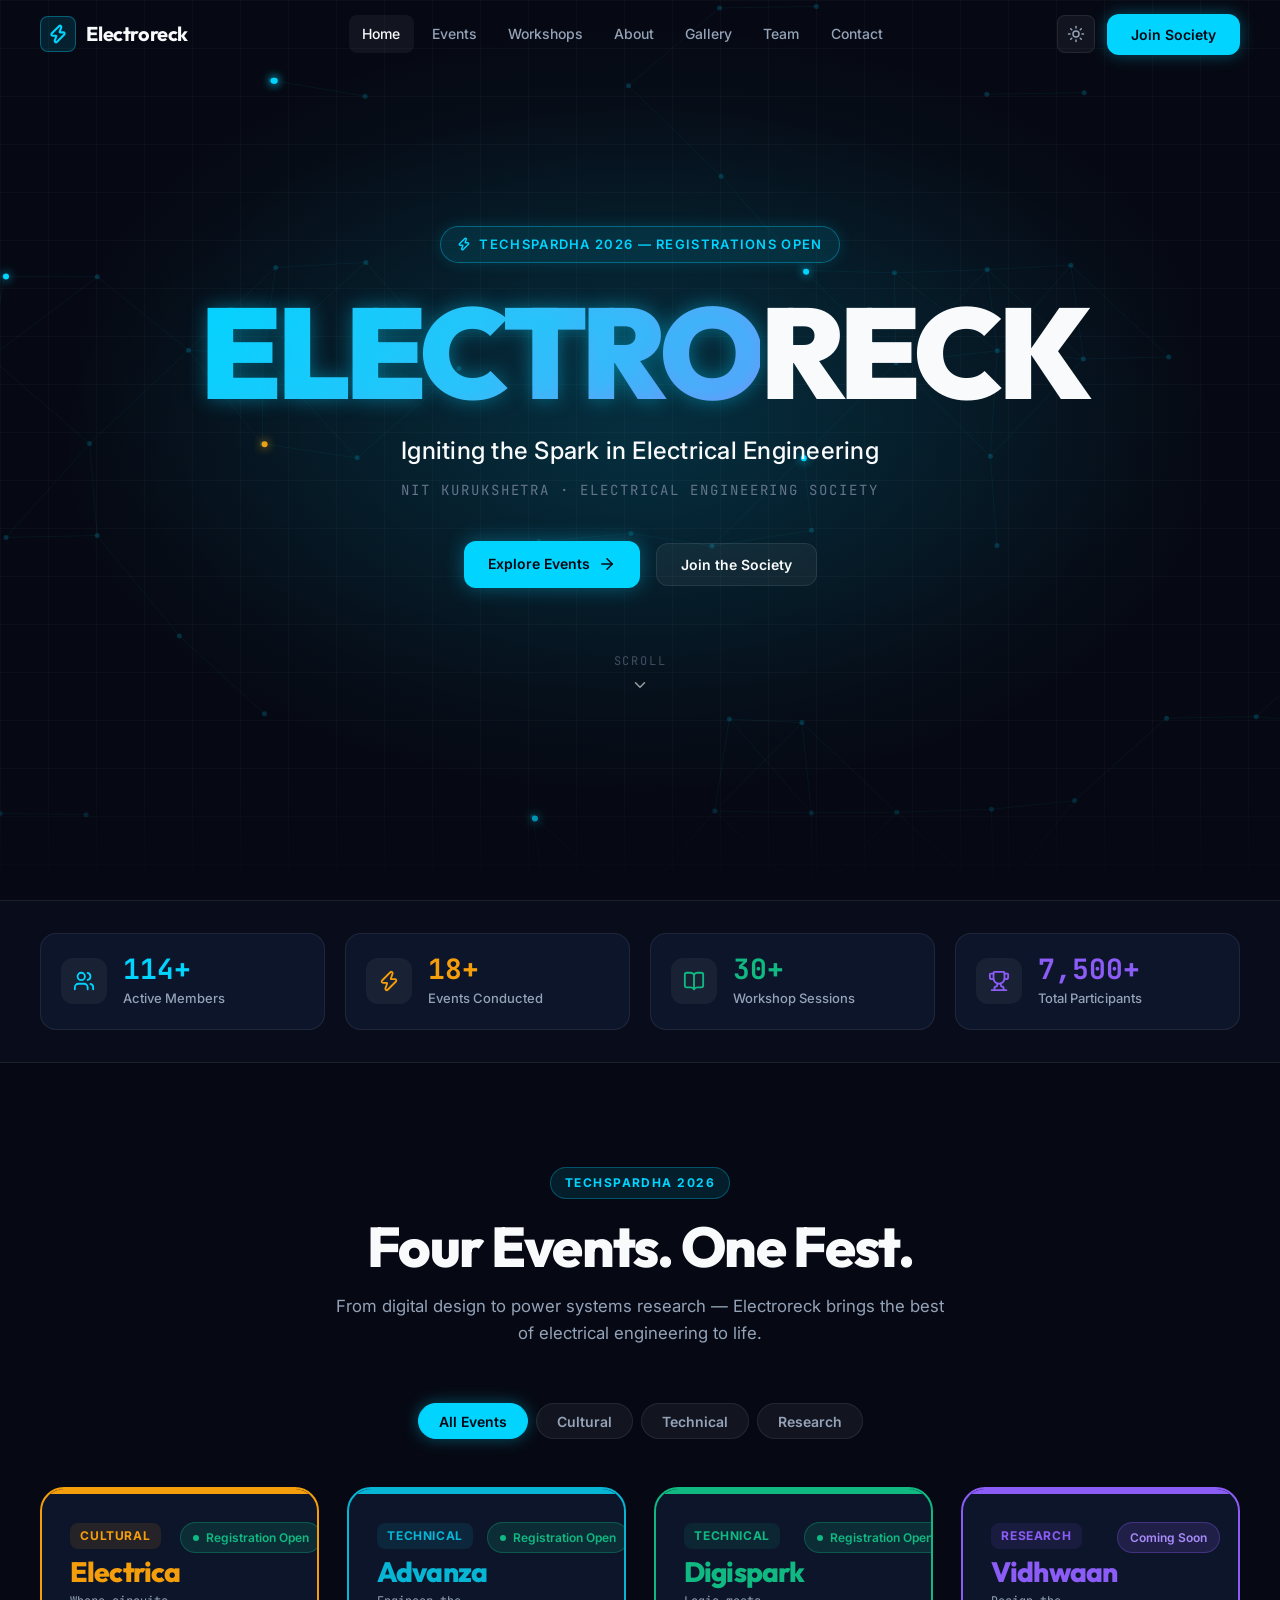
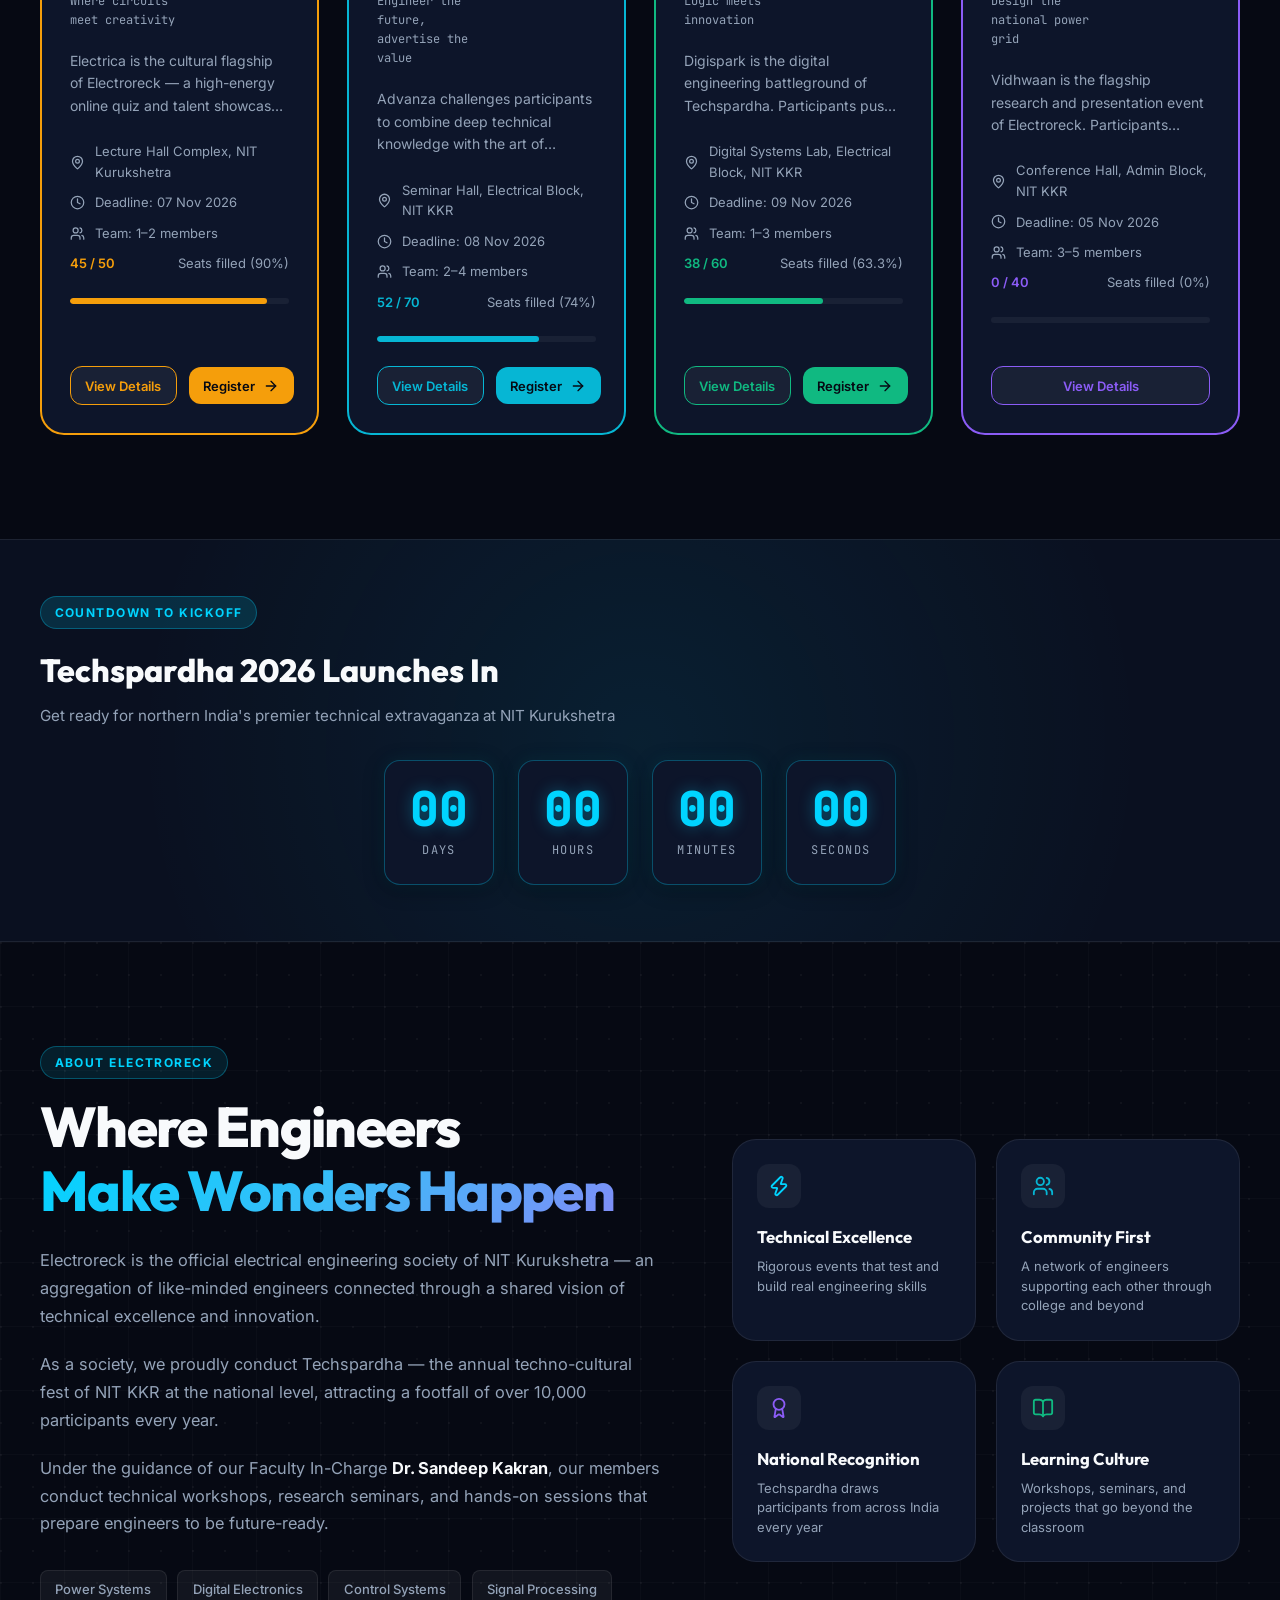
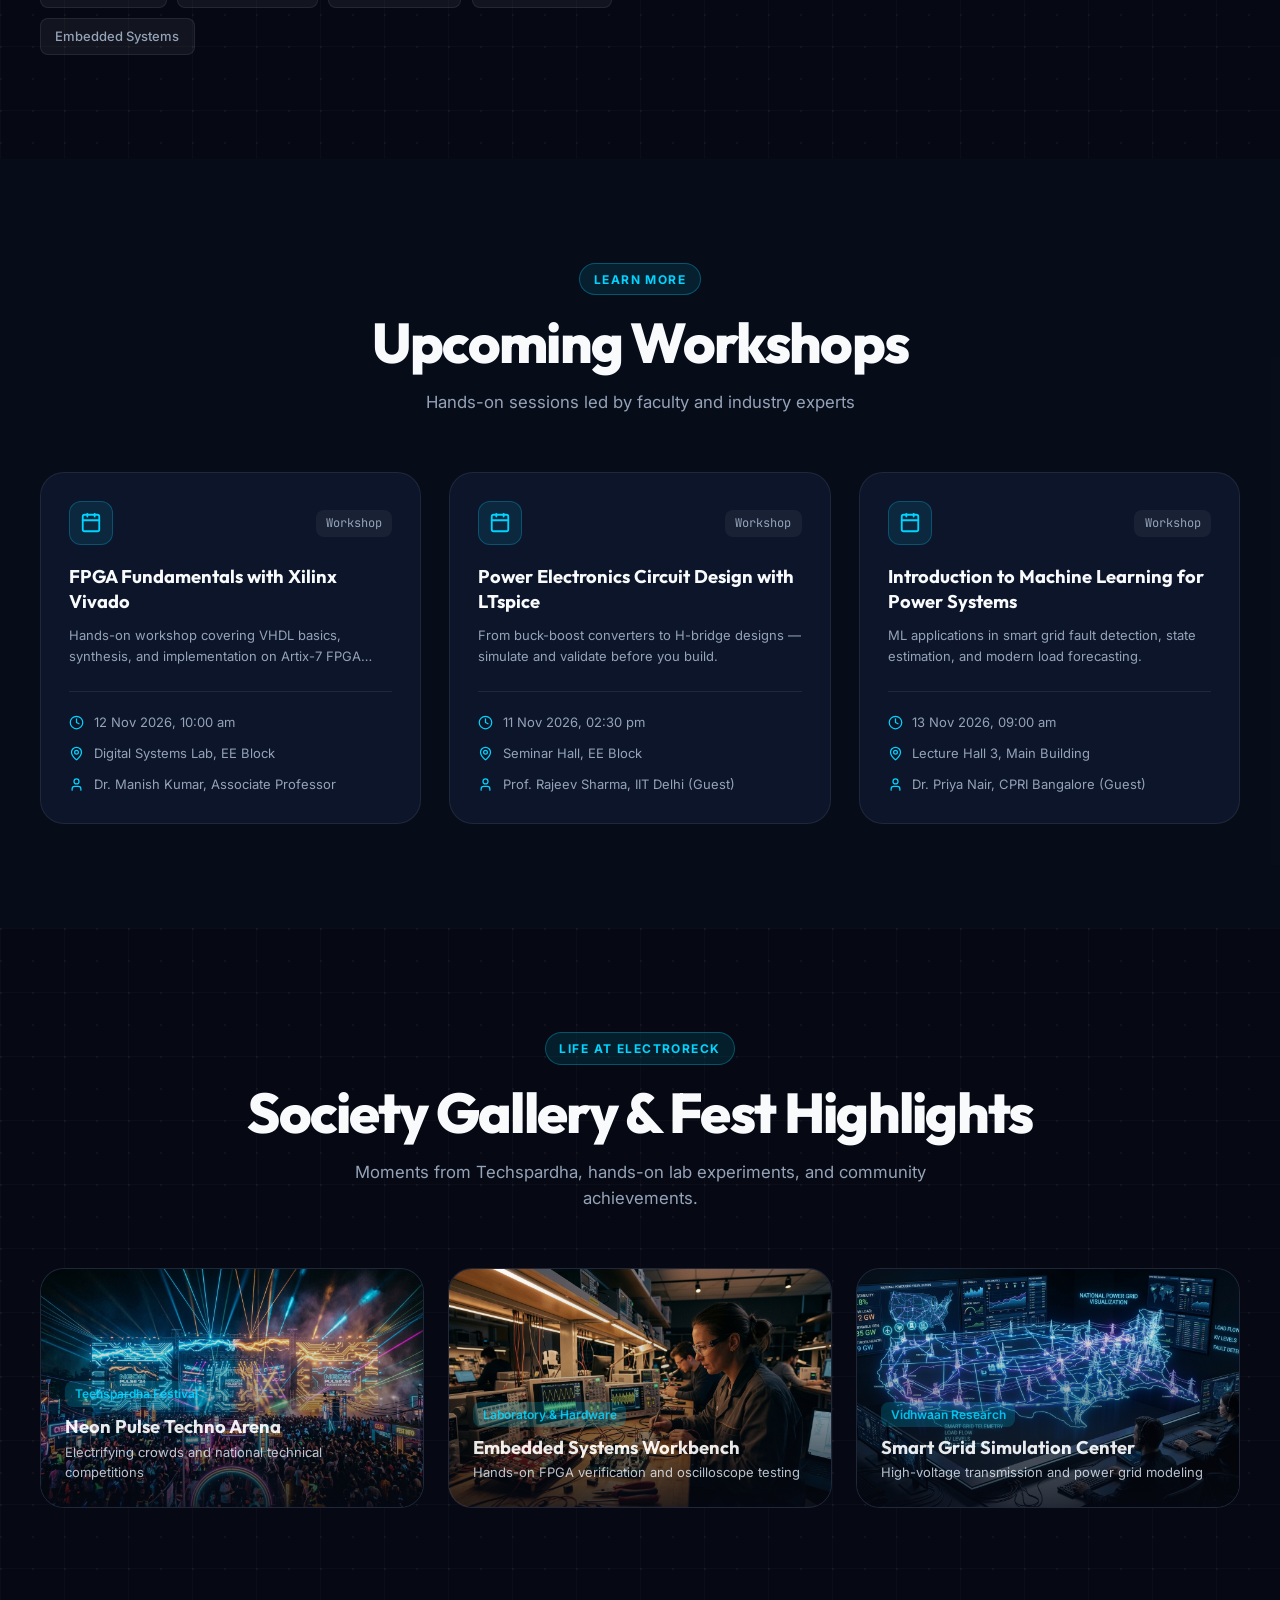
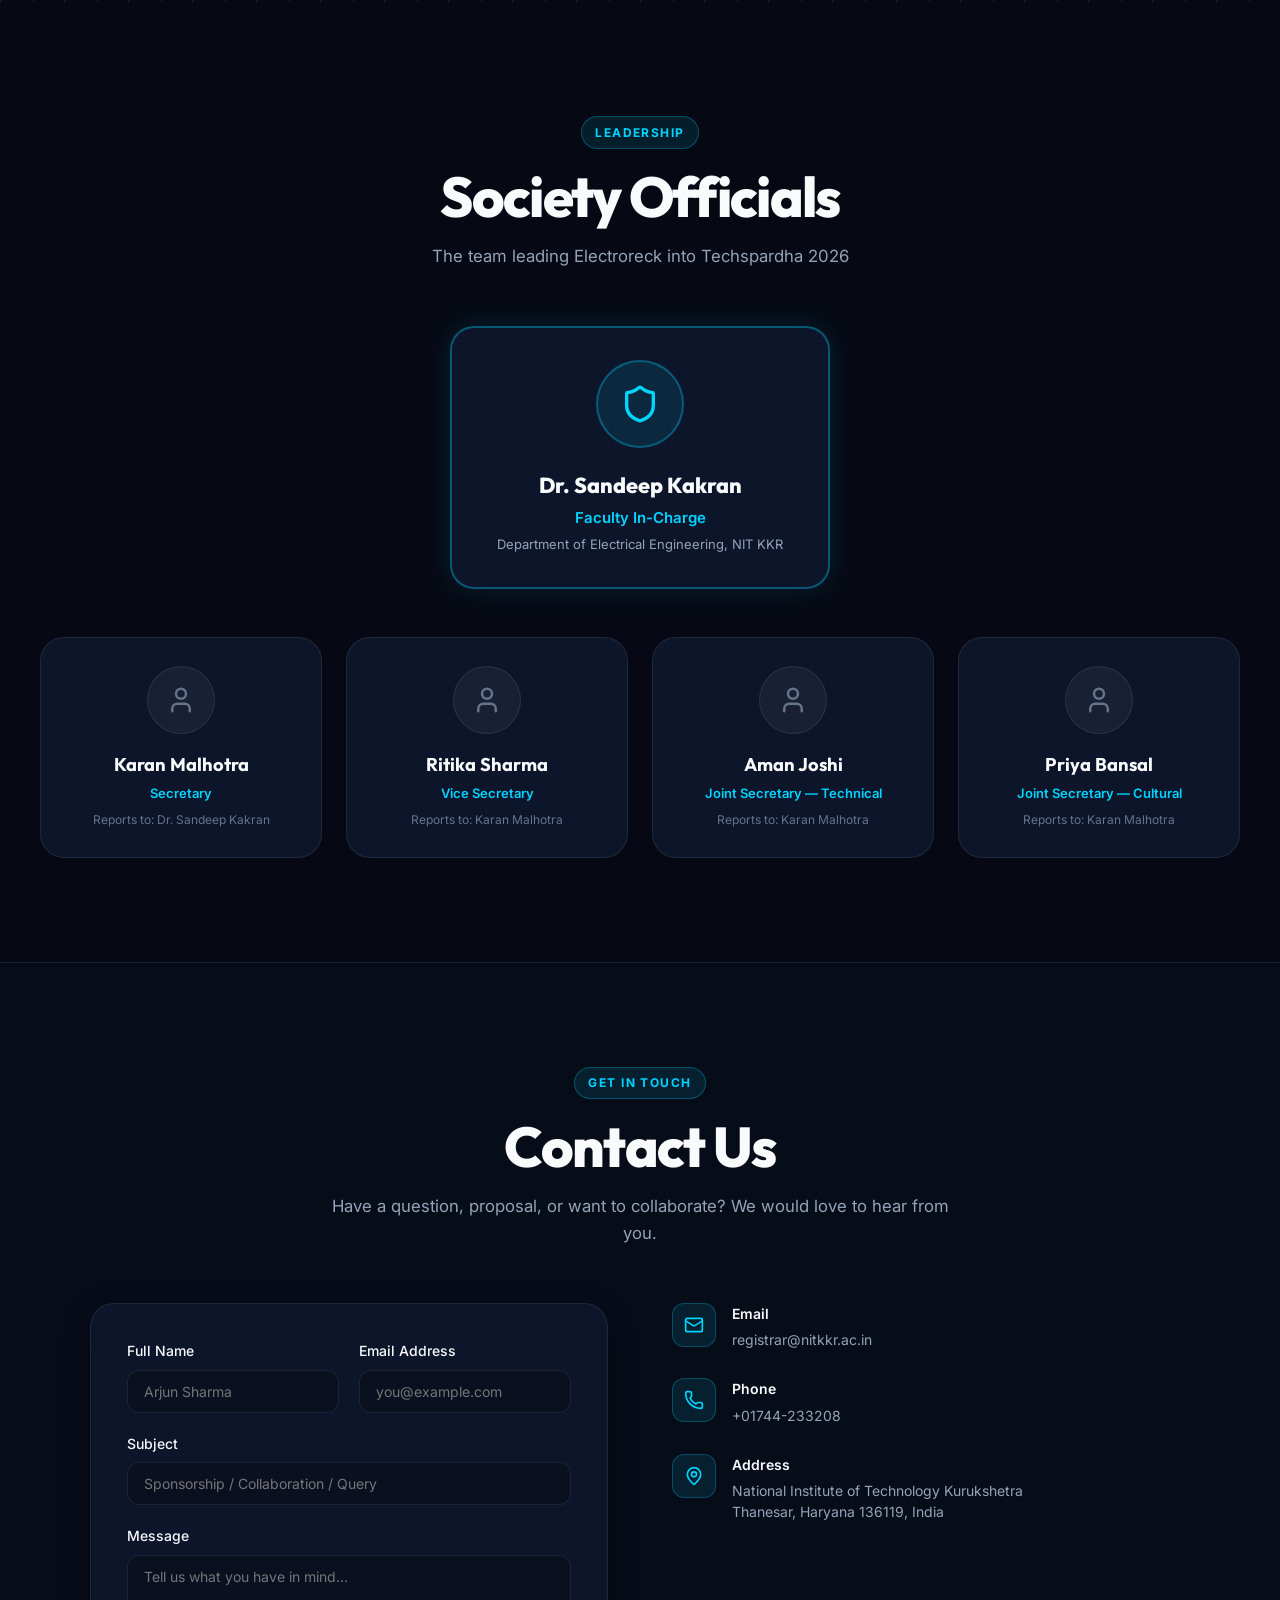
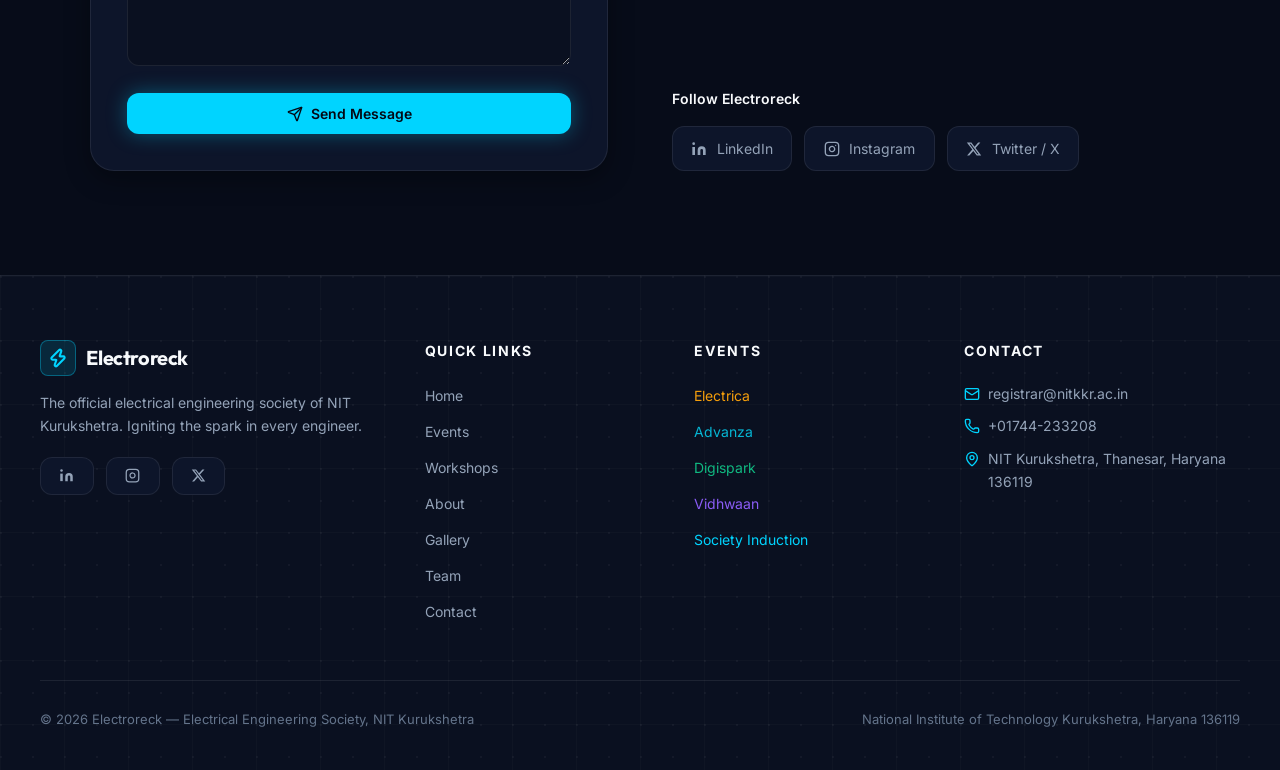
==== index.html @ 77a71278 "feat: complete responsive frontend for Electroreck website matching original design" ====
<!DOCTYPE html>
<html lang="en" data-theme="dark">
<head>
  <meta charset="UTF-8">
  <meta name="viewport" content="width=device-width, initial-scale=1.0">
  <title>Electroreck — Electrical Engineering Society, NIT KKR</title>
  <meta name="description" content="Electroreck is the official electrical engineering society of NIT Kurukshetra. Register for Techspardha events, workshops, and society induction.">
  <meta name="keywords" content="Electroreck, NIT Kurukshetra, Techspardha 2026, Electrical Engineering Society, Electrica, Advanza, Digispark, Vidhwaan">
  <meta property="og:title" content="Electroreck — Electrical Engineering Society, NIT KKR">
  <meta property="og:description" content="Official electrical engineering society of NIT Kurukshetra. Innovating, designing, and igniting the spark.">
  <meta property="og:type" content="website">
  <link rel="icon" href="data:image/svg+xml,<svg xmlns='http://www.w3.org/2000/svg' viewBox='0 0 24 24' fill='%2300d4ff'><path d='M15.914 4a1.5 1.5 0 00-2.474-1.561l-9 9A1.5 1.5 0 005.5 14h4.002a.5.5 0 01.471.666L8.086 20a1.5 1.5 0 002.475 1.56l9-9A1.5 1.5 0 0018.5 10h-3.997a.5.5 0 01-.472-.667z'/></svg>">
  <link rel="stylesheet" href="styles.css">
</head>
<body>

  <!-- ==================== NAVIGATION BAR ==================== -->
  <nav class="navbar" id="navbar">
    <div class="container nav-container">
      <a href="#" class="brand-link">
        <div class="brand-icon">
          <svg xmlns="http://www.w3.org/2000/svg" width="20" height="20" viewBox="0 0 24 24" fill="none" stroke="currentColor" stroke-width="2.5" stroke-linecap="round" stroke-linejoin="round">
            <path d="M15.914 4a1.5 1.5 0 00-2.474-1.561l-9 9A1.5 1.5 0 005.5 14h4.002a.5.5 0 01.471.666L8.086 20a1.5 1.5 0 002.475 1.56l9-9A1.5 1.5 0 0018.5 10h-3.997a.5.5 0 01-.472-.667z"></path>
          </svg>
        </div>
        <span class="text-foreground">Electroreck</span>
      </a>

      <!-- Desktop Links -->
      <div class="nav-links">
        <a href="#hero" class="nav-link active">Home</a>
        <a href="#events" class="nav-link">Events</a>
        <a href="#workshops" class="nav-link">Workshops</a>
        <a href="#about" class="nav-link">About</a>
        <a href="#gallery" class="nav-link">Gallery</a>
        <a href="#team" class="nav-link">Team</a>
        <a href="#contact" class="nav-link">Contact</a>
      </div>

      <!-- Actions: Theme Toggle & Join Society -->
      <div class="nav-actions">
        <button class="theme-toggle-btn" id="themeToggleBtn" aria-label="Toggle dark/light theme" title="Toggle Theme">
          <svg id="themeIconSun" xmlns="http://www.w3.org/2000/svg" width="18" height="18" viewBox="0 0 24 24" fill="none" stroke="currentColor" stroke-width="2" stroke-linecap="round" stroke-linejoin="round">
            <circle cx="12" cy="12" r="4"></circle>
            <path d="M12 2v2"></path>
            <path d="M12 20v2"></path>
            <path d="m4.93 4.93 1.41 1.41"></path>
            <path d="m17.66 17.66 1.41 1.41"></path>
            <path d="M2 12h2"></path>
            <path d="M20 12h2"></path>
            <path d="m6.34 17.66-1.41 1.41"></path>
            <path d="m19.07 4.93-1.41 1.41"></path>
          </svg>
          <svg id="themeIconMoon" style="display:none;" xmlns="http://www.w3.org/2000/svg" width="18" height="18" viewBox="0 0 24 24" fill="none" stroke="currentColor" stroke-width="2" stroke-linecap="round" stroke-linejoin="round">
            <path d="M12 3a6 6 0 0 0 9 9 9 9 0 1 1-9-9Z"></path>
          </svg>
        </button>

        <button class="btn btn-primary glow-primary-sm" id="navJoinBtn" onclick="openInductionModal()">
          Join Society
        </button>

        <!-- Mobile Menu Hamburger Button -->
        <button class="mobile-menu-btn" id="mobileMenuBtn" aria-label="Open mobile navigation">
          <svg xmlns="http://www.w3.org/2000/svg" width="20" height="20" viewBox="0 0 24 24" fill="none" stroke="currentColor" stroke-width="2" stroke-linecap="round" stroke-linejoin="round">
            <line x1="4" x2="20" y1="6" y2="6"></line>
            <line x1="4" x2="20" y1="12" y2="12"></line>
            <line x1="4" x2="20" y1="18" y2="18"></line>
          </svg>
        </button>
      </div>
    </div>
  </nav>

  <!-- Mobile Navigation Drawer -->
  <div class="mobile-nav-drawer" id="mobileNavDrawer">
    <a href="#hero" class="nav-link" onclick="closeMobileMenu()">Home</a>
    <a href="#events" class="nav-link" onclick="closeMobileMenu()">Events</a>
    <a href="#workshops" class="nav-link" onclick="closeMobileMenu()">Workshops</a>
    <a href="#about" class="nav-link" onclick="closeMobileMenu()">About</a>
    <a href="#gallery" class="nav-link" onclick="closeMobileMenu()">Gallery</a>
    <a href="#team" class="nav-link" onclick="closeMobileMenu()">Team</a>
    <a href="#contact" class="nav-link" onclick="closeMobileMenu()">Contact</a>
    <div style="padding-top: 0.75rem; border-top: 1px solid var(--border-color); margin-top: 0.5rem;">
      <button class="btn btn-primary" style="width: 100%;" onclick="openInductionModal(); closeMobileMenu();">
        Join Society
      </button>
    </div>
  </div>

  <!-- ==================== HERO SECTION ==================== -->
  <header class="hero-section circuit-bg-dense" id="hero">
    <canvas id="circuit-canvas"></canvas>
    <div class="hero-glow-aura"></div>

    <div class="container hero-content">
      <div class="hero-badge">
        <svg xmlns="http://www.w3.org/2000/svg" width="14" height="14" viewBox="0 0 24 24" fill="none" stroke="currentColor" stroke-width="2.5" stroke-linecap="round" stroke-linejoin="round">
          <path d="M15.914 4a1.5 1.5 0 00-2.474-1.561l-9 9A1.5 1.5 0 005.5 14h4.002a.5.5 0 01.471.666L8.086 20a1.5 1.5 0 002.475 1.56l9-9A1.5 1.5 0 0018.5 10h-3.997a.5.5 0 01-.472-.667z"></path>
        </svg>
        Techspardha 2026 — Registrations Open
      </div>

      <h1 class="hero-title">
        <span class="gradient-text text-glow">ELECTRO</span><span>RECK</span>
      </h1>

      <p class="hero-tagline">Igniting the Spark in Electrical Engineering</p>
      <p class="hero-subtag">NIT Kurukshetra · Electrical Engineering Society</p>

      <div class="hero-cta-group">
        <a href="#events" class="btn btn-primary">
          Explore Events
          <svg xmlns="http://www.w3.org/2000/svg" width="18" height="18" viewBox="0 0 24 24" fill="none" stroke="currentColor" stroke-width="2" stroke-linecap="round" stroke-linejoin="round">
            <path d="M5 12h14"></path>
            <path d="m12 5 7 7-7 7"></path>
          </svg>
        </a>
        <button class="btn btn-outline" onclick="openInductionModal()">
          Join the Society
        </button>
      </div>

      <a href="#events" class="hero-scroll-indicator" aria-label="Scroll down">
        <span>Scroll</span>
        <svg class="animate-bounce" xmlns="http://www.w3.org/2000/svg" width="18" height="18" viewBox="0 0 24 24" fill="none" stroke="currentColor" stroke-width="2" stroke-linecap="round" stroke-linejoin="round">
          <path d="m6 9 6 6 6-6"></path>
        </svg>
      </a>
    </div>

    <div class="hero-bottom-fade"></div>
  </header>

  <!-- ==================== STATS BAR ==================== -->
  <section class="stats-section" id="stats">
    <div class="container">
      <div class="stats-grid">
        <!-- Stat 1: Active Members -->
        <div class="stat-card">
          <div class="stat-icon-wrap" style="color: var(--primary);">
            <svg xmlns="http://www.w3.org/2000/svg" width="22" height="22" viewBox="0 0 24 24" fill="none" stroke="currentColor" stroke-width="2" stroke-linecap="round" stroke-linejoin="round">
              <path d="M16 21v-2a4 4 0 0 0-4-4H6a4 4 0 0 0-4 4v2"></path>
              <circle cx="9" cy="7" r="4"></circle>
              <path d="M22 21v-2a4 4 0 0 0-3-3.87"></path>
              <path d="M16 3.13a4 4 0 0 1 0 7.75"></path>
            </svg>
          </div>
          <div>
            <p class="stat-number tabular-nums" style="color: var(--primary);">
              <span class="counter-num" data-target="150">0</span>+
            </p>
            <p class="stat-label">Active Members</p>
          </div>
        </div>

        <!-- Stat 2: Events Conducted -->
        <div class="stat-card">
          <div class="stat-icon-wrap" style="color: var(--electrica);">
            <svg xmlns="http://www.w3.org/2000/svg" width="22" height="22" viewBox="0 0 24 24" fill="none" stroke="currentColor" stroke-width="2" stroke-linecap="round" stroke-linejoin="round">
              <path d="M15.914 4a1.5 1.5 0 00-2.474-1.561l-9 9A1.5 1.5 0 005.5 14h4.002a.5.5 0 01.471.666L8.086 20a1.5 1.5 0 002.475 1.56l9-9A1.5 1.5 0 0018.5 10h-3.997a.5.5 0 01-.472-.667z"></path>
            </svg>
          </div>
          <div>
            <p class="stat-number tabular-nums" style="color: var(--electrica);">
              <span class="counter-num" data-target="25">0</span>+
            </p>
            <p class="stat-label">Events Conducted</p>
          </div>
        </div>

        <!-- Stat 3: Workshop Sessions -->
        <div class="stat-card">
          <div class="stat-icon-wrap" style="color: var(--digispark);">
            <svg xmlns="http://www.w3.org/2000/svg" width="22" height="22" viewBox="0 0 24 24" fill="none" stroke="currentColor" stroke-width="2" stroke-linecap="round" stroke-linejoin="round">
              <path d="M12 5v16"></path>
              <path d="M20.001 19A2 2 0 0022 17V5a2 2 0 00-1.999-2L16 3.002A5 5 0 0012 5a5 5 0 00-4-2H4a2 2 0 00-2 2v12a2 2 0 001.999 2H8a5 5 0 014 2 5 5 0 014-2z"></path>
            </svg>
          </div>
          <div>
            <p class="stat-number tabular-nums" style="color: var(--digispark);">
              <span class="counter-num" data-target="40">0</span>+
            </p>
            <p class="stat-label">Workshop Sessions</p>
          </div>
        </div>

        <!-- Stat 4: Total Participants -->
        <div class="stat-card">
          <div class="stat-icon-wrap" style="color: var(--vidhwaan);">
            <svg xmlns="http://www.w3.org/2000/svg" width="22" height="22" viewBox="0 0 24 24" fill="none" stroke="currentColor" stroke-width="2" stroke-linecap="round" stroke-linejoin="round">
              <path d="M10 14.66V17a1 1 0 0 1-1 1 2 2 0 0 0-2 2v2"></path>
              <path d="M14 14.66V17a1 1 0 0 0 1 1 2 2 0 0 1 2 2v2"></path>
              <path d="M17.916 10H19.5A2.5 2.5 0 0 0 22 7.5V5a1 1 0 0 0-1-1h-3"></path>
              <path d="M4 22h16"></path>
              <path d="M6 9a6 6 0 0 0 12 0V3a1 1 0 0 0-1-1H7a1 1 0 0 0-1 1z"></path>
              <path d="M6.084 10H4.5A2.5 2.5 0 0 1 2 7.5V5a1 1 0 0 1 1-1h3"></path>
            </svg>
          </div>
          <div>
            <p class="stat-number tabular-nums" style="color: var(--vidhwaan);">
              <span class="counter-num" data-target="10000">0</span>+
            </p>
            <p class="stat-label">Total Participants</p>
          </div>
        </div>
      </div>
    </div>
  </section>

  <!-- ==================== EVENTS SECTION (#events) ==================== -->
  <section class="events-section" id="events">
    <div class="container">
      <div class="section-header">
        <span class="section-badge">Techspardha 2026</span>
        <h2 class="section-title">Four Events. One Fest.</h2>
        <p class="section-subtitle">
          From digital design to power systems research — Electroreck brings the best of electrical engineering to life.
        </p>
      </div>

      <!-- Category Filter Tabs -->
      <div class="events-filter-bar">
        <button class="filter-btn active" data-category="all" onclick="filterEvents('all')">All Events</button>
        <button class="filter-btn" data-category="cultural" onclick="filterEvents('cultural')">Cultural</button>
        <button class="filter-btn" data-category="technical" onclick="filterEvents('technical')">Technical</button>
        <button class="filter-btn" data-category="research" onclick="filterEvents('research')">Research</button>
      </div>

      <!-- Events Grid -->
      <div class="events-grid">

        <!-- EVENT 1: ELECTRICA -->
        <article class="event-card event-electrica" data-category="cultural" id="card-electrica">
          <div class="event-card-stripe bg-electrica"></div>
          <div class="event-card-body">
            <div class="event-header">
              <div>
                <span class="event-cat-badge bg-electrica-10">Cultural</span>
                <h3 class="event-title text-electrica">Electrica</h3>
                <p class="event-tagline">Where circuits meet creativity</p>
              </div>
              <span class="badge-status badge-open">
                <span class="pulse-dot" style="background-color: var(--digispark);"></span>
                Registration Open
              </span>
            </div>

            <p class="event-desc">
              Electrica is the cultural flagship of Electroreck — a high-energy online quiz and talent showcase that tests your electrical engineering knowledge while celebrating creativity. From rapid-fire circuit theory rounds to technical art challenges, Electrica is where left-brain precision meets right-brain expression.
            </p>

            <div class="event-meta-list">
              <div class="event-meta-item">
                <svg xmlns="http://www.w3.org/2000/svg" viewBox="0 0 24 24" fill="none" stroke="currentColor" stroke-width="2" stroke-linecap="round" stroke-linejoin="round"><path d="M20 10c0 4.993-5.539 10.193-7.399 11.799a1 1 0 0 1-1.202 0C9.539 20.193 4 14.993 4 10a8 8 0 0 1 16 0"></path><circle cx="12" cy="10" r="3"></circle></svg>
                <span>Lecture Hall Complex, NIT Kurukshetra</span>
              </div>
              <div class="event-meta-item">
                <svg xmlns="http://www.w3.org/2000/svg" viewBox="0 0 24 24" fill="none" stroke="currentColor" stroke-width="2" stroke-linecap="round" stroke-linejoin="round"><circle cx="12" cy="12" r="10"></circle><path d="M12 6v6l4 2"></path></svg>
                <span>Deadline: 07 Nov 2026</span>
              </div>
              <div class="event-meta-item">
                <svg xmlns="http://www.w3.org/2000/svg" viewBox="0 0 24 24" fill="none" stroke="currentColor" stroke-width="2" stroke-linecap="round" stroke-linejoin="round"><path d="M16 21v-2a4 4 0 0 0-4-4H6a4 4 0 0 0-4 4v2"></path><circle cx="9" cy="7" r="4"></circle><path d="M22 21v-2a4 4 0 0 0-3-3.87"></path><path d="M16 3.13a4 4 0 0 1 0 7.75"></path></svg>
                <span>Team: 1–2 members</span>
              </div>
              <div class="event-meta-item" style="justify-content: space-between;">
                <span style="color: var(--electrica); font-weight: 600;">45 / 50</span>
                <span>Seats filled (90%)</span>
              </div>
            </div>

            <div class="event-progress-wrap">
              <div class="event-progress-bar">
                <div class="event-progress-fill" style="width: 90%; background-color: var(--electrica);"></div>
              </div>
            </div>

            <div class="event-actions">
              <button class="btn btn-outline" style="border-color: var(--electrica); color: var(--electrica);" onclick="openEventDetails('electrica')">
                View Details
              </button>
              <button class="btn" style="background-color: var(--electrica); color: #060913;" onclick="openEventRegister('electrica')">
                Register
                <svg xmlns="http://www.w3.org/2000/svg" width="16" height="16" viewBox="0 0 24 24" fill="none" stroke="currentColor" stroke-width="2" stroke-linecap="round" stroke-linejoin="round"><path d="M5 12h14"></path><path d="m12 5 7 7-7 7"></path></svg>
              </button>
            </div>
          </div>
        </article>

        <!-- EVENT 2: ADVANZA -->
        <article class="event-card event-advanza" data-category="technical" id="card-advanza">
          <div class="event-card-stripe bg-advanza"></div>
          <div class="event-card-body">
            <div class="event-header">
              <div>
                <span class="event-cat-badge bg-advanza-10">Technical</span>
                <h3 class="event-title text-advanza">Advanza</h3>
                <p class="event-tagline">Engineer the future, advertise the value</p>
              </div>
              <span class="badge-status badge-open">
                <span class="pulse-dot" style="background-color: var(--digispark);"></span>
                Registration Open
              </span>
            </div>

            <p class="event-desc">
              Advanza challenges participants to combine deep technical knowledge with the art of communication. Teams tackle real-world circuit design and power systems problems, then present their solutions with clarity and impact. It's the intersection of engineering excellence and professional persuasion.
            </p>

            <div class="event-meta-list">
              <div class="event-meta-item">
                <svg xmlns="http://www.w3.org/2000/svg" viewBox="0 0 24 24" fill="none" stroke="currentColor" stroke-width="2" stroke-linecap="round" stroke-linejoin="round"><path d="M20 10c0 4.993-5.539 10.193-7.399 11.799a1 1 0 0 1-1.202 0C9.539 20.193 4 14.993 4 10a8 8 0 0 1 16 0"></path><circle cx="12" cy="10" r="3"></circle></svg>
                <span>Seminar Hall, Electrical Block, NIT KKR</span>
              </div>
              <div class="event-meta-item">
                <svg xmlns="http://www.w3.org/2000/svg" viewBox="0 0 24 24" fill="none" stroke="currentColor" stroke-width="2" stroke-linecap="round" stroke-linejoin="round"><circle cx="12" cy="12" r="10"></circle><path d="M12 6v6l4 2"></path></svg>
                <span>Deadline: 08 Nov 2026</span>
              </div>
              <div class="event-meta-item">
                <svg xmlns="http://www.w3.org/2000/svg" viewBox="0 0 24 24" fill="none" stroke="currentColor" stroke-width="2" stroke-linecap="round" stroke-linejoin="round"><path d="M16 21v-2a4 4 0 0 0-4-4H6a4 4 0 0 0-4 4v2"></path><circle cx="9" cy="7" r="4"></circle><path d="M22 21v-2a4 4 0 0 0-3-3.87"></path><path d="M16 3.13a4 4 0 0 1 0 7.75"></path></svg>
                <span>Team: 2–4 members</span>
              </div>
              <div class="event-meta-item" style="justify-content: space-between;">
                <span style="color: var(--advanza); font-weight: 600;">52 / 70</span>
                <span>Seats filled (74%)</span>
              </div>
            </div>

            <div class="event-progress-wrap">
              <div class="event-progress-bar">
                <div class="event-progress-fill" style="width: 74%; background-color: var(--advanza);"></div>
              </div>
            </div>

            <div class="event-actions">
              <button class="btn btn-outline" style="border-color: var(--advanza); color: var(--advanza);" onclick="openEventDetails('advanza')">
                View Details
              </button>
              <button class="btn" style="background-color: var(--advanza); color: #060913;" onclick="openEventRegister('advanza')">
                Register
                <svg xmlns="http://www.w3.org/2000/svg" width="16" height="16" viewBox="0 0 24 24" fill="none" stroke="currentColor" stroke-width="2" stroke-linecap="round" stroke-linejoin="round"><path d="M5 12h14"></path><path d="m12 5 7 7-7 7"></path></svg>
              </button>
            </div>
          </div>
        </article>

        <!-- EVENT 3: DIGISPARK -->
        <article class="event-card event-digispark" data-category="technical" id="card-digispark">
          <div class="event-card-stripe bg-digispark"></div>
          <div class="event-card-body">
            <div class="event-header">
              <div>
                <span class="event-cat-badge bg-digispark-10">Technical</span>
                <h3 class="event-title text-digispark">Digispark</h3>
                <p class="event-tagline">Logic meets innovation</p>
              </div>
              <span class="badge-status badge-open">
                <span class="pulse-dot" style="background-color: var(--digispark);"></span>
                Registration Open
              </span>
            </div>

            <p class="event-desc">
              Digispark is the digital engineering battleground of Techspardha. Participants push the boundaries of logic design, FPGA programming, microcontroller interfacing, and digital signal processing. From designing combinational circuits to implementing real-time DSP algorithms, Digispark is where digital innovation ignites.
            </p>

            <div class="event-meta-list">
              <div class="event-meta-item">
                <svg xmlns="http://www.w3.org/2000/svg" viewBox="0 0 24 24" fill="none" stroke="currentColor" stroke-width="2" stroke-linecap="round" stroke-linejoin="round"><path d="M20 10c0 4.993-5.539 10.193-7.399 11.799a1 1 0 0 1-1.202 0C9.539 20.193 4 14.993 4 10a8 8 0 0 1 16 0"></path><circle cx="12" cy="10" r="3"></circle></svg>
                <span>Digital Systems Lab, Electrical Block, NIT KKR</span>
              </div>
              <div class="event-meta-item">
                <svg xmlns="http://www.w3.org/2000/svg" viewBox="0 0 24 24" fill="none" stroke="currentColor" stroke-width="2" stroke-linecap="round" stroke-linejoin="round"><circle cx="12" cy="12" r="10"></circle><path d="M12 6v6l4 2"></path></svg>
                <span>Deadline: 09 Nov 2026</span>
              </div>
              <div class="event-meta-item">
                <svg xmlns="http://www.w3.org/2000/svg" viewBox="0 0 24 24" fill="none" stroke="currentColor" stroke-width="2" stroke-linecap="round" stroke-linejoin="round"><path d="M16 21v-2a4 4 0 0 0-4-4H6a4 4 0 0 0-4 4v2"></path><circle cx="9" cy="7" r="4"></circle><path d="M22 21v-2a4 4 0 0 0-3-3.87"></path><path d="M16 3.13a4 4 0 0 1 0 7.75"></path></svg>
                <span>Team: 1–3 members</span>
              </div>
              <div class="event-meta-item" style="justify-content: space-between;">
                <span style="color: var(--digispark); font-weight: 600;">38 / 60</span>
                <span>Seats filled (63.3%)</span>
              </div>
            </div>

            <div class="event-progress-wrap">
              <div class="event-progress-bar">
                <div class="event-progress-fill" style="width: 63.3%; background-color: var(--digispark);"></div>
              </div>
            </div>

            <div class="event-actions">
              <button class="btn btn-outline" style="border-color: var(--digispark); color: var(--digispark);" onclick="openEventDetails('digispark')">
                View Details
              </button>
              <button class="btn" style="background-color: var(--digispark); color: #060913;" onclick="openEventRegister('digispark')">
                Register
                <svg xmlns="http://www.w3.org/2000/svg" width="16" height="16" viewBox="0 0 24 24" fill="none" stroke="currentColor" stroke-width="2" stroke-linecap="round" stroke-linejoin="round"><path d="M5 12h14"></path><path d="m12 5 7 7-7 7"></path></svg>
              </button>
            </div>
          </div>
        </article>

        <!-- EVENT 4: VIDHWAAN -->
        <article class="event-card event-vidhwaan" data-category="research" id="card-vidhwaan">
          <div class="event-card-stripe bg-vidhwaan"></div>
          <div class="event-card-body">
            <div class="event-header">
              <div>
                <span class="event-cat-badge bg-vidhwaan-10">Research</span>
                <h3 class="event-title text-vidhwaan">Vidhwaan</h3>
                <p class="event-tagline">Design the national power grid</p>
              </div>
              <span class="badge-status badge-coming-soon">
                Coming Soon
              </span>
            </div>

            <p class="event-desc">
              Vidhwaan is the flagship research and presentation event of Electroreck. Participants design a complete National Power System — covering generation, transmission, and distribution. This is not a classroom exercise; it is a rigorous engineering challenge judged by industry professionals and faculty.
            </p>

            <div class="event-meta-list">
              <div class="event-meta-item">
                <svg xmlns="http://www.w3.org/2000/svg" viewBox="0 0 24 24" fill="none" stroke="currentColor" stroke-width="2" stroke-linecap="round" stroke-linejoin="round"><path d="M20 10c0 4.993-5.539 10.193-7.399 11.799a1 1 0 0 1-1.202 0C9.539 20.193 4 14.993 4 10a8 8 0 0 1 16 0"></path><circle cx="12" cy="10" r="3"></circle></svg>
                <span>Conference Hall, Admin Block, NIT KKR</span>
              </div>
              <div class="event-meta-item">
                <svg xmlns="http://www.w3.org/2000/svg" viewBox="0 0 24 24" fill="none" stroke="currentColor" stroke-width="2" stroke-linecap="round" stroke-linejoin="round"><circle cx="12" cy="12" r="10"></circle><path d="M12 6v6l4 2"></path></svg>
                <span>Deadline: 05 Nov 2026</span>
              </div>
              <div class="event-meta-item">
                <svg xmlns="http://www.w3.org/2000/svg" viewBox="0 0 24 24" fill="none" stroke="currentColor" stroke-width="2" stroke-linecap="round" stroke-linejoin="round"><path d="M16 21v-2a4 4 0 0 0-4-4H6a4 4 0 0 0-4 4v2"></path><circle cx="9" cy="7" r="4"></circle><path d="M22 21v-2a4 4 0 0 0-3-3.87"></path><path d="M16 3.13a4 4 0 0 1 0 7.75"></path></svg>
                <span>Team: 3–5 members</span>
              </div>
              <div class="event-meta-item" style="justify-content: space-between;">
                <span style="color: var(--vidhwaan); font-weight: 600;">0 / 40</span>
                <span>Seats filled (0%)</span>
              </div>
            </div>

            <div class="event-progress-wrap">
              <div class="event-progress-bar">
                <div class="event-progress-fill" style="width: 0%; background-color: var(--vidhwaan);"></div>
              </div>
            </div>

            <div class="event-actions">
              <button class="btn btn-outline" style="border-color: var(--vidhwaan); color: var(--vidhwaan); width: 100%;" onclick="openEventDetails('vidhwaan')">
                View Details
              </button>
            </div>
          </div>
        </article>

      </div>
    </div>
  </section>

  <!-- ==================== COUNTDOWN TIMER SECTION ==================== -->
  <section class="countdown-section" id="countdown">
    <div class="container text-center">
      <div style="margin-bottom: 2rem;">
        <span class="section-badge" style="background: rgba(var(--primary-rgb), 0.15);">Countdown to Kickoff</span>
        <h3 class="font-display" style="font-size: 2rem; font-weight: 800; color: var(--text-main); margin-bottom: 0.5rem;">
          Techspardha 2026 Launches In
        </h3>
        <p style="color: var(--text-muted); font-size: 0.95rem;">
          Get ready for northern India's premier technical extravaganza at NIT Kurukshetra
        </p>
      </div>

      <div class="countdown-box-wrap" id="countdownBox">
        <div class="countdown-unit-card">
          <span class="countdown-digit" id="cdDays">00</span>
          <span class="countdown-label">Days</span>
        </div>
        <div class="countdown-unit-card">
          <span class="countdown-digit" id="cdHours">00</span>
          <span class="countdown-label">Hours</span>
        </div>
        <div class="countdown-unit-card">
          <span class="countdown-digit" id="cdMinutes">00</span>
          <span class="countdown-label">Minutes</span>
        </div>
        <div class="countdown-unit-card">
          <span class="countdown-digit" id="cdSeconds">00</span>
          <span class="countdown-label">Seconds</span>
        </div>
      </div>
    </div>
  </section>

  <!-- ==================== ABOUT SECTION (#about) ==================== -->
  <section class="about-section circuit-bg" id="about">
    <div class="container">
      <div class="about-grid">
        <div class="about-text">
          <span class="section-badge">About Electroreck</span>
          <h2 class="section-title" style="text-align: left; margin-bottom: 1.5rem;">
            Where Engineers<br>
            <span class="gradient-text">Make Wonders Happen</span>
          </h2>

          <p>
            Electroreck is the official electrical engineering society of NIT Kurukshetra — an aggregation of like-minded engineers connected through a shared vision of technical excellence and innovation.
          </p>
          <p>
            As a society, we proudly conduct Techspardha — the annual techno-cultural fest of NIT KKR at the national level, attracting a footfall of over 10,000 participants every year.
          </p>
          <p>
            Under the guidance of our Faculty In-Charge <strong style="color: var(--text-main);">Dr. Sandeep Kakran</strong>, our members conduct technical workshops, research seminars, and hands-on sessions that prepare engineers to be future-ready.
          </p>

          <div class="about-tags">
            <span class="about-tag">Power Systems</span>
            <span class="about-tag">Digital Electronics</span>
            <span class="about-tag">Control Systems</span>
            <span class="about-tag">Signal Processing</span>
            <span class="about-tag">Embedded Systems</span>
          </div>
        </div>

        <div class="about-features-grid">
          <!-- Feature 1 -->
          <div class="about-feature-card">
            <div class="about-feature-icon" style="color: var(--primary);">
              <svg xmlns="http://www.w3.org/2000/svg" width="22" height="22" viewBox="0 0 24 24" fill="none" stroke="currentColor" stroke-width="2" stroke-linecap="round" stroke-linejoin="round">
                <path d="M15.914 4a1.5 1.5 0 00-2.474-1.561l-9 9A1.5 1.5 0 005.5 14h4.002a.5.5 0 01.471.666L8.086 20a1.5 1.5 0 002.475 1.56l9-9A1.5 1.5 0 0018.5 10h-3.997a.5.5 0 01-.472-.667z"></path>
              </svg>
            </div>
            <h3 class="about-feature-title">Technical Excellence</h3>
            <p class="about-feature-desc">Rigorous events that test and build real engineering skills</p>
          </div>

          <!-- Feature 2 -->
          <div class="about-feature-card">
            <div class="about-feature-icon" style="color: var(--advanza);">
              <svg xmlns="http://www.w3.org/2000/svg" width="22" height="22" viewBox="0 0 24 24" fill="none" stroke="currentColor" stroke-width="2" stroke-linecap="round" stroke-linejoin="round">
                <path d="M16 21v-2a4 4 0 0 0-4-4H6a4 4 0 0 0-4 4v2"></path>
                <circle cx="9" cy="7" r="4"></circle>
                <path d="M22 21v-2a4 4 0 0 0-3-3.87"></path>
                <path d="M16 3.13a4 4 0 0 1 0 7.75"></path>
              </svg>
            </div>
            <h3 class="about-feature-title">Community First</h3>
            <p class="about-feature-desc">A network of engineers supporting each other through college and beyond</p>
          </div>

          <!-- Feature 3 -->
          <div class="about-feature-card">
            <div class="about-feature-icon" style="color: var(--vidhwaan);">
              <svg xmlns="http://www.w3.org/2000/svg" width="22" height="22" viewBox="0 0 24 24" fill="none" stroke="currentColor" stroke-width="2" stroke-linecap="round" stroke-linejoin="round">
                <circle cx="12" cy="8" r="6"></circle>
                <path d="m15.477 12.89 1.515 8.526a.5.5 0 0 1-.81.47l-3.58-2.687a1 1 0 0 0-1.197 0l-3.586 2.686a.5.5 0 0 1-.81-.469l1.514-8.526"></path>
              </svg>
            </div>
            <h3 class="about-feature-title">National Recognition</h3>
            <p class="about-feature-desc">Techspardha draws participants from across India every year</p>
          </div>

          <!-- Feature 4 -->
          <div class="about-feature-card">
            <div class="about-feature-icon" style="color: var(--digispark);">
              <svg xmlns="http://www.w3.org/2000/svg" width="22" height="22" viewBox="0 0 24 24" fill="none" stroke="currentColor" stroke-width="2" stroke-linecap="round" stroke-linejoin="round">
                <path d="M12 5v16"></path>
                <path d="M20.001 19A2 2 0 0022 17V5a2 2 0 00-1.999-2L16 3.002A5 5 0 0012 5a5 5 0 00-4-2H4a2 2 0 00-2 2v12a2 2 0 001.999 2H8a5 5 0 014 2 5 5 0 014-2z"></path>
              </svg>
            </div>
            <h3 class="about-feature-title">Learning Culture</h3>
            <p class="about-feature-desc">Workshops, seminars, and projects that go beyond the classroom</p>
          </div>
        </div>
      </div>
    </div>
  </section>

  <!-- ==================== WORKSHOPS SECTION (#workshops) ==================== -->
  <section class="workshops-section" id="workshops">
    <div class="container">
      <div class="section-header">
        <span class="section-badge">Learn More</span>
        <h2 class="section-title">Upcoming Workshops</h2>
        <p class="section-subtitle">
          Hands-on sessions led by faculty and industry experts
        </p>
      </div>

      <div class="workshops-grid">
        <!-- Workshop 1 -->
        <div class="workshop-card">
          <div class="workshop-top">
            <div class="workshop-icon-wrap">
              <svg xmlns="http://www.w3.org/2000/svg" width="22" height="22" viewBox="0 0 24 24" fill="none" stroke="currentColor" stroke-width="2" stroke-linecap="round" stroke-linejoin="round">
                <path d="M8 2v3"></path>
                <path d="M16 2v3"></path>
                <rect x="3" y="3" width="18" height="18" rx="2"></rect>
                <path d="M3 9h18"></path>
              </svg>
            </div>
            <span class="workshop-badge">Workshop</span>
          </div>

          <h3 class="workshop-title">FPGA Fundamentals with Xilinx Vivado</h3>
          <p class="workshop-desc">
            Hands-on workshop covering VHDL basics, synthesis, and implementation on Artix-7 FPGA boards.
          </p>

          <div class="workshop-info-list">
            <div class="workshop-info-item">
              <svg xmlns="http://www.w3.org/2000/svg" viewBox="0 0 24 24" fill="none" stroke="currentColor" stroke-width="2" stroke-linecap="round" stroke-linejoin="round"><circle cx="12" cy="12" r="10"></circle><path d="M12 6v6l4 2"></path></svg>
              <span>12 Nov 2026, 10:00 am</span>
            </div>
            <div class="workshop-info-item">
              <svg xmlns="http://www.w3.org/2000/svg" viewBox="0 0 24 24" fill="none" stroke="currentColor" stroke-width="2" stroke-linecap="round" stroke-linejoin="round"><path d="M20 10c0 4.993-5.539 10.193-7.399 11.799a1 1 0 0 1-1.202 0C9.539 20.193 4 14.993 4 10a8 8 0 0 1 16 0"></path><circle cx="12" cy="10" r="3"></circle></svg>
              <span>Digital Systems Lab, EE Block</span>
            </div>
            <div class="workshop-info-item">
              <svg xmlns="http://www.w3.org/2000/svg" viewBox="0 0 24 24" fill="none" stroke="currentColor" stroke-width="2" stroke-linecap="round" stroke-linejoin="round"><path d="M19 21v-2a4 4 0 0 0-4-4H9a4 4 0 0 0-4 4v2"></path><circle cx="12" cy="7" r="4"></circle></svg>
              <span>Dr. Manish Kumar, Associate Professor</span>
            </div>
          </div>
        </div>

        <!-- Workshop 2 -->
        <div class="workshop-card">
          <div class="workshop-top">
            <div class="workshop-icon-wrap">
              <svg xmlns="http://www.w3.org/2000/svg" width="22" height="22" viewBox="0 0 24 24" fill="none" stroke="currentColor" stroke-width="2" stroke-linecap="round" stroke-linejoin="round">
                <path d="M8 2v3"></path>
                <path d="M16 2v3"></path>
                <rect x="3" y="3" width="18" height="18" rx="2"></rect>
                <path d="M3 9h18"></path>
              </svg>
            </div>
            <span class="workshop-badge">Workshop</span>
          </div>

          <h3 class="workshop-title">Power Electronics Circuit Design with LTspice</h3>
          <p class="workshop-desc">
            From buck-boost converters to H-bridge designs — simulate and validate before you build.
          </p>

          <div class="workshop-info-list">
            <div class="workshop-info-item">
              <svg xmlns="http://www.w3.org/2000/svg" viewBox="0 0 24 24" fill="none" stroke="currentColor" stroke-width="2" stroke-linecap="round" stroke-linejoin="round"><circle cx="12" cy="12" r="10"></circle><path d="M12 6v6l4 2"></path></svg>
              <span>11 Nov 2026, 02:30 pm</span>
            </div>
            <div class="workshop-info-item">
              <svg xmlns="http://www.w3.org/2000/svg" viewBox="0 0 24 24" fill="none" stroke="currentColor" stroke-width="2" stroke-linecap="round" stroke-linejoin="round"><path d="M20 10c0 4.993-5.539 10.193-7.399 11.799a1 1 0 0 1-1.202 0C9.539 20.193 4 14.993 4 10a8 8 0 0 1 16 0"></path><circle cx="12" cy="10" r="3"></circle></svg>
              <span>Seminar Hall, EE Block</span>
            </div>
            <div class="workshop-info-item">
              <svg xmlns="http://www.w3.org/2000/svg" viewBox="0 0 24 24" fill="none" stroke="currentColor" stroke-width="2" stroke-linecap="round" stroke-linejoin="round"><path d="M19 21v-2a4 4 0 0 0-4-4H9a4 4 0 0 0-4 4v2"></path><circle cx="12" cy="7" r="4"></circle></svg>
              <span>Prof. Rajeev Sharma, IIT Delhi (Guest)</span>
            </div>
          </div>
        </div>

        <!-- Workshop 3 -->
        <div class="workshop-card">
          <div class="workshop-top">
            <div class="workshop-icon-wrap">
              <svg xmlns="http://www.w3.org/2000/svg" width="22" height="22" viewBox="0 0 24 24" fill="none" stroke="currentColor" stroke-width="2" stroke-linecap="round" stroke-linejoin="round">
                <path d="M8 2v3"></path>
                <path d="M16 2v3"></path>
                <rect x="3" y="3" width="18" height="18" rx="2"></rect>
                <path d="M3 9h18"></path>
              </svg>
            </div>
            <span class="workshop-badge">Workshop</span>
          </div>

          <h3 class="workshop-title">Introduction to Machine Learning for Power Systems</h3>
          <p class="workshop-desc">
            ML applications in smart grid fault detection, state estimation, and modern load forecasting.
          </p>

          <div class="workshop-info-list">
            <div class="workshop-info-item">
              <svg xmlns="http://www.w3.org/2000/svg" viewBox="0 0 24 24" fill="none" stroke="currentColor" stroke-width="2" stroke-linecap="round" stroke-linejoin="round"><circle cx="12" cy="12" r="10"></circle><path d="M12 6v6l4 2"></path></svg>
              <span>13 Nov 2026, 09:00 am</span>
            </div>
            <div class="workshop-info-item">
              <svg xmlns="http://www.w3.org/2000/svg" viewBox="0 0 24 24" fill="none" stroke="currentColor" stroke-width="2" stroke-linecap="round" stroke-linejoin="round"><path d="M20 10c0 4.993-5.539 10.193-7.399 11.799a1 1 0 0 1-1.202 0C9.539 20.193 4 14.993 4 10a8 8 0 0 1 16 0"></path><circle cx="12" cy="10" r="3"></circle></svg>
              <span>Lecture Hall 3, Main Building</span>
            </div>
            <div class="workshop-info-item">
              <svg xmlns="http://www.w3.org/2000/svg" viewBox="0 0 24 24" fill="none" stroke="currentColor" stroke-width="2" stroke-linecap="round" stroke-linejoin="round"><path d="M19 21v-2a4 4 0 0 0-4-4H9a4 4 0 0 0-4 4v2"></path><circle cx="12" cy="7" r="4"></circle></svg>
              <span>Dr. Priya Nair, CPRI Bangalore (Guest)</span>
            </div>
          </div>
        </div>
      </div>
    </div>
  </section>

  <!-- ==================== GALLERY SECTION (#gallery) ==================== -->
  <section class="gallery-section circuit-bg" id="gallery">
    <div class="container">
      <div class="section-header">
        <span class="section-badge">Life At Electroreck</span>
        <h2 class="section-title">Society Gallery & Fest Highlights</h2>
        <p class="section-subtitle">
          Moments from Techspardha, hands-on lab experiments, and community achievements.
        </p>
      </div>

      <div class="gallery-grid">
        <div class="gallery-card" onclick="openLightbox('assets/fest-hero.jpg', 'Techspardha Arena — Annual Techno-Cultural Festival')">
          <img src="assets/fest-hero.jpg" alt="Techspardha Fest Arena" class="gallery-img" loading="lazy">
          <div class="gallery-overlay">
            <span class="gallery-badge">Techspardha Festival</span>
            <h4 class="gallery-title">Neon Pulse Techno Arena</h4>
            <p class="gallery-subtitle">Electrifying crowds and national technical competitions</p>
          </div>
        </div>

        <div class="gallery-card" onclick="openLightbox('assets/circuit-lab.jpg', 'Digital Systems & Embedded Hardware Testing Workbench')">
          <img src="assets/circuit-lab.jpg" alt="Circuit Lab Testing Workbench" class="gallery-img" loading="lazy">
          <div class="gallery-overlay">
            <span class="gallery-badge">Laboratory & Hardware</span>
            <h4 class="gallery-title">Embedded Systems Workbench</h4>
            <p class="gallery-subtitle">Hands-on FPGA verification and oscilloscope testing</p>
          </div>
        </div>

        <div class="gallery-card" onclick="openLightbox('assets/smart-grid.jpg', 'Vidhwaan Grid Telemetry & Smart Energy Simulation Center')">
          <img src="assets/smart-grid.jpg" alt="National Power Grid Telemetry" class="gallery-img" loading="lazy">
          <div class="gallery-overlay">
            <span class="gallery-badge">Vidhwaan Research</span>
            <h4 class="gallery-title">Smart Grid Simulation Center</h4>
            <p class="gallery-subtitle">High-voltage transmission and power grid modeling</p>
          </div>
        </div>
      </div>
    </div>
  </section>

  <!-- ==================== OFFICIALS / LEADERSHIP SECTION (#team) ==================== -->
  <section class="team-section" id="team">
    <div class="container">
      <div class="section-header">
        <span class="section-badge">Leadership</span>
        <h2 class="section-title">Society Officials</h2>
        <p class="section-subtitle">The team leading Electroreck into Techspardha 2026</p>
      </div>

      <!-- Top: Faculty In-Charge -->
      <div class="team-faculty-wrap">
        <div class="faculty-card">
          <div class="faculty-avatar">
            <svg xmlns="http://www.w3.org/2000/svg" width="40" height="40" viewBox="0 0 24 24" fill="none" stroke="currentColor" stroke-width="2" stroke-linecap="round" stroke-linejoin="round">
              <path d="M20 13c0 5-3.5 7.5-7.66 8.95a1 1 0 0 1-.67-.01C7.5 20.5 4 18 4 13V6a1 1 0 0 1 1-1c2 0 4.5-1.2 6.24-2.72a1.17 1.17 0 0 1 1.52 0C14.51 3.81 17 5 19 5a1 1 0 0 1 1 1z"></path>
            </svg>
          </div>
          <h3 class="faculty-name">Dr. Sandeep Kakran</h3>
          <p class="faculty-role">Faculty In-Charge</p>
          <p class="faculty-dept">Department of Electrical Engineering, NIT KKR</p>
        </div>
      </div>

      <!-- Grid of Student Coordinators -->
      <div class="officials-grid">
        <!-- 1. Karan Malhotra -->
        <div class="official-card">
          <div class="official-avatar">
            <svg xmlns="http://www.w3.org/2000/svg" width="30" height="30" viewBox="0 0 24 24" fill="none" stroke="currentColor" stroke-width="2" stroke-linecap="round" stroke-linejoin="round"><path d="M19 21v-2a4 4 0 0 0-4-4H9a4 4 0 0 0-4 4v2"></path><circle cx="12" cy="7" r="4"></circle></svg>
          </div>
          <h4 class="official-name">Karan Malhotra</h4>
          <p class="official-role">Secretary</p>
          <p class="official-reports">Reports to: Dr. Sandeep Kakran</p>
        </div>

        <!-- 2. Ritika Sharma -->
        <div class="official-card">
          <div class="official-avatar">
            <svg xmlns="http://www.w3.org/2000/svg" width="30" height="30" viewBox="0 0 24 24" fill="none" stroke="currentColor" stroke-width="2" stroke-linecap="round" stroke-linejoin="round"><path d="M19 21v-2a4 4 0 0 0-4-4H9a4 4 0 0 0-4 4v2"></path><circle cx="12" cy="7" r="4"></circle></svg>
          </div>
          <h4 class="official-name">Ritika Sharma</h4>
          <p class="official-role">Vice Secretary</p>
          <p class="official-reports">Reports to: Karan Malhotra</p>
        </div>

        <!-- 3. Aman Joshi -->
        <div class="official-card">
          <div class="official-avatar">
            <svg xmlns="http://www.w3.org/2000/svg" width="30" height="30" viewBox="0 0 24 24" fill="none" stroke="currentColor" stroke-width="2" stroke-linecap="round" stroke-linejoin="round"><path d="M19 21v-2a4 4 0 0 0-4-4H9a4 4 0 0 0-4 4v2"></path><circle cx="12" cy="7" r="4"></circle></svg>
          </div>
          <h4 class="official-name">Aman Joshi</h4>
          <p class="official-role">Joint Secretary — Technical</p>
          <p class="official-reports">Reports to: Karan Malhotra</p>
        </div>

        <!-- 4. Priya Bansal -->
        <div class="official-card">
          <div class="official-avatar">
            <svg xmlns="http://www.w3.org/2000/svg" width="30" height="30" viewBox="0 0 24 24" fill="none" stroke="currentColor" stroke-width="2" stroke-linecap="round" stroke-linejoin="round"><path d="M19 21v-2a4 4 0 0 0-4-4H9a4 4 0 0 0-4 4v2"></path><circle cx="12" cy="7" r="4"></circle></svg>
          </div>
          <h4 class="official-name">Priya Bansal</h4>
          <p class="official-role">Joint Secretary — Cultural</p>
          <p class="official-reports">Reports to: Karan Malhotra</p>
        </div>
      </div>
    </div>
  </section>

  <!-- ==================== CONTACT SECTION (#contact) ==================== -->
  <section class="contact-section" id="contact">
    <div class="container">
      <div class="section-header">
        <span class="section-badge">Get In Touch</span>
        <h2 class="section-title">Contact Us</h2>
        <p class="section-subtitle">
          Have a question, proposal, or want to collaborate? We would love to hear from you.
        </p>
      </div>

      <div class="contact-grid">
        <!-- Contact Form -->
        <div class="contact-card-form">
          <form id="contactForm" onsubmit="handleContactSubmit(event)">
            <div class="form-row form-group">
              <div>
                <label class="form-label" for="contactName">Full Name</label>
                <input class="form-input" type="text" id="contactName" name="name" placeholder="Arjun Sharma" required>
              </div>
              <div>
                <label class="form-label" for="contactEmail">Email Address</label>
                <input class="form-input" type="email" id="contactEmail" name="email" placeholder="you@example.com" required>
              </div>
            </div>

            <div class="form-group">
              <label class="form-label" for="contactSubject">Subject</label>
              <input class="form-input" type="text" id="contactSubject" name="subject" placeholder="Sponsorship / Collaboration / Query" required>
            </div>

            <div class="form-group">
              <label class="form-label" for="contactMessage">Message</label>
              <textarea class="form-input" id="contactMessage" name="message" rows="5" placeholder="Tell us what you have in mind..." required></textarea>
            </div>

            <button type="submit" class="btn btn-primary" style="width: 100%;">
              <svg xmlns="http://www.w3.org/2000/svg" width="16" height="16" viewBox="0 0 24 24" fill="none" stroke="currentColor" stroke-width="2" stroke-linecap="round" stroke-linejoin="round">
                <path d="M14.536 21.686a.5.5 0 0 0 .937-.024l6.5-19a.496.496 0 0 0-.635-.635l-19 6.5a.5.5 0 0 0-.024.937l7.93 3.18a2 2 0 0 1 1.112 1.11z"></path>
                <path d="m21.854 2.147-10.94 10.939"></path>
              </svg>
              Send Message
            </button>
          </form>
        </div>

        <!-- Contact Information -->
        <div class="contact-info-wrap">
          <div class="contact-item-list">
            <div class="contact-item">
              <div class="contact-icon-wrap">
                <svg xmlns="http://www.w3.org/2000/svg" width="20" height="20" viewBox="0 0 24 24" fill="none" stroke="currentColor" stroke-width="2" stroke-linecap="round" stroke-linejoin="round">
                  <path d="m22 7-8.991 5.727a2 2 0 0 1-2.009 0L2 7"></path>
                  <rect x="2" y="4" width="20" height="16" rx="2"></rect>
                </svg>
              </div>
              <div>
                <p class="contact-item-title">Email</p>
                <p class="contact-item-val">
                  <a href="mailto:registrar@nitkkr.ac.in">registrar@nitkkr.ac.in</a>
                </p>
              </div>
            </div>

            <div class="contact-item">
              <div class="contact-icon-wrap">
                <svg xmlns="http://www.w3.org/2000/svg" width="20" height="20" viewBox="0 0 24 24" fill="none" stroke="currentColor" stroke-width="2" stroke-linecap="round" stroke-linejoin="round">
                  <path d="M13.832 16.568a1 1 0 0 0 1.213-.303l.355-.465A2 2 0 0 1 17 15h3a2 2 0 0 1 2 2v3a2 2 0 0 1-2 2A18 18 0 0 1 2 4a2 2 0 0 1 2-2h3a2 2 0 0 1 2 2v3a2 2 0 0 1-.8 1.6l-.468.351a1 1 0 0 0-.292 1.233 14 14 0 0 0 6.392 6.384"></path>
                </svg>
              </div>
              <div>
                <p class="contact-item-title">Phone</p>
                <p class="contact-item-val">
                  <a href="tel:+01744233208">+01744-233208</a>
                </p>
              </div>
            </div>

            <div class="contact-item">
              <div class="contact-icon-wrap">
                <svg xmlns="http://www.w3.org/2000/svg" width="20" height="20" viewBox="0 0 24 24" fill="none" stroke="currentColor" stroke-width="2" stroke-linecap="round" stroke-linejoin="round">
                  <path d="M20 10c0 4.993-5.539 10.193-7.399 11.799a1 1 0 0 1-1.202 0C9.539 20.193 4 14.993 4 10a8 8 0 0 1 16 0"></path>
                  <circle cx="12" cy="10" r="3"></circle>
                </svg>
              </div>
              <div>
                <p class="contact-item-title">Address</p>
                <p class="contact-item-val">
                  National Institute of Technology Kurukshetra<br>
                  Thanesar, Haryana 136119, India
                </p>
              </div>
            </div>
          </div>

          <div class="contact-social-wrap">
            <p class="social-title">Follow Electroreck</p>
            <div class="social-links">
              <a href="https://linkedin.com/company/erecknitkkr" target="_blank" rel="noopener noreferrer" class="social-btn">
                <svg width="16" height="16" viewBox="0 0 24 24" fill="currentColor">
                  <path d="M16 8a6 6 0 0 1 6 6v7h-4v-7a2 2 0 0 0-2-2 2 2 0 0 0-2 2v7h-4v-7a6 6 0 0 1 6-6z"></path>
                  <rect x="2" y="9" width="4" height="12"></rect>
                  <circle cx="4" cy="4" r="2"></circle>
                </svg>
                LinkedIn
              </a>
              <a href="https://instagram.com/electroreck_nitkkr" target="_blank" rel="noopener noreferrer" class="social-btn">
                <svg width="16" height="16" viewBox="0 0 24 24" fill="none" stroke="currentColor" stroke-width="2" stroke-linecap="round" stroke-linejoin="round">
                  <rect x="2" y="2" width="20" height="20" rx="5" ry="5"></rect>
                  <path d="M16 11.37A4 4 0 1 1 12.63 8 4 4 0 0 1 16 11.37z"></path>
                  <line x1="17.5" y1="6.5" x2="17.51" y2="6.5"></line>
                </svg>
                Instagram
              </a>
              <a href="https://twitter.com/electroreck" target="_blank" rel="noopener noreferrer" class="social-btn">
                <svg width="16" height="16" viewBox="0 0 24 24" fill="currentColor">
                  <path d="M18.244 2.25h3.308l-7.227 8.26 8.502 11.24H16.17l-5.214-6.817L4.99 21.75H1.68l7.73-8.835L1.254 2.25H8.08l4.713 6.231zm-1.161 17.52h1.833L7.084 4.126H5.117z"></path>
                </svg>
                Twitter / X
              </a>
            </div>
          </div>
        </div>
      </div>
    </div>
  </section>

  <!-- ==================== FOOTER ==================== -->
  <footer class="footer circuit-bg" id="footer">
    <div class="container">
      <div class="footer-grid">
        <!-- Brand Summary -->
        <div>
          <a href="#" class="brand-link" style="margin-bottom: 1rem;">
            <div class="brand-icon">
              <svg xmlns="http://www.w3.org/2000/svg" width="20" height="20" viewBox="0 0 24 24" fill="none" stroke="currentColor" stroke-width="2.5" stroke-linecap="round" stroke-linejoin="round">
                <path d="M15.914 4a1.5 1.5 0 00-2.474-1.561l-9 9A1.5 1.5 0 005.5 14h4.002a.5.5 0 01.471.666L8.086 20a1.5 1.5 0 002.475 1.56l9-9A1.5 1.5 0 0018.5 10h-3.997a.5.5 0 01-.472-.667z"></path>
              </svg>
            </div>
            <span>Electroreck</span>
          </a>
          <p style="font-size: 0.875rem; color: var(--text-muted); line-height: 1.6; margin-bottom: 1.25rem;">
            The official electrical engineering society of NIT Kurukshetra. Igniting the spark in every engineer.
          </p>
          <div class="social-links">
            <a href="https://linkedin.com/company/erecknitkkr" target="_blank" rel="noopener noreferrer" class="social-btn" aria-label="LinkedIn">
              <svg width="15" height="15" viewBox="0 0 24 24" fill="currentColor"><path d="M16 8a6 6 0 0 1 6 6v7h-4v-7a2 2 0 0 0-2-2 2 2 0 0 0-2 2v7h-4v-7a6 6 0 0 1 6-6z"></path><rect x="2" y="9" width="4" height="12"></rect><circle cx="4" cy="4" r="2"></circle></svg>
            </a>
            <a href="https://instagram.com/electroreck_nitkkr" target="_blank" rel="noopener noreferrer" class="social-btn" aria-label="Instagram">
              <svg width="15" height="15" viewBox="0 0 24 24" fill="none" stroke="currentColor" stroke-width="2"><rect x="2" y="2" width="20" height="20" rx="5"></rect><path d="M16 11.37A4 4 0 1 1 12.63 8 4 4 0 0 1 16 11.37z"></path><line x1="17.5" y1="6.5" x2="17.51" y2="6.5"></line></svg>
            </a>
            <a href="https://twitter.com/electroreck" target="_blank" rel="noopener noreferrer" class="social-btn" aria-label="Twitter">
              <svg width="15" height="15" viewBox="0 0 24 24" fill="currentColor"><path d="M18.244 2.25h3.308l-7.227 8.26 8.502 11.24H16.17l-5.214-6.817L4.99 21.75H1.68l7.73-8.835L1.254 2.25H8.08l4.713 6.231zm-1.161 17.52h1.833L7.084 4.126H5.117z"></path></svg>
            </a>
          </div>
        </div>

        <!-- Quick Links -->
        <div>
          <h4 class="footer-col-title">Quick Links</h4>
          <ul class="footer-link-list">
            <li><a href="#hero" class="footer-link">Home</a></li>
            <li><a href="#events" class="footer-link">Events</a></li>
            <li><a href="#workshops" class="footer-link">Workshops</a></li>
            <li><a href="#about" class="footer-link">About</a></li>
            <li><a href="#gallery" class="footer-link">Gallery</a></li>
            <li><a href="#team" class="footer-link">Team</a></li>
            <li><a href="#contact" class="footer-link">Contact</a></li>
          </ul>
        </div>

        <!-- Events -->
        <div>
          <h4 class="footer-col-title">Events</h4>
          <ul class="footer-link-list">
            <li><a href="javascript:void(0)" onclick="openEventDetails('electrica')" class="footer-link" style="color: var(--electrica);">Electrica</a></li>
            <li><a href="javascript:void(0)" onclick="openEventDetails('advanza')" class="footer-link" style="color: var(--advanza);">Advanza</a></li>
            <li><a href="javascript:void(0)" onclick="openEventDetails('digispark')" class="footer-link" style="color: var(--digispark);">Digispark</a></li>
            <li><a href="javascript:void(0)" onclick="openEventDetails('vidhwaan')" class="footer-link" style="color: var(--vidhwaan);">Vidhwaan</a></li>
            <li><a href="javascript:void(0)" onclick="openInductionModal()" class="footer-link" style="color: var(--primary);">Society Induction</a></li>
          </ul>
        </div>

        <!-- Contact Info -->
        <div>
          <h4 class="footer-col-title">Contact</h4>
          <ul class="footer-link-list">
            <li style="display: flex; gap: 0.5rem; align-items: flex-start;">
              <svg style="color: var(--primary); margin-top: 3px; flex-shrink: 0;" width="16" height="16" viewBox="0 0 24 24" fill="none" stroke="currentColor" stroke-width="2"><path d="m22 7-8.991 5.727a2 2 0 0 1-2.009 0L2 7"></path><rect x="2" y="4" width="20" height="16" rx="2"></rect></svg>
              <a href="mailto:registrar@nitkkr.ac.in" class="footer-link">registrar@nitkkr.ac.in</a>
            </li>
            <li style="display: flex; gap: 0.5rem; align-items: flex-start;">
              <svg style="color: var(--primary); margin-top: 3px; flex-shrink: 0;" width="16" height="16" viewBox="0 0 24 24" fill="none" stroke="currentColor" stroke-width="2"><path d="M13.832 16.568a1 1 0 0 0 1.213-.303l.355-.465A2 2 0 0 1 17 15h3a2 2 0 0 1 2 2v3a2 2 0 0 1-2 2A18 18 0 0 1 2 4a2 2 0 0 1 2-2h3a2 2 0 0 1 2 2v3a2 2 0 0 1-.8 1.6l-.468.351a1 1 0 0 0-.292 1.233 14 14 0 0 0 6.392 6.384"></path></svg>
              <a href="tel:+01744233208" class="footer-link">+01744-233208</a>
            </li>
            <li style="display: flex; gap: 0.5rem; align-items: flex-start;">
              <svg style="color: var(--primary); margin-top: 3px; flex-shrink: 0;" width="16" height="16" viewBox="0 0 24 24" fill="none" stroke="currentColor" stroke-width="2"><path d="M20 10c0 4.993-5.539 10.193-7.399 11.799a1 1 0 0 1-1.202 0C9.539 20.193 4 14.993 4 10a8 8 0 0 1 16 0"></path><circle cx="12" cy="10" r="3"></circle></svg>
              <span style="font-size: 0.875rem; color: var(--text-muted);">NIT Kurukshetra, Thanesar, Haryana 136119</span>
            </li>
          </ul>
        </div>
      </div>

      <div class="footer-bottom">
        <p>© 2026 Electroreck — Electrical Engineering Society, NIT Kurukshetra</p>
        <p>National Institute of Technology Kurukshetra, Haryana 136119</p>
      </div>
    </div>
  </footer>

  <!-- ==================== EVENT DETAILS & REGISTRATION MODAL ==================== -->
  <div class="modal-backdrop" id="eventModal" onclick="if(event.target === this) closeEventModal();">
    <div class="modal-dialog">
      <div class="modal-header">
        <div style="display: flex; align-items: center; gap: 0.75rem;">
          <span id="modalEventBadge" class="event-cat-badge">Category</span>
          <h3 class="modal-title" id="modalEventTitle">Event Details</h3>
        </div>
        <button class="modal-close-btn" onclick="closeEventModal()" aria-label="Close dialog">
          <svg width="20" height="20" viewBox="0 0 24 24" fill="none" stroke="currentColor" stroke-width="2"><path d="M18 6 6 18"></path><path d="m6 6 12 12"></path></svg>
        </button>
      </div>

      <div class="modal-body">
        <!-- Modal Tabs -->
        <div style="display: flex; gap: 0.5rem; margin-bottom: 1.5rem; border-bottom: 1px solid var(--border-color); padding-bottom: 0.75rem;">
          <button class="btn btn-outline" id="modalTabOverviewBtn" style="flex: 1;" onclick="switchModalTab('overview')">Overview & Rules</button>
          <button class="btn btn-primary" id="modalTabRegisterBtn" style="flex: 1;" onclick="switchModalTab('register')">Register Now</button>
        </div>

        <!-- Tab 1: Overview -->
        <div id="modalTabOverview">
          <p id="modalEventDesc" style="color: var(--text-muted); line-height: 1.7; margin-bottom: 1.5rem;"></p>
          
          <div style="background: var(--bg-card); padding: 1.25rem; border-radius: var(--radius-lg); border: 1px solid var(--border-color); margin-bottom: 1.5rem;">
            <h4 style="font-size: 0.95rem; font-weight: 700; margin-bottom: 0.75rem; color: var(--text-main);">Competition Specifications</h4>
            <div style="display: grid; grid-template-columns: 1fr 1fr; gap: 0.75rem; font-size: 0.8125rem;">
              <div><strong style="color: var(--text-main);">Venue:</strong> <span id="modalEventVenue" style="color: var(--text-muted);"></span></div>
              <div><strong style="color: var(--text-main);">Deadline:</strong> <span id="modalEventDeadline" style="color: var(--text-muted);"></span></div>
              <div><strong style="color: var(--text-main);">Team Size:</strong> <span id="modalEventTeam" style="color: var(--text-muted);"></span></div>
              <div><strong style="color: var(--text-main);">Eligibility:</strong> <span style="color: var(--text-muted);">B.Tech / M.Tech All Branches</span></div>
            </div>
          </div>

          <div style="margin-bottom: 1.5rem;">
            <h4 style="font-size: 0.95rem; font-weight: 700; margin-bottom: 0.5rem; color: var(--text-main);">Prizes & Recognition</h4>
            <ul style="padding-left: 1.25rem; color: var(--text-muted); font-size: 0.875rem; line-height: 1.6;">
              <li>Cash prizes worth up to ₹25,000 for top performing teams</li>
              <li>Official certificates of excellence signed by NIT Kurukshetra faculty</li>
              <li>Direct evaluation and mentorship by industry jury</li>
            </ul>
          </div>
        </div>

        <!-- Tab 2: Register Form -->
        <div id="modalTabRegister" style="display: none;">
          <form id="eventRegisterForm" onsubmit="handleEventRegisterSubmit(event)">
            <input type="hidden" id="regEventId" name="eventId" value="">
            
            <div class="form-group">
              <label class="form-label" for="regTeamName">Team Name</label>
              <input class="form-input" type="text" id="regTeamName" name="teamName" placeholder="e.g. Circuit Breakers" required>
            </div>

            <div class="form-row form-group">
              <div>
                <label class="form-label" for="regLeaderName">Team Leader Name</label>
                <input class="form-input" type="text" id="regLeaderName" name="leaderName" placeholder="Full Name" required>
              </div>
              <div>
                <label class="form-label" for="regLeaderEmail">Leader Email</label>
                <input class="form-input" type="email" id="regLeaderEmail" name="leaderEmail" placeholder="student@nitkkr.ac.in" required>
              </div>
            </div>

            <div class="form-row form-group">
              <div>
                <label class="form-label" for="regCollege">College / Institute</label>
                <input class="form-input" type="text" id="regCollege" name="college" placeholder="NIT Kurukshetra" required>
              </div>
              <div>
                <label class="form-label" for="regLeaderPhone">Contact Phone</label>
                <input class="form-input" type="tel" id="regLeaderPhone" name="leaderPhone" placeholder="+91 98765 43210" required>
              </div>
            </div>

            <div class="form-group">
              <label class="form-label" for="regMembers">Team Member Names & Roll Nos</label>
              <textarea class="form-input" id="regMembers" name="members" rows="3" placeholder="Member 1: Name (Roll No)&#10;Member 2: Name (Roll No)"></textarea>
            </div>

            <button type="submit" class="btn btn-primary" style="width: 100%;">
              Confirm & Submit Registration
            </button>
          </form>
        </div>
      </div>
    </div>
  </div>

  <!-- ==================== SOCIETY INDUCTION MODAL ==================== -->
  <div class="modal-backdrop" id="inductionModal" onclick="if(event.target === this) closeInductionModal();">
    <div class="modal-dialog">
      <div class="modal-header">
        <div>
          <span class="event-cat-badge bg-primary-10" style="color: var(--primary); background: rgba(var(--primary-rgb), 0.1);">Recruitment 2026</span>
          <h3 class="modal-title">Join Electroreck Society</h3>
        </div>
        <button class="modal-close-btn" onclick="closeInductionModal()" aria-label="Close dialog">
          <svg width="20" height="20" viewBox="0 0 24 24" fill="none" stroke="currentColor" stroke-width="2"><path d="M18 6 6 18"></path><path d="m6 6 12 12"></path></svg>
        </button>
      </div>

      <div class="modal-body">
        <p style="color: var(--text-muted); font-size: 0.875rem; margin-bottom: 1.5rem; line-height: 1.6;">
          Become a core member of the Department of Electrical Engineering society at NIT Kurukshetra. Collaborate on hardware design, organize Techspardha, manage sponsorships, and engineer next-generation solutions.
        </p>

        <form id="inductionForm" onsubmit="handleInductionSubmit(event)">
          <div class="form-row form-group">
            <div>
              <label class="form-label" for="indName">Full Name</label>
              <input class="form-input" type="text" id="indName" name="name" placeholder="Rohan Verma" required>
            </div>
            <div>
              <label class="form-label" for="indRoll">Roll Number</label>
              <input class="form-input" type="text" id="indRoll" name="roll" placeholder="1231XXXX" required>
            </div>
          </div>

          <div class="form-row form-group">
            <div>
              <label class="form-label" for="indEmail">College Email</label>
              <input class="form-input" type="email" id="indEmail" name="email" placeholder="rohan_1231XXXX@nitkkr.ac.in" required>
            </div>
            <div>
              <label class="form-label" for="indPhone">WhatsApp Number</label>
              <input class="form-input" type="tel" id="indPhone" name="phone" placeholder="+91 9XXXXXXXXX" required>
            </div>
          </div>

          <div class="form-row form-group">
            <div>
              <label class="form-label" for="indYear">Year of Study</label>
              <select class="form-input" id="indYear" name="year" required>
                <option value="1st Year (B.Tech)">1st Year (B.Tech)</option>
                <option value="2nd Year (B.Tech)">2nd Year (B.Tech)</option>
                <option value="3rd Year (B.Tech)">3rd Year (B.Tech)</option>
                <option value="Postgraduate (M.Tech/PhD)">Postgraduate (M.Tech/PhD)</option>
              </select>
            </div>
            <div>
              <label class="form-label" for="indBranch">Branch / Department</label>
              <input class="form-input" type="text" id="indBranch" name="branch" placeholder="Electrical Engineering" required>
            </div>
          </div>

          <div class="form-group">
            <label class="form-label" for="indDomain">Preferred Domain</label>
            <select class="form-input" id="indDomain" name="domain" required>
              <option value="Technical (Core Electrical & Circuit Design)">Technical (Core Electrical & Circuit Design)</option>
              <option value="Digital Systems & Embedded / ML">Digital Systems & Embedded / ML</option>
              <option value="Web & Software Operations">Web & Software Operations</option>
              <option value="Events & Cultural Coordination">Events & Cultural Coordination</option>
              <option value="Public Relations & Corporate Sponsorship">Public Relations & Corporate Sponsorship</option>
            </select>
          </div>

          <div class="form-group">
            <label class="form-label" for="indStatement">Why do you want to join Electroreck?</label>
            <textarea class="form-input" id="indStatement" name="statement" rows="3" placeholder="Briefly describe your interests, technical projects, or what you hope to achieve with the society..." required></textarea>
          </div>

          <button type="submit" class="btn btn-primary" style="width: 100%;">
            Submit Induction Application
          </button>
        </form>
      </div>
    </div>
  </div>

  <!-- ==================== LIGHTBOX VIEWER ==================== -->
  <div class="lightbox-backdrop" id="lightboxModal" onclick="if(event.target === this) closeLightbox();">
    <div class="lightbox-img-wrap">
      <button class="modal-close-btn" style="position: absolute; top: -45px; right: 0;" onclick="closeLightbox()" aria-label="Close Lightbox">
        <svg width="24" height="24" viewBox="0 0 24 24" fill="none" stroke="currentColor" stroke-width="2"><path d="M18 6 6 18"></path><path d="m6 6 12 12"></path></svg>
      </button>
      <img src="" alt="Enlarged gallery view" class="lightbox-img" id="lightboxImage">
      <p class="lightbox-caption" id="lightboxCaption"></p>
    </div>
  </div>

  <!-- ==================== TOAST NOTIFICATIONS ==================== -->
  <div class="toast-container" id="toastContainer"></div>

  <!-- JavaScript Application Logic -->
  <script src="app.js"></script>
</body>
</html>
---- styles.css ----
/* ==========================================================================
   ELECTRORECK — OFFICIAL ELECTRICAL ENGINEERING SOCIETY, NIT KURUKSHETRA
   Modern, Ultra-responsive Vanilla CSS Design System
   ========================================================================== */

@import url('https://fonts.googleapis.com/css2?family=Outfit:wght@300;400;500;600;700;800;900&family=Inter:wght@300;400;500;600;700&family=JetBrains+Mono:wght@400;500;600;700&display=swap');

/* --- CSS Variables / Design Tokens --- */
:root {
  /* Color Palette - Dark Mode Default */
  --bg-base: #060913;
  --bg-surface: #0a1020;
  --bg-card: #0d152a;
  --bg-card-hover: #121c38;
  --bg-muted: rgba(255, 255, 255, 0.05);
  --bg-muted-hover: rgba(255, 255, 255, 0.08);

  --text-main: #f8fafc;
  --text-muted: #94a3b8;
  --text-subtle: #64748b;
  --border-color: rgba(255, 255, 255, 0.08);
  --border-focus: rgba(0, 212, 255, 0.5);

  /* Primary Accent: Electric Cyan */
  --primary: #00d4ff;
  --primary-rgb: 0, 212, 255;
  --primary-glow: rgba(0, 212, 255, 0.35);
  --primary-hover: #38bdf8;
  --primary-foreground: #040814;

  /* Event Identity Accents */
  --electrica: #f59e0b;
  --electrica-glow: rgba(245, 158, 11, 0.3);
  --electrica-bg: rgba(245, 158, 11, 0.1);

  --advanza: #06b6d4;
  --advanza-glow: rgba(6, 182, 212, 0.3);
  --advanza-bg: rgba(6, 182, 212, 0.1);

  --digispark: #10b981;
  --digispark-glow: rgba(16, 185, 129, 0.3);
  --digispark-bg: rgba(16, 185, 129, 0.1);

  --vidhwaan: #8b5cf6;
  --vidhwaan-glow: rgba(139, 92, 246, 0.3);
  --vidhwaan-bg: rgba(139, 92, 246, 0.1);

  /* Typography */
  --font-display: 'Outfit', sans-serif;
  --font-body: 'Inter', -apple-system, BlinkMacSystemFont, sans-serif;
  --font-mono: 'JetBrains Mono', monospace;

  /* Radii & Shadows */
  --radius-sm: 8px;
  --radius-md: 12px;
  --radius-lg: 16px;
  --radius-xl: 24px;
  --radius-full: 9999px;

  --shadow-sm: 0 2px 8px rgba(0, 0, 0, 0.25);
  --shadow-md: 0 8px 24px rgba(0, 0, 0, 0.35);
  --shadow-lg: 0 16px 40px rgba(0, 0, 0, 0.5);
  --shadow-glow: 0 0 25px rgba(0, 212, 255, 0.25);

  --nav-height: 68px;
  --transition-fast: 0.15s ease;
  --transition-normal: 0.25s cubic-bezier(0.16, 1, 0.3, 1);
}

/* Light Theme Variables */
[data-theme="light"] {
  --bg-base: #f8fafc;
  --bg-surface: #ffffff;
  --bg-card: #ffffff;
  --bg-card-hover: #f1f5f9;
  --bg-muted: rgba(0, 0, 0, 0.04);
  --bg-muted-hover: rgba(0, 0, 0, 0.08);

  --text-main: #0f172a;
  --text-muted: #475569;
  --text-subtle: #94a3b8;
  --border-color: rgba(0, 0, 0, 0.09);
  --border-focus: rgba(0, 160, 220, 0.6);

  --primary: #0284c7;
  --primary-rgb: 2, 132, 199;
  --primary-glow: rgba(2, 132, 199, 0.25);
  --primary-hover: #0369a1;
  --primary-foreground: #ffffff;

  --electrica: #d97706;
  --electrica-glow: rgba(217, 119, 6, 0.2);
  --electrica-bg: rgba(217, 119, 6, 0.1);

  --advanza: #0891b2;
  --advanza-glow: rgba(8, 145, 178, 0.2);
  --advanza-bg: rgba(8, 145, 178, 0.1);

  --digispark: #059669;
  --digispark-glow: rgba(5, 150, 105, 0.2);
  --digispark-bg: rgba(5, 150, 105, 0.1);

  --vidhwaan: #7c3aed;
  --vidhwaan-glow: rgba(124, 58, 237, 0.2);
  --vidhwaan-bg: rgba(124, 58, 237, 0.1);

  --shadow-sm: 0 2px 8px rgba(0, 0, 0, 0.05);
  --shadow-md: 0 8px 24px rgba(0, 0, 0, 0.08);
  --shadow-lg: 0 16px 40px rgba(0, 0, 0, 0.12);
  --shadow-glow: 0 0 20px rgba(2, 132, 199, 0.15);
}

/* --- Base & Reset --- */
*, *::before, *::after {
  box-sizing: border-box;
  margin: 0;
  padding: 0;
}

html {
  scroll-behavior: smooth;
  font-size: 16px;
  -webkit-font-smoothing: antialiased;
  -moz-osx-font-smoothing: grayscale;
}

body {
  font-family: var(--font-body);
  background-color: var(--bg-base);
  color: var(--text-main);
  line-height: 1.6;
  overflow-x: hidden;
  transition: background-color var(--transition-normal), color var(--transition-normal);
}

a {
  color: inherit;
  text-decoration: none;
}

button, input, textarea, select {
  font-family: inherit;
  font-size: inherit;
  color: inherit;
}

button {
  cursor: pointer;
  border: none;
  background: none;
}

img {
  max-width: 100%;
  height: auto;
  display: block;
}

/* --- Typography Utilities --- */
.font-display {
  font-family: var(--font-display);
}

.font-mono {
  font-family: var(--font-mono);
}

.tabular-nums {
  font-variant-numeric: tabular-nums;
}

.gradient-text {
  background: linear-gradient(135deg, #00d4ff 0%, #38bdf8 50%, #818cf8 100%);
  -webkit-background-clip: text;
  -webkit-text-fill-color: transparent;
}

.text-glow {
  text-shadow: 0 0 20px rgba(0, 212, 255, 0.4);
}

/* --- Layout Containers --- */
.container {
  width: 100%;
  max-width: 1400px;
  margin-left: auto;
  margin-right: auto;
  padding-left: 1.5rem;
  padding-right: 1.5rem;
}

@media (min-width: 768px) {
  .container {
    padding-left: 2rem;
    padding-right: 2rem;
  }
}

@media (min-width: 1280px) {
  .container {
    padding-left: 2.5rem;
    padding-right: 2.5rem;
  }
}

/* --- Circuit Backgrounds --- */
.circuit-bg {
  position: relative;
  background-image: 
    radial-gradient(circle at 1px 1px, rgba(255, 255, 255, 0.04) 1px, transparent 0),
    linear-gradient(to right, rgba(255, 255, 255, 0.02) 1px, transparent 1px),
    linear-gradient(to bottom, rgba(255, 255, 255, 0.02) 1px, transparent 1px);
  background-size: 32px 32px, 64px 64px, 64px 64px;
}

[data-theme="light"] .circuit-bg {
  background-image: 
    radial-gradient(circle at 1px 1px, rgba(0, 0, 0, 0.03) 1px, transparent 0),
    linear-gradient(to right, rgba(0, 0, 0, 0.02) 1px, transparent 1px),
    linear-gradient(to bottom, rgba(0, 0, 0, 0.02) 1px, transparent 1px);
}

.circuit-bg-dense {
  position: relative;
  background-image: 
    radial-gradient(ellipse 60% 50% at 50% 40%, rgba(0, 212, 255, 0.09) 0%, transparent 75%),
    linear-gradient(to right, rgba(255, 255, 255, 0.025) 1px, transparent 1px),
    linear-gradient(to bottom, rgba(255, 255, 255, 0.025) 1px, transparent 1px);
  background-size: 100% 100%, 48px 48px, 48px 48px;
}

/* --- Section Spacing --- */
section {
  position: relative;
  padding-top: 5.5rem;
  padding-bottom: 5.5rem;
}

@media (min-width: 1024px) {
  section {
    padding-top: 6.5rem;
    padding-bottom: 6.5rem;
  }
}

.section-header {
  text-align: center;
  margin-bottom: 3.5rem;
}

.section-badge {
  display: inline-flex;
  align-items: center;
  gap: 0.5rem;
  padding: 0.35rem 0.85rem;
  border-radius: var(--radius-full);
  border: 1px solid rgba(var(--primary-rgb), 0.3);
  background-color: rgba(var(--primary-rgb), 0.1);
  color: var(--primary);
  font-size: 0.75rem;
  font-weight: 700;
  text-transform: uppercase;
  letter-spacing: 0.12em;
  margin-bottom: 1rem;
}

.section-title {
  font-family: var(--font-display);
  font-size: 2.25rem;
  font-weight: 800;
  letter-spacing: -0.03em;
  color: var(--text-main);
  line-height: 1.15;
  margin-bottom: 0.85rem;
}

@media (min-width: 768px) {
  .section-title {
    font-size: 3rem;
  }
}

@media (min-width: 1024px) {
  .section-title {
    font-size: 3.5rem;
  }
}

.section-subtitle {
  color: var(--text-muted);
  max-width: 620px;
  margin-left: auto;
  margin-right: auto;
  font-size: 1.05rem;
  line-height: 1.6;
}

/* --- Buttons --- */
.btn {
  display: inline-flex;
  align-items: center;
  justify-content: center;
  gap: 0.5rem;
  padding: 0.75rem 1.5rem;
  border-radius: var(--radius-md);
  font-weight: 600;
  font-size: 0.875rem;
  transition: all var(--transition-fast);
  white-space: nowrap;
}

.btn:active {
  transform: scale(0.97);
}

.btn-primary {
  background-color: var(--primary);
  color: var(--primary-foreground);
  box-shadow: 0 0 20px var(--primary-glow);
}

.btn-primary:hover {
  background-color: var(--primary-hover);
  box-shadow: 0 0 28px rgba(var(--primary-rgb), 0.5);
  transform: translateY(-1px);
}

.btn-outline {
  border: 1px solid var(--border-color);
  background-color: var(--bg-muted);
  color: var(--text-main);
}

.btn-outline:hover {
  border-color: rgba(var(--primary-rgb), 0.4);
  background-color: rgba(var(--primary-rgb), 0.1);
  color: var(--primary);
}

.glow-primary-sm {
  box-shadow: 0 0 16px var(--primary-glow);
}

/* --- Top Navigation --- */
.navbar {
  position: fixed;
  top: 0;
  left: 0;
  right: 0;
  height: var(--nav-height);
  z-index: 100;
  transition: background-color var(--transition-normal), border-color var(--transition-normal), backdrop-filter var(--transition-normal);
}

.navbar.scrolled {
  background-color: rgba(6, 9, 19, 0.82);
  backdrop-filter: blur(16px);
  -webkit-backdrop-filter: blur(16px);
  border-bottom: 1px solid var(--border-color);
}

[data-theme="light"] .navbar.scrolled {
  background-color: rgba(255, 255, 255, 0.88);
}

.nav-container {
  display: flex;
  align-items: center;
  justify-content: space-between;
  height: 100%;
}

.brand-link {
  display: flex;
  align-items: center;
  gap: 0.65rem;
  font-family: var(--font-display);
  font-weight: 700;
  font-size: 1.25rem;
  letter-spacing: -0.02em;
}

.brand-icon {
  width: 36px;
  height: 36px;
  border-radius: var(--radius-sm);
  background: rgba(var(--primary-rgb), 0.12);
  border: 1px solid rgba(var(--primary-rgb), 0.35);
  display: flex;
  align-items: center;
  justify-content: center;
  color: var(--primary);
  transition: transform var(--transition-fast), background var(--transition-fast);
}

.brand-link:hover .brand-icon {
  transform: rotate(-8deg) scale(1.05);
  background: rgba(var(--primary-rgb), 0.22);
}

.nav-links {
  display: none;
  align-items: center;
  gap: 0.25rem;
}

@media (min-width: 900px) {
  .nav-links {
    display: flex;
  }
}

.nav-link {
  padding: 0.5rem 0.85rem;
  font-size: 0.875rem;
  font-weight: 500;
  color: var(--text-muted);
  border-radius: var(--radius-sm);
  transition: all var(--transition-fast);
}

.nav-link:hover, .nav-link.active {
  color: var(--text-main);
  background-color: var(--bg-muted);
}

.nav-actions {
  display: flex;
  align-items: center;
  gap: 0.75rem;
}

.theme-toggle-btn {
  width: 38px;
  height: 38px;
  border-radius: var(--radius-sm);
  border: 1px solid var(--border-color);
  background: var(--bg-muted);
  color: var(--text-muted);
  display: flex;
  align-items: center;
  justify-content: center;
  transition: all var(--transition-fast);
}

.theme-toggle-btn:hover {
  color: var(--text-main);
  border-color: rgba(var(--primary-rgb), 0.4);
  background: rgba(var(--primary-rgb), 0.1);
}

.mobile-menu-btn {
  display: flex;
  width: 38px;
  height: 38px;
  border-radius: var(--radius-sm);
  border: 1px solid var(--border-color);
  background: var(--bg-muted);
  align-items: center;
  justify-content: center;
  color: var(--text-main);
}

@media (min-width: 900px) {
  .mobile-menu-btn {
    display: none;
  }
}

/* Mobile Drawer */
.mobile-nav-drawer {
  display: none;
  position: fixed;
  top: var(--nav-height);
  left: 0;
  right: 0;
  background-color: rgba(10, 16, 32, 0.96);
  backdrop-filter: blur(20px);
  -webkit-backdrop-filter: blur(20px);
  border-bottom: 1px solid var(--border-color);
  padding: 1.25rem 1.5rem 1.75rem;
  z-index: 99;
  flex-direction: column;
  gap: 0.5rem;
  box-shadow: var(--shadow-lg);
  transform: translateY(-10px);
  opacity: 0;
  transition: transform var(--transition-normal), opacity var(--transition-normal);
}

[data-theme="light"] .mobile-nav-drawer {
  background-color: rgba(255, 255, 255, 0.98);
}

.mobile-nav-drawer.open {
  display: flex;
  transform: translateY(0);
  opacity: 1;
}

.mobile-nav-drawer .nav-link {
  padding: 0.75rem 1rem;
  font-size: 1rem;
}

/* --- Hero Section --- */
.hero-section {
  position: relative;
  min-height: 100vh;
  display: flex;
  align-items: center;
  justify-content: center;
  overflow: hidden;
  padding-top: calc(var(--nav-height) + 2rem);
  padding-bottom: 5rem;
  text-align: center;
}

#circuit-canvas {
  position: absolute;
  inset: 0;
  width: 100%;
  height: 100%;
  pointer-events: none;
  z-index: 1;
}

.hero-glow-aura {
  position: absolute;
  inset: 0;
  pointer-events: none;
  background: radial-gradient(ellipse 65% 55% at 50% 50%, rgba(0, 212, 255, 0.12) 0%, transparent 70%);
  z-index: 2;
}

.hero-content {
  position: relative;
  z-index: 10;
  max-width: 960px;
  margin-left: auto;
  margin-right: auto;
}

.hero-badge {
  display: inline-flex;
  align-items: center;
  gap: 0.5rem;
  padding: 0.45rem 1rem;
  border-radius: var(--radius-full);
  border: 1px solid rgba(var(--primary-rgb), 0.35);
  background-color: rgba(var(--primary-rgb), 0.1);
  color: var(--primary);
  font-size: 0.8125rem;
  font-weight: 600;
  margin-bottom: 1.75rem;
  text-transform: uppercase;
  letter-spacing: 0.1em;
  box-shadow: 0 0 15px rgba(var(--primary-rgb), 0.15);
}

.hero-title {
  font-family: var(--font-display);
  font-size: 3.5rem;
  font-weight: 900;
  letter-spacing: -0.04em;
  line-height: 0.95;
  margin-bottom: 1.25rem;
  text-transform: uppercase;
}

@media (min-width: 640px) {
  .hero-title {
    font-size: 4.75rem;
  }
}

@media (min-width: 1024px) {
  .hero-title {
    font-size: 6.5rem;
  }
}

@media (min-width: 1280px) {
  .hero-title {
    font-size: 8rem;
  }
}

.hero-tagline {
  font-size: 1.25rem;
  color: var(--text-main);
  font-weight: 500;
  letter-spacing: 0.01em;
  margin-bottom: 0.5rem;
}

@media (min-width: 768px) {
  .hero-tagline {
    font-size: 1.5rem;
  }
}

.hero-subtag {
  font-family: var(--font-mono);
  font-size: 0.875rem;
  color: var(--text-subtle);
  letter-spacing: 0.14em;
  text-transform: uppercase;
  margin-bottom: 2.5rem;
}

.hero-cta-group {
  display: flex;
  flex-direction: column;
  align-items: center;
  justify-content: center;
  gap: 1rem;
}

@media (min-width: 640px) {
  .hero-cta-group {
    flex-direction: row;
  }
}

.hero-scroll-indicator {
  margin-top: 4rem;
  display: inline-flex;
  flex-direction: column;
  align-items: center;
  gap: 0.35rem;
  opacity: 0.6;
  transition: opacity var(--transition-fast);
}

.hero-scroll-indicator:hover {
  opacity: 1;
}

.hero-scroll-indicator span {
  font-family: var(--font-mono);
  font-size: 0.75rem;
  text-transform: uppercase;
  letter-spacing: 0.15em;
  color: var(--text-subtle);
}

.animate-bounce {
  animation: bounce 2s infinite;
}

@keyframes bounce {
  0%, 20%, 50%, 80%, 100% { transform: translateY(0); }
  40% { transform: translateY(8px); }
  60% { transform: translateY(4px); }
}

.hero-bottom-fade {
  position: absolute;
  bottom: 0;
  left: 0;
  right: 0;
  height: 120px;
  background: linear-gradient(to bottom, transparent, var(--bg-base));
  pointer-events: none;
  z-index: 3;
}

/* --- Stats Bar Section --- */
.stats-section {
  padding-top: 2rem;
  padding-bottom: 2rem;
  border-top: 1px solid var(--border-color);
  border-bottom: 1px solid var(--border-color);
  background-color: rgba(13, 21, 42, 0.4);
}

.stats-grid {
  display: grid;
  grid-template-columns: repeat(2, 1fr);
  gap: 1.25rem;
}

@media (min-width: 1024px) {
  .stats-grid {
    grid-template-columns: repeat(4, 1fr);
  }
}

.stat-card {
  display: flex;
  align-items: center;
  gap: 1rem;
  padding: 1.25rem;
  border-radius: var(--radius-lg);
  background-color: var(--bg-card);
  border: 1px solid var(--border-color);
  transition: all var(--transition-normal);
}

.stat-card:hover {
  transform: translateY(-2px);
  border-color: rgba(var(--primary-rgb), 0.3);
  box-shadow: var(--shadow-md);
}

.stat-icon-wrap {
  width: 46px;
  height: 46px;
  border-radius: var(--radius-md);
  background-color: var(--bg-muted);
  display: flex;
  align-items: center;
  justify-content: center;
  flex-shrink: 0;
}

.stat-number {
  font-family: var(--font-mono);
  font-size: 1.75rem;
  font-weight: 700;
  line-height: 1.1;
}

.stat-label {
  font-size: 0.8125rem;
  color: var(--text-muted);
  font-weight: 500;
  margin-top: 0.2rem;
}

/* --- Event Cards Section (#events) --- */
.events-section {
  position: relative;
}

/* Interactive Event Filter Tabs */
.events-filter-bar {
  display: flex;
  align-items: center;
  justify-content: center;
  flex-wrap: wrap;
  gap: 0.5rem;
  margin-bottom: 3rem;
}

.filter-btn {
  padding: 0.55rem 1.25rem;
  border-radius: var(--radius-full);
  font-size: 0.875rem;
  font-weight: 600;
  color: var(--text-muted);
  background-color: var(--bg-muted);
  border: 1px solid var(--border-color);
  transition: all var(--transition-fast);
}

.filter-btn:hover {
  color: var(--text-main);
  border-color: rgba(var(--primary-rgb), 0.3);
}

.filter-btn.active {
  background-color: var(--primary);
  color: var(--primary-foreground);
  border-color: var(--primary);
  box-shadow: 0 0 16px var(--primary-glow);
}

.events-grid {
  display: grid;
  grid-template-columns: 1fr;
  gap: 1.75rem;
}

@media (min-width: 768px) {
  .events-grid {
    grid-template-columns: repeat(2, 1fr);
  }
}

@media (min-width: 1280px) {
  .events-grid {
    grid-template-columns: repeat(4, 1fr);
  }
}

.event-card {
  position: relative;
  background-color: var(--bg-card);
  border-radius: var(--radius-xl);
  border: 2px solid var(--border-color);
  overflow: hidden;
  transition: all var(--transition-normal);
  display: flex;
  flex-direction: column;
}

.event-card:hover {
  transform: translateY(-6px);
  box-shadow: var(--shadow-lg);
}

.event-card-stripe {
  height: 5px;
  width: 100%;
}

.event-card-body {
  padding: 1.75rem;
  display: flex;
  flex-direction: column;
  flex: 1;
}

.event-header {
  display: flex;
  align-items: flex-start;
  justify-content: space-between;
  margin-bottom: 1.25rem;
}

.event-cat-badge {
  display: inline-block;
  padding: 0.2rem 0.65rem;
  border-radius: var(--radius-sm);
  font-size: 0.75rem;
  font-weight: 700;
  text-transform: uppercase;
  letter-spacing: 0.05em;
  margin-bottom: 0.5rem;
}

.event-title {
  font-family: var(--font-display);
  font-size: 1.75rem;
  font-weight: 800;
  letter-spacing: -0.03em;
  line-height: 1.1;
}

.event-tagline {
  font-family: var(--font-mono);
  font-size: 0.75rem;
  color: var(--text-muted);
  margin-top: 0.25rem;
}

/* Status Badges */
.badge-status {
  display: inline-flex;
  align-items: center;
  gap: 0.4rem;
  padding: 0.3rem 0.75rem;
  border-radius: var(--radius-full);
  font-size: 0.75rem;
  font-weight: 600;
  white-space: nowrap;
}

.badge-open {
  background-color: rgba(16, 185, 129, 0.15);
  color: #10b981;
  border: 1px solid rgba(16, 185, 129, 0.3);
}

.badge-coming-soon {
  background-color: rgba(139, 92, 246, 0.15);
  color: #a78bfa;
  border: 1px solid rgba(139, 92, 246, 0.3);
}

.pulse-dot {
  width: 6px;
  height: 6px;
  border-radius: 50%;
  animation: pulse-ring 1.8s infinite;
}

@keyframes pulse-ring {
  0% { transform: scale(0.95); opacity: 0.7; }
  50% { transform: scale(1.4); opacity: 1; }
  100% { transform: scale(0.95); opacity: 0.7; }
}

.event-desc {
  font-size: 0.875rem;
  color: var(--text-muted);
  line-height: 1.6;
  margin-bottom: 1.5rem;
  display: -webkit-box;
  -webkit-line-clamp: 3;
  -webkit-box-orient: vertical;
  overflow: hidden;
}

.event-meta-list {
  display: flex;
  flex-direction: column;
  gap: 0.6rem;
  margin-bottom: 1.5rem;
  font-size: 0.8125rem;
  color: var(--text-muted);
}

.event-meta-item {
  display: flex;
  align-items: center;
  gap: 0.6rem;
}

.event-meta-item svg {
  flex-shrink: 0;
  width: 15px;
  height: 15px;
}

.event-progress-wrap {
  margin-bottom: 1.5rem;
}

.event-progress-bar {
  height: 6px;
  background-color: var(--bg-muted);
  border-radius: var(--radius-full);
  overflow: hidden;
}

.event-progress-fill {
  height: 100%;
  border-radius: var(--radius-full);
  transition: width 0.8s ease-in-out;
}

.event-actions {
  display: flex;
  align-items: center;
  gap: 0.75rem;
  margin-top: auto;
}

.event-actions .btn {
  flex: 1;
  padding: 0.65rem 0.9rem;
  font-size: 0.8125rem;
}

/* Event Color Customizations */
.event-electrica {
  border-color: var(--electrica);
}
.event-electrica:hover {
  box-shadow: 0 12px 35px var(--electrica-glow);
}
.text-electrica { color: var(--electrica); }
.bg-electrica { background-color: var(--electrica); }
.bg-electrica-10 { background-color: var(--electrica-bg); color: var(--electrica); }

.event-advanza {
  border-color: var(--advanza);
}
.event-advanza:hover {
  box-shadow: 0 12px 35px var(--advanza-glow);
}
.text-advanza { color: var(--advanza); }
.bg-advanza { background-color: var(--advanza); }
.bg-advanza-10 { background-color: var(--advanza-bg); color: var(--advanza); }

.event-digispark {
  border-color: var(--digispark);
}
.event-digispark:hover {
  box-shadow: 0 12px 35px var(--digispark-glow);
}
.text-digispark { color: var(--digispark); }
.bg-digispark { background-color: var(--digispark); }
.bg-digispark-10 { background-color: var(--digispark-bg); color: var(--digispark); }

.event-vidhwaan {
  border-color: var(--vidhwaan);
}
.event-vidhwaan:hover {
  box-shadow: 0 12px 35px var(--vidhwaan-glow);
}
.text-vidhwaan { color: var(--vidhwaan); }
.bg-vidhwaan { background-color: var(--vidhwaan); }
.bg-vidhwaan-10 { background-color: var(--vidhwaan-bg); color: var(--vidhwaan); }

/* --- Countdown Timer Section --- */
.countdown-section {
  padding-top: 3.5rem;
  padding-bottom: 3.5rem;
  background: radial-gradient(circle at 50% 50%, rgba(var(--primary-rgb), 0.08) 0%, transparent 75%), var(--bg-surface);
  border-top: 1px solid var(--border-color);
  border-bottom: 1px solid var(--border-color);
}

.countdown-box-wrap {
  display: flex;
  align-items: center;
  justify-content: center;
  gap: 1rem;
  flex-wrap: wrap;
}

@media (min-width: 640px) {
  .countdown-box-wrap {
    gap: 1.5rem;
  }
}

.countdown-unit-card {
  display: flex;
  flex-direction: column;
  align-items: center;
  min-width: 85px;
  padding: 1.25rem 1rem;
  border-radius: var(--radius-lg);
  background-color: var(--bg-card);
  border: 1px solid rgba(var(--primary-rgb), 0.3);
  box-shadow: 0 4px 20px rgba(0, 0, 0, 0.4), 0 0 15px rgba(var(--primary-rgb), 0.1);
  transition: transform var(--transition-fast);
}

@media (min-width: 768px) {
  .countdown-unit-card {
    min-width: 110px;
    padding: 1.5rem 1.25rem;
  }
}

.countdown-unit-card:hover {
  transform: translateY(-3px);
  border-color: var(--primary);
}

.countdown-digit {
  font-family: var(--font-mono);
  font-size: 2.25rem;
  font-weight: 800;
  color: var(--primary);
  line-height: 1;
  text-shadow: 0 0 15px var(--primary-glow);
}

@media (min-width: 768px) {
  .countdown-digit {
    font-size: 3rem;
  }
}

.countdown-label {
  font-family: var(--font-mono);
  font-size: 0.75rem;
  color: var(--text-muted);
  text-transform: uppercase;
  letter-spacing: 0.12em;
  margin-top: 0.5rem;
}

/* --- About Section (#about) --- */
.about-grid {
  display: grid;
  grid-template-columns: 1fr;
  gap: 3.5rem;
  align-items: center;
}

@media (min-width: 1024px) {
  .about-grid {
    grid-template-columns: 1.1fr 0.9fr;
    gap: 4.5rem;
  }
}

.about-text p {
  color: var(--text-muted);
  line-height: 1.7;
  margin-bottom: 1.25rem;
  font-size: 1.025rem;
}

.about-tags {
  display: flex;
  flex-wrap: wrap;
  gap: 0.65rem;
  margin-top: 2rem;
}

.about-tag {
  padding: 0.45rem 0.9rem;
  border-radius: var(--radius-sm);
  background-color: var(--bg-muted);
  border: 1px solid var(--border-color);
  font-size: 0.8125rem;
  color: var(--text-muted);
  font-weight: 500;
}

.about-features-grid {
  display: grid;
  grid-template-columns: 1fr;
  gap: 1.25rem;
}

@media (min-width: 640px) {
  .about-features-grid {
    grid-template-columns: repeat(2, 1fr);
  }
}

.about-feature-card {
  padding: 1.5rem;
  border-radius: var(--radius-xl);
  background-color: var(--bg-card);
  border: 1px solid var(--border-color);
  transition: all var(--transition-normal);
}

.about-feature-card:hover {
  transform: translateY(-3px);
  border-color: rgba(var(--primary-rgb), 0.35);
  box-shadow: var(--shadow-md);
}

.about-feature-icon {
  width: 44px;
  height: 44px;
  border-radius: var(--radius-md);
  background-color: var(--bg-muted);
  display: flex;
  align-items: center;
  justify-content: center;
  margin-bottom: 1rem;
}

.about-feature-title {
  font-family: var(--font-display);
  font-size: 1.05rem;
  font-weight: 700;
  margin-bottom: 0.4rem;
  color: var(--text-main);
}

.about-feature-desc {
  font-size: 0.8125rem;
  color: var(--text-muted);
  line-height: 1.5;
}

/* --- Workshops Section (#workshops) --- */
.workshops-section {
  background-color: rgba(13, 21, 42, 0.3);
}

.workshops-grid {
  display: grid;
  grid-template-columns: 1fr;
  gap: 1.75rem;
}

@media (min-width: 768px) {
  .workshops-grid {
    grid-template-columns: repeat(2, 1fr);
  }
}

@media (min-width: 1024px) {
  .workshops-grid {
    grid-template-columns: repeat(3, 1fr);
  }
}

.workshop-card {
  background-color: var(--bg-card);
  border-radius: var(--radius-xl);
  border: 1px solid var(--border-color);
  padding: 1.75rem;
  transition: all var(--transition-normal);
  display: flex;
  flex-direction: column;
}

.workshop-card:hover {
  transform: translateY(-5px);
  border-color: rgba(var(--primary-rgb), 0.4);
  box-shadow: var(--shadow-md);
}

.workshop-top {
  display: flex;
  align-items: center;
  justify-content: space-between;
  margin-bottom: 1.25rem;
}

.workshop-icon-wrap {
  width: 44px;
  height: 44px;
  border-radius: var(--radius-md);
  background-color: rgba(var(--primary-rgb), 0.1);
  border: 1px solid rgba(var(--primary-rgb), 0.25);
  display: flex;
  align-items: center;
  justify-content: center;
  color: var(--primary);
}

.workshop-badge {
  font-family: var(--font-mono);
  font-size: 0.75rem;
  color: var(--text-muted);
  background-color: var(--bg-muted);
  padding: 0.25rem 0.65rem;
  border-radius: var(--radius-sm);
}

.workshop-title {
  font-family: var(--font-display);
  font-size: 1.15rem;
  font-weight: 700;
  line-height: 1.35;
  margin-bottom: 0.65rem;
  color: var(--text-main);
}

.workshop-desc {
  font-size: 0.8125rem;
  color: var(--text-muted);
  line-height: 1.6;
  margin-bottom: 1.5rem;
  display: -webkit-box;
  -webkit-line-clamp: 2;
  -webkit-box-orient: vertical;
  overflow: hidden;
}

.workshop-info-list {
  display: flex;
  flex-direction: column;
  gap: 0.65rem;
  font-size: 0.8125rem;
  color: var(--text-muted);
  margin-top: auto;
  padding-top: 1.25rem;
  border-top: 1px solid var(--border-color);
}

.workshop-info-item {
  display: flex;
  align-items: center;
  gap: 0.6rem;
}

.workshop-info-item svg {
  color: var(--primary);
  flex-shrink: 0;
  width: 15px;
  height: 15px;
}

/* --- Gallery Section (#gallery) --- */
.gallery-grid {
  display: grid;
  grid-template-columns: 1fr;
  gap: 1.5rem;
}

@media (min-width: 640px) {
  .gallery-grid {
    grid-template-columns: repeat(2, 1fr);
  }
}

@media (min-width: 1024px) {
  .gallery-grid {
    grid-template-columns: repeat(3, 1fr);
  }
}

.gallery-card {
  position: relative;
  border-radius: var(--radius-xl);
  overflow: hidden;
  border: 1px solid var(--border-color);
  background-color: var(--bg-card);
  cursor: pointer;
  aspect-ratio: 16 / 10;
  group: "";
}

.gallery-img {
  width: 100%;
  height: 100%;
  object-fit: cover;
  transition: transform 0.6s cubic-bezier(0.16, 1, 0.3, 1);
}

.gallery-card:hover .gallery-img {
  transform: scale(1.06);
}

.gallery-overlay {
  position: absolute;
  inset: 0;
  background: linear-gradient(to top, rgba(6, 9, 19, 0.92) 0%, rgba(6, 9, 19, 0.2) 60%, transparent 100%);
  display: flex;
  flex-direction: column;
  justify-content: flex-end;
  padding: 1.5rem;
  opacity: 0.9;
  transition: opacity var(--transition-fast);
}

.gallery-card:hover .gallery-overlay {
  opacity: 1;
}

.gallery-badge {
  display: inline-block;
  padding: 0.2rem 0.6rem;
  border-radius: var(--radius-sm);
  background: rgba(var(--primary-rgb), 0.2);
  color: var(--primary);
  font-size: 0.75rem;
  font-weight: 600;
  margin-bottom: 0.35rem;
  width: fit-content;
}

.gallery-title {
  font-family: var(--font-display);
  font-size: 1.15rem;
  font-weight: 700;
  color: #ffffff;
}

.gallery-subtitle {
  font-size: 0.8125rem;
  color: #cbd5e1;
}

/* --- Team / Officials Section (#team) --- */
.team-faculty-wrap {
  display: flex;
  justify-content: center;
  margin-bottom: 3rem;
}

.faculty-card {
  background-color: var(--bg-card);
  border-radius: var(--radius-xl);
  border: 2px solid rgba(var(--primary-rgb), 0.35);
  padding: 2rem;
  display: flex;
  flex-direction: column;
  align-items: center;
  text-align: center;
  max-width: 380px;
  width: 100%;
  box-shadow: 0 0 30px rgba(var(--primary-rgb), 0.12);
  transition: all var(--transition-normal);
}

.faculty-card:hover {
  transform: translateY(-4px);
  border-color: var(--primary);
  box-shadow: 0 0 40px rgba(var(--primary-rgb), 0.25);
}

.faculty-avatar {
  width: 88px;
  height: 88px;
  border-radius: 50%;
  background-color: rgba(var(--primary-rgb), 0.1);
  border: 2px solid rgba(var(--primary-rgb), 0.3);
  display: flex;
  align-items: center;
  justify-content: center;
  color: var(--primary);
  margin-bottom: 1.25rem;
}

.faculty-name {
  font-family: var(--font-display);
  font-size: 1.35rem;
  font-weight: 800;
  color: var(--text-main);
}

.faculty-role {
  font-size: 0.9375rem;
  color: var(--primary);
  font-weight: 600;
  margin-top: 0.25rem;
}

.faculty-dept {
  font-size: 0.8125rem;
  color: var(--text-muted);
  margin-top: 0.25rem;
}

.officials-grid {
  display: grid;
  grid-template-columns: 1fr;
  gap: 1.5rem;
}

@media (min-width: 640px) {
  .officials-grid {
    grid-template-columns: repeat(2, 1fr);
  }
}

@media (min-width: 1024px) {
  .officials-grid {
    grid-template-columns: repeat(4, 1fr);
  }
}

.official-card {
  background-color: var(--bg-card);
  border-radius: var(--radius-xl);
  border: 1px solid var(--border-color);
  padding: 1.75rem 1.5rem;
  display: flex;
  flex-direction: column;
  align-items: center;
  text-align: center;
  transition: all var(--transition-normal);
}

.official-card:hover {
  transform: translateY(-4px);
  border-color: rgba(var(--primary-rgb), 0.35);
  box-shadow: var(--shadow-md);
}

.official-avatar {
  width: 68px;
  height: 68px;
  border-radius: 50%;
  background-color: var(--bg-muted);
  border: 1px solid var(--border-color);
  display: flex;
  align-items: center;
  justify-content: center;
  color: var(--text-subtle);
  margin-bottom: 1rem;
}

.official-name {
  font-family: var(--font-display);
  font-size: 1.15rem;
  font-weight: 700;
  color: var(--text-main);
}

.official-role {
  font-size: 0.8125rem;
  color: var(--primary);
  font-weight: 600;
  margin-top: 0.25rem;
}

.official-reports {
  font-size: 0.75rem;
  color: var(--text-subtle);
  margin-top: 0.35rem;
}

/* --- Contact Section (#contact) --- */
.contact-section {
  background-color: rgba(13, 21, 42, 0.3);
  border-top: 1px solid var(--border-color);
}

.contact-grid {
  display: grid;
  grid-template-columns: 1fr;
  gap: 3rem;
  max-width: 1100px;
  margin-left: auto;
  margin-right: auto;
}

@media (min-width: 1024px) {
  .contact-grid {
    grid-template-columns: 1fr 1fr;
    gap: 4rem;
  }
}

.contact-card-form {
  background-color: var(--bg-card);
  border-radius: var(--radius-xl);
  border: 1px solid var(--border-color);
  padding: 2.25rem;
  box-shadow: var(--shadow-md);
}

.form-group {
  margin-bottom: 1.25rem;
}

.form-row {
  display: grid;
  grid-template-columns: 1fr;
  gap: 1.25rem;
}

@media (min-width: 640px) {
  .form-row {
    grid-template-columns: 1fr 1fr;
  }
}

.form-label {
  display: block;
  font-size: 0.875rem;
  font-weight: 500;
  color: var(--text-main);
  margin-bottom: 0.45rem;
}

.form-input {
  width: 100%;
  padding: 0.75rem 1rem;
  border-radius: var(--radius-md);
  border: 1px solid var(--border-color);
  background-color: var(--bg-surface);
  color: var(--text-main);
  font-size: 0.875rem;
  transition: all var(--transition-fast);
}

.form-input:focus {
  outline: none;
  border-color: var(--primary);
  box-shadow: 0 0 12px var(--primary-glow);
}

.contact-info-wrap {
  display: flex;
  flex-direction: column;
  justify-content: space-between;
}

.contact-item-list {
  display: flex;
  flex-direction: column;
  gap: 1.75rem;
}

.contact-item {
  display: flex;
  align-items: flex-start;
  gap: 1rem;
}

.contact-icon-wrap {
  width: 44px;
  height: 44px;
  border-radius: var(--radius-md);
  background-color: rgba(var(--primary-rgb), 0.1);
  border: 1px solid rgba(var(--primary-rgb), 0.25);
  display: flex;
  align-items: center;
  justify-content: center;
  color: var(--primary);
  flex-shrink: 0;
}

.contact-item-title {
  font-size: 0.875rem;
  font-weight: 600;
  color: var(--text-main);
  margin-bottom: 0.25rem;
}

.contact-item-val {
  font-size: 0.875rem;
  color: var(--text-muted);
  line-height: 1.5;
}

.contact-item-val a:hover {
  color: var(--primary);
}

.contact-social-wrap {
  margin-top: 2.5rem;
}

.social-title {
  font-size: 0.875rem;
  font-weight: 600;
  color: var(--text-main);
  margin-bottom: 1rem;
}

.social-links {
  display: flex;
  flex-wrap: wrap;
  gap: 0.75rem;
}

.social-btn {
  display: inline-flex;
  align-items: center;
  gap: 0.6rem;
  padding: 0.65rem 1.15rem;
  border-radius: var(--radius-md);
  border: 1px solid var(--border-color);
  background-color: var(--bg-card);
  font-size: 0.875rem;
  color: var(--text-muted);
  transition: all var(--transition-fast);
}

.social-btn:hover {
  border-color: rgba(var(--primary-rgb), 0.5);
  background-color: rgba(var(--primary-rgb), 0.1);
  color: var(--primary);
  transform: translateY(-2px);
}

/* --- Footer --- */
.footer {
  background-color: var(--bg-surface);
  border-top: 1px solid var(--border-color);
  padding-top: 4rem;
  padding-bottom: 2.5rem;
}

.footer-grid {
  display: grid;
  grid-template-columns: 1fr;
  gap: 2.5rem;
  margin-bottom: 3.5rem;
}

@media (min-width: 640px) {
  .footer-grid {
    grid-template-columns: repeat(2, 1fr);
  }
}

@media (min-width: 1024px) {
  .footer-grid {
    grid-template-columns: 1.5fr 1fr 1fr 1.2fr;
  }
}

.footer-col-title {
  font-size: 0.875rem;
  font-weight: 700;
  text-transform: uppercase;
  letter-spacing: 0.12em;
  color: var(--text-main);
  margin-bottom: 1.25rem;
}

.footer-link-list {
  list-style: none;
  display: flex;
  flex-direction: column;
  gap: 0.65rem;
}

.footer-link {
  font-size: 0.875rem;
  color: var(--text-muted);
  transition: color var(--transition-fast);
}

.footer-link:hover {
  color: var(--primary);
}

.footer-bottom {
  padding-top: 1.75rem;
  border-top: 1px solid var(--border-color);
  display: flex;
  flex-direction: column;
  gap: 0.75rem;
  align-items: center;
  justify-content: space-between;
  text-align: center;
  font-size: 0.8125rem;
  color: var(--text-subtle);
}

@media (min-width: 768px) {
  .footer-bottom {
    flex-direction: row;
    text-align: left;
  }
}

/* --- Modals (Event Details & Society Induction) --- */
.modal-backdrop {
  position: fixed;
  inset: 0;
  background-color: rgba(4, 7, 16, 0.85);
  backdrop-filter: blur(12px);
  -webkit-backdrop-filter: blur(12px);
  z-index: 200;
  display: none;
  align-items: center;
  justify-content: center;
  padding: 1.25rem;
  opacity: 0;
  transition: opacity var(--transition-normal);
}

.modal-backdrop.open {
  display: flex;
  opacity: 1;
}

.modal-dialog {
  background-color: var(--bg-surface);
  border: 1px solid var(--border-color);
  border-radius: var(--radius-xl);
  max-width: 680px;
  width: 100%;
  max-height: 90vh;
  overflow-y: auto;
  box-shadow: var(--shadow-lg), 0 0 30px rgba(0, 0, 0, 0.8);
  position: relative;
  transform: scale(0.95);
  transition: transform var(--transition-normal);
}

.modal-backdrop.open .modal-dialog {
  transform: scale(1);
}

.modal-header {
  padding: 1.5rem 1.75rem;
  border-bottom: 1px solid var(--border-color);
  display: flex;
  align-items: center;
  justify-content: space-between;
  position: sticky;
  top: 0;
  background-color: var(--bg-surface);
  z-index: 10;
}

.modal-title {
  font-family: var(--font-display);
  font-size: 1.35rem;
  font-weight: 700;
  color: var(--text-main);
}

.modal-close-btn {
  width: 34px;
  height: 34px;
  border-radius: var(--radius-sm);
  background-color: var(--bg-muted);
  display: flex;
  align-items: center;
  justify-content: center;
  color: var(--text-muted);
  transition: all var(--transition-fast);
}

.modal-close-btn:hover {
  background-color: rgba(255, 255, 255, 0.1);
  color: var(--text-main);
}

.modal-body {
  padding: 1.75rem;
}

/* Lightbox Modal */
.lightbox-backdrop {
  position: fixed;
  inset: 0;
  background-color: rgba(0, 0, 0, 0.94);
  backdrop-filter: blur(16px);
  z-index: 300;
  display: none;
  align-items: center;
  justify-content: center;
  padding: 1rem;
}

.lightbox-backdrop.open {
  display: flex;
}

.lightbox-img-wrap {
  position: relative;
  max-width: 1100px;
  width: 100%;
}

.lightbox-img {
  width: 100%;
  max-height: 80vh;
  object-fit: contain;
  border-radius: var(--radius-lg);
}

.lightbox-caption {
  margin-top: 1rem;
  text-align: center;
  color: #e2e8f0;
  font-size: 1rem;
}

/* Toast Notifications */
.toast-container {
  position: fixed;
  bottom: 2rem;
  right: 2rem;
  z-index: 500;
  display: flex;
  flex-direction: column;
  gap: 0.75rem;
}

.toast {
  display: flex;
  align-items: center;
  gap: 0.75rem;
  padding: 0.85rem 1.25rem;
  background-color: var(--bg-card);
  border: 1px solid var(--border-color);
  border-radius: var(--radius-md);
  box-shadow: var(--shadow-lg);
  color: var(--text-main);
  font-size: 0.875rem;
  animation: toast-in 0.3s ease;
}

.toast-success {
  border-color: #10b981;
}

.toast-success svg {
  color: #10b981;
}

@keyframes toast-in {
  from { transform: translateX(100%); opacity: 0; }
  to { transform: translateX(0); opacity: 1; }
}
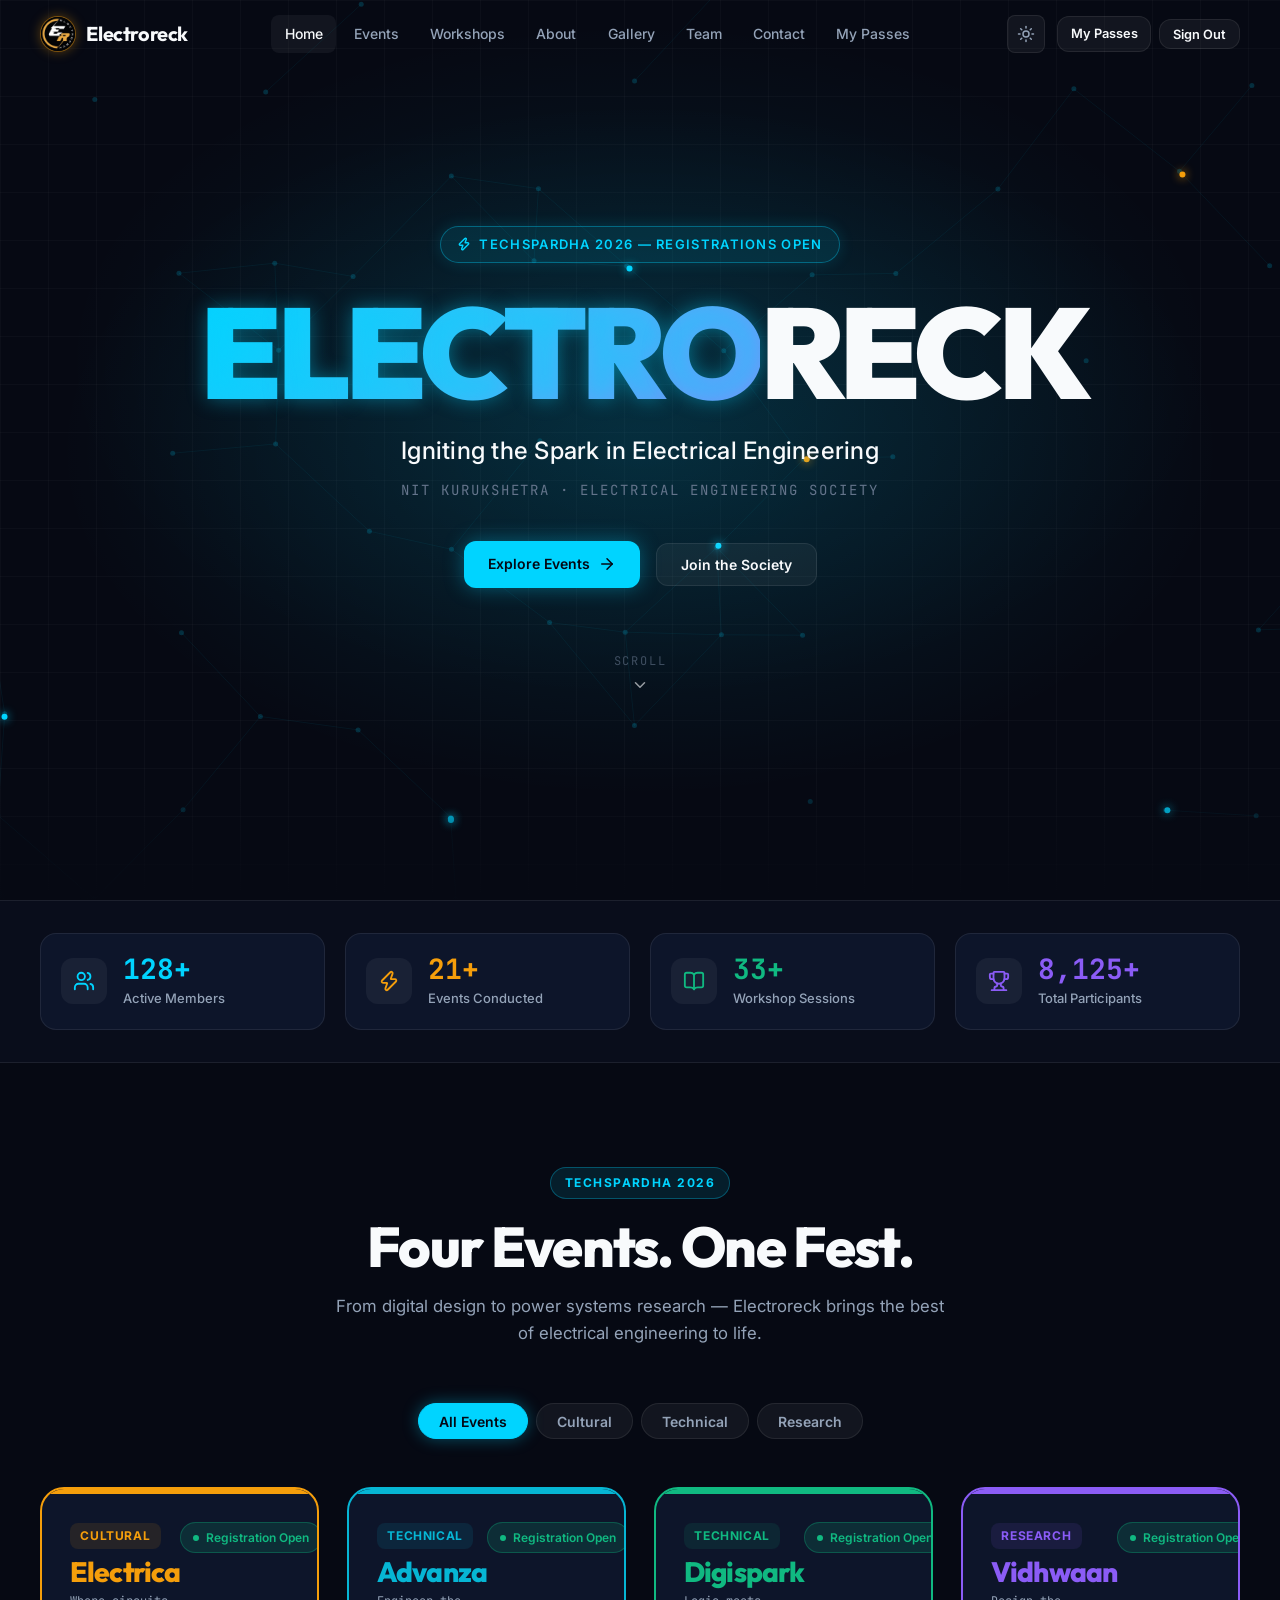
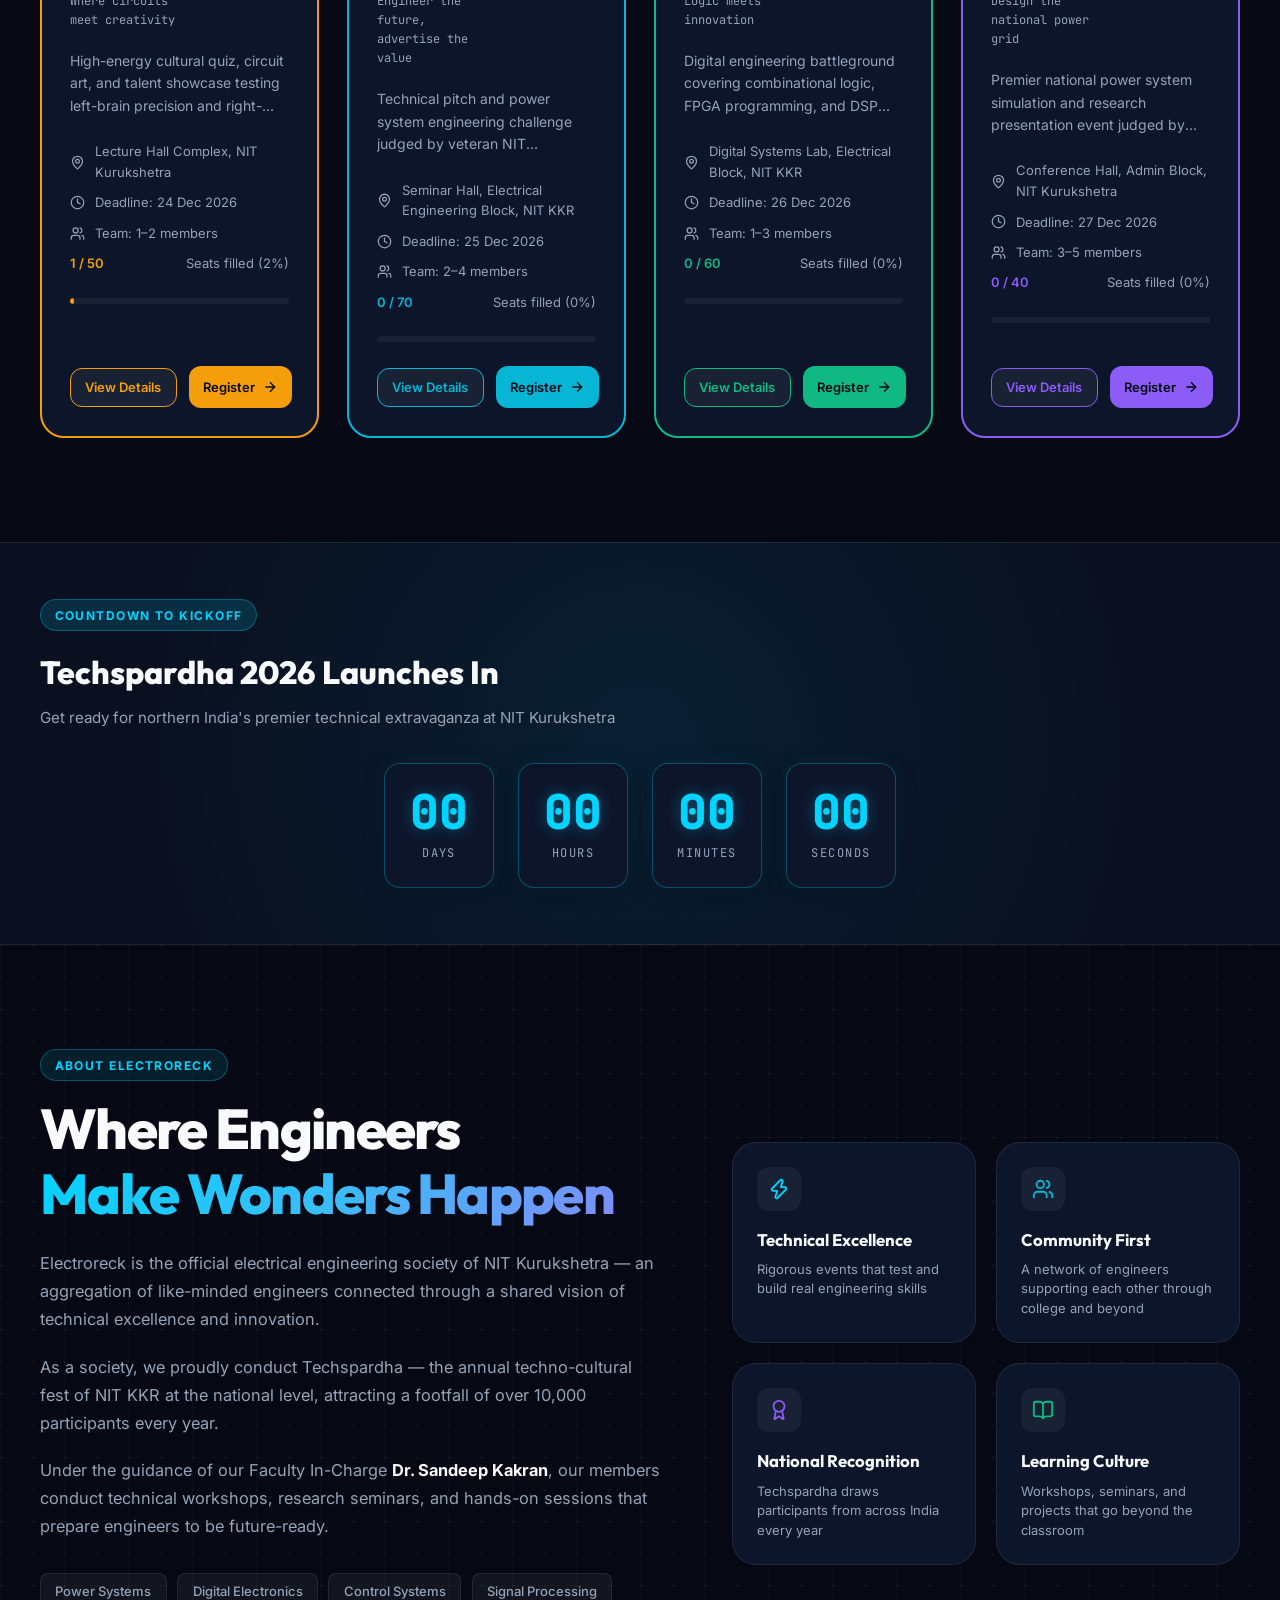
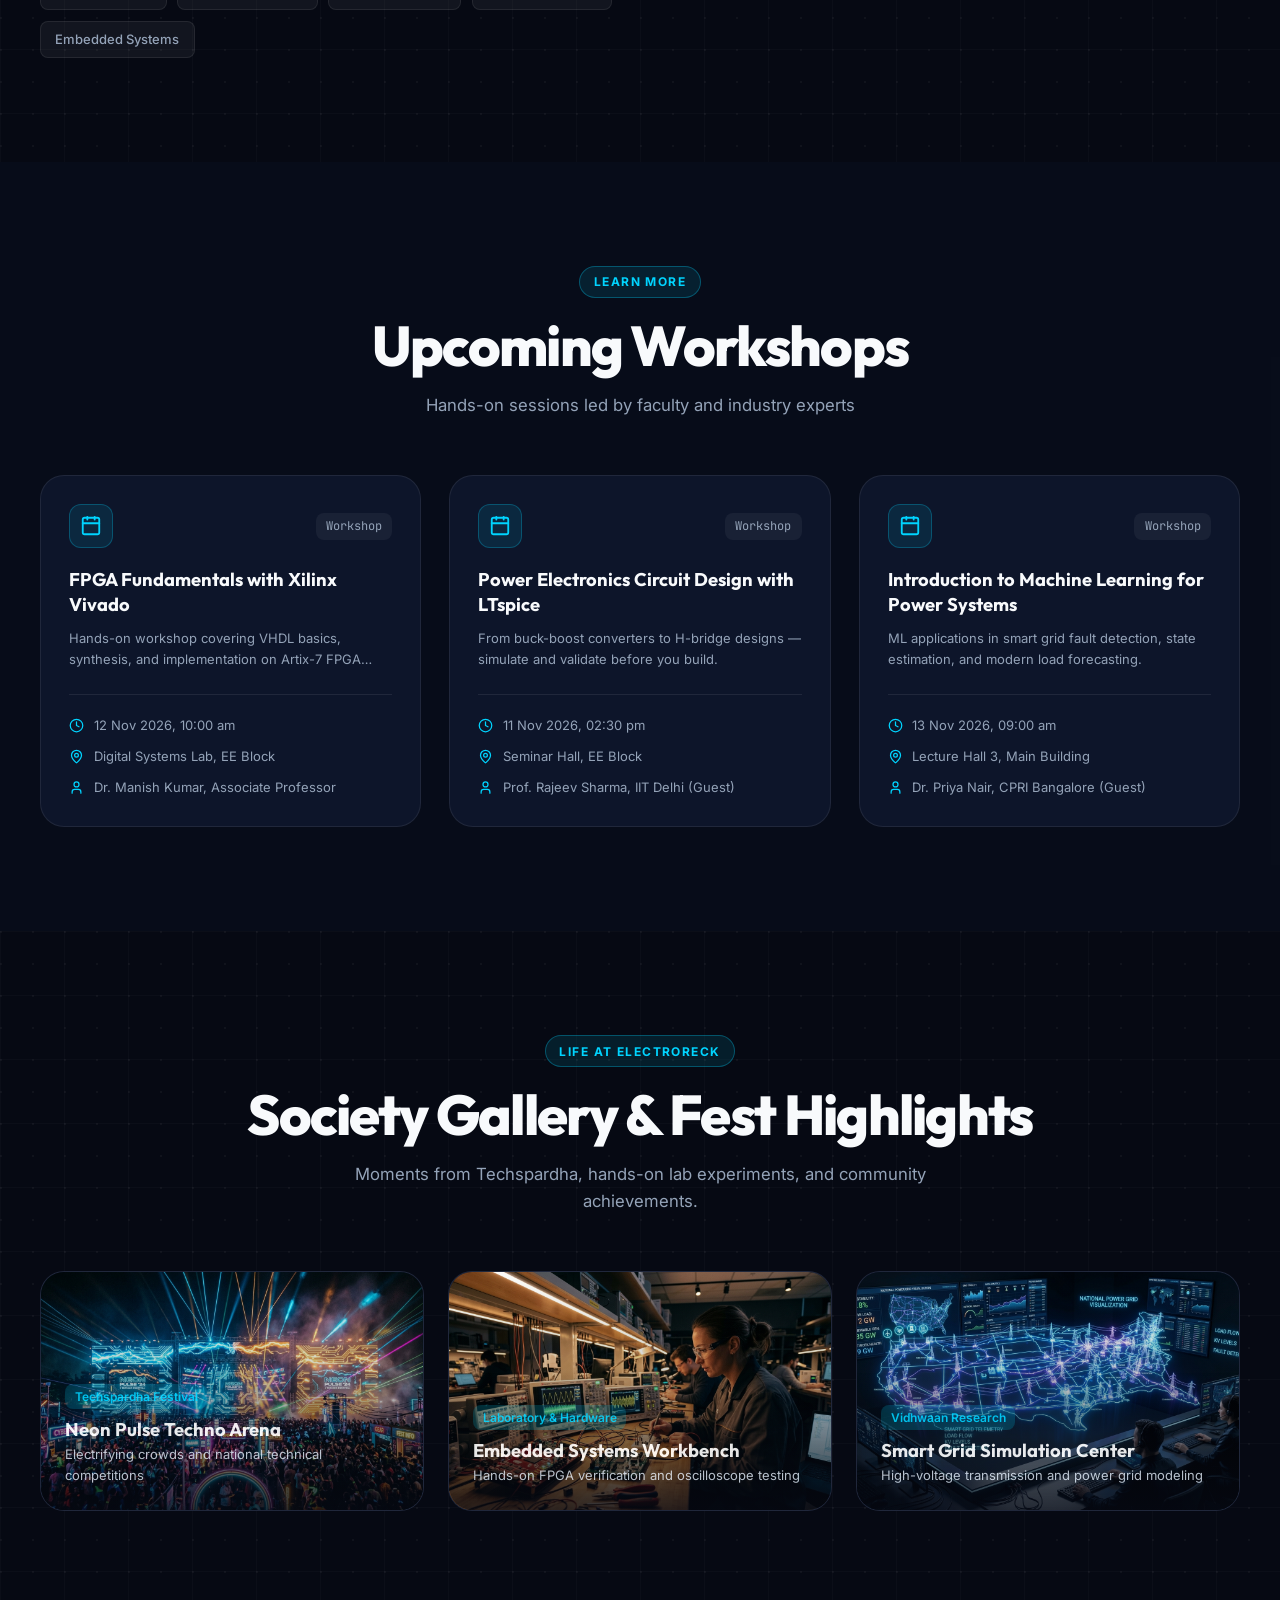
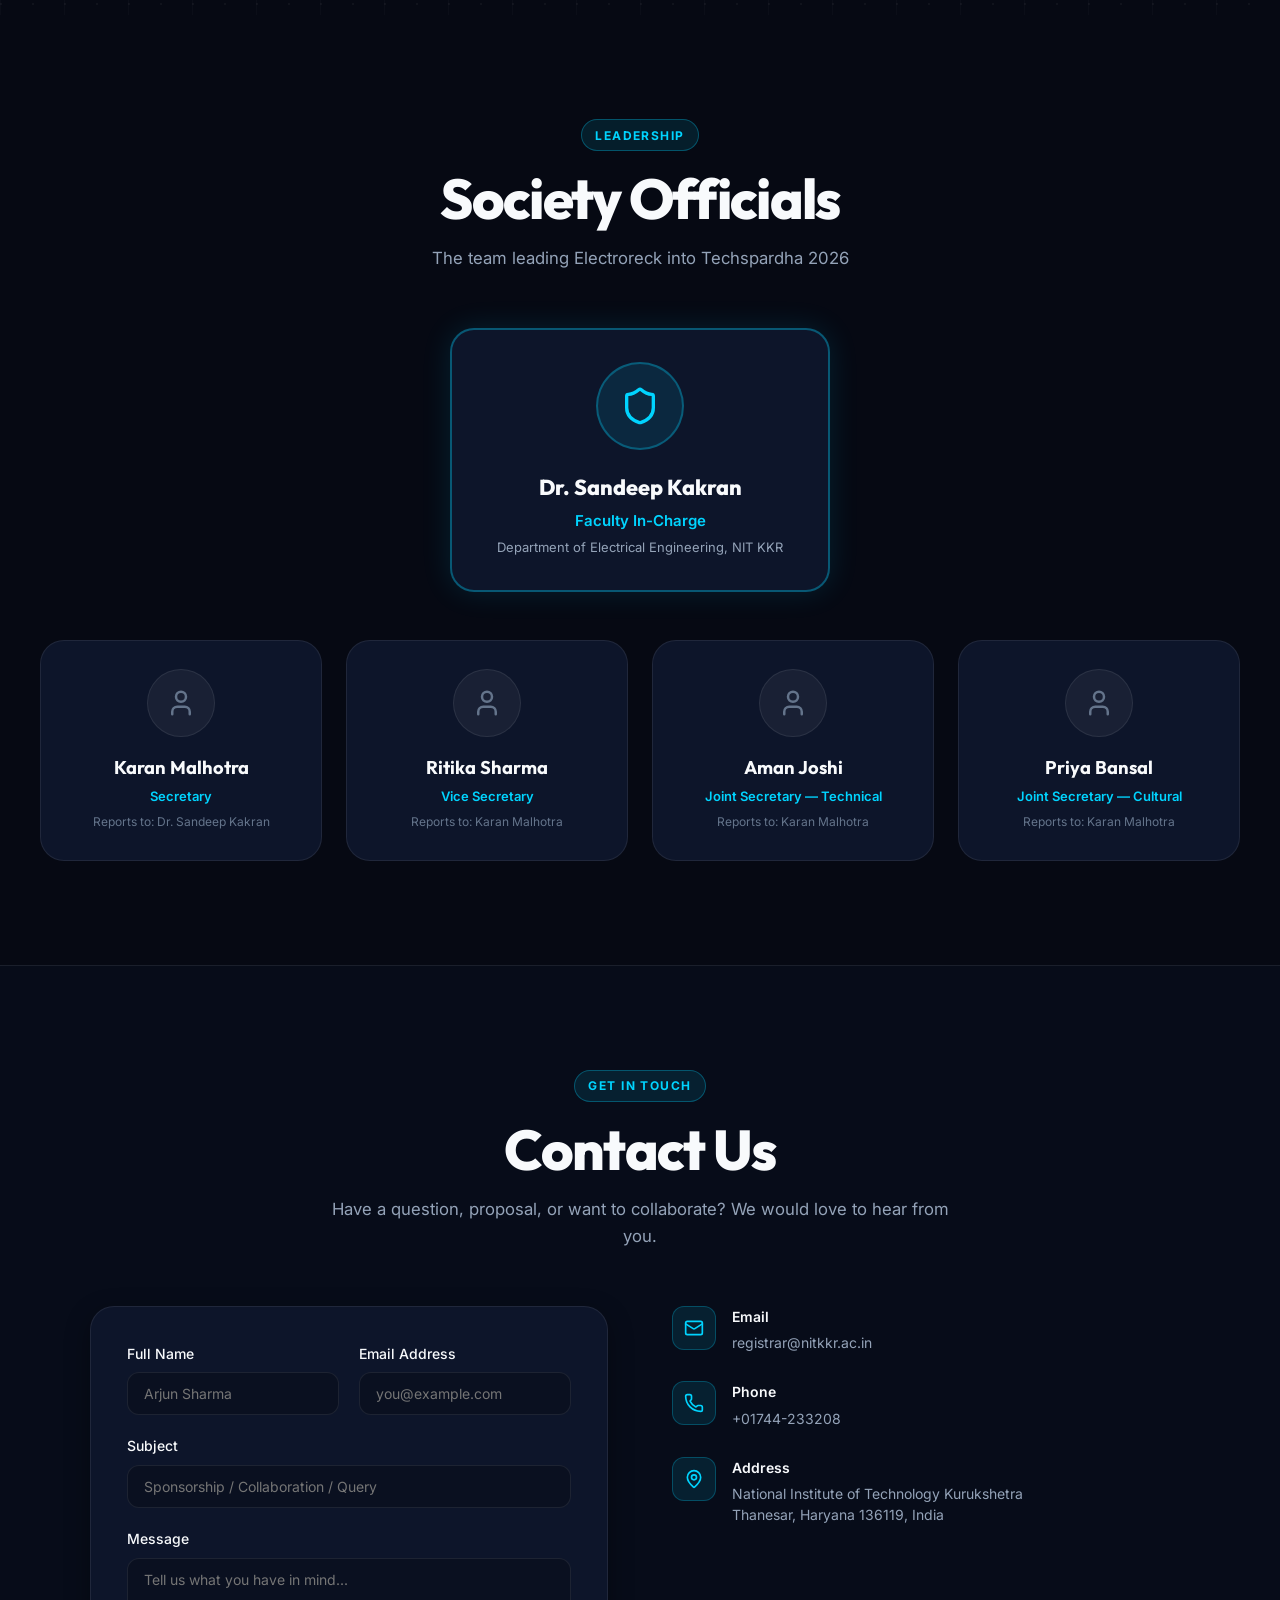
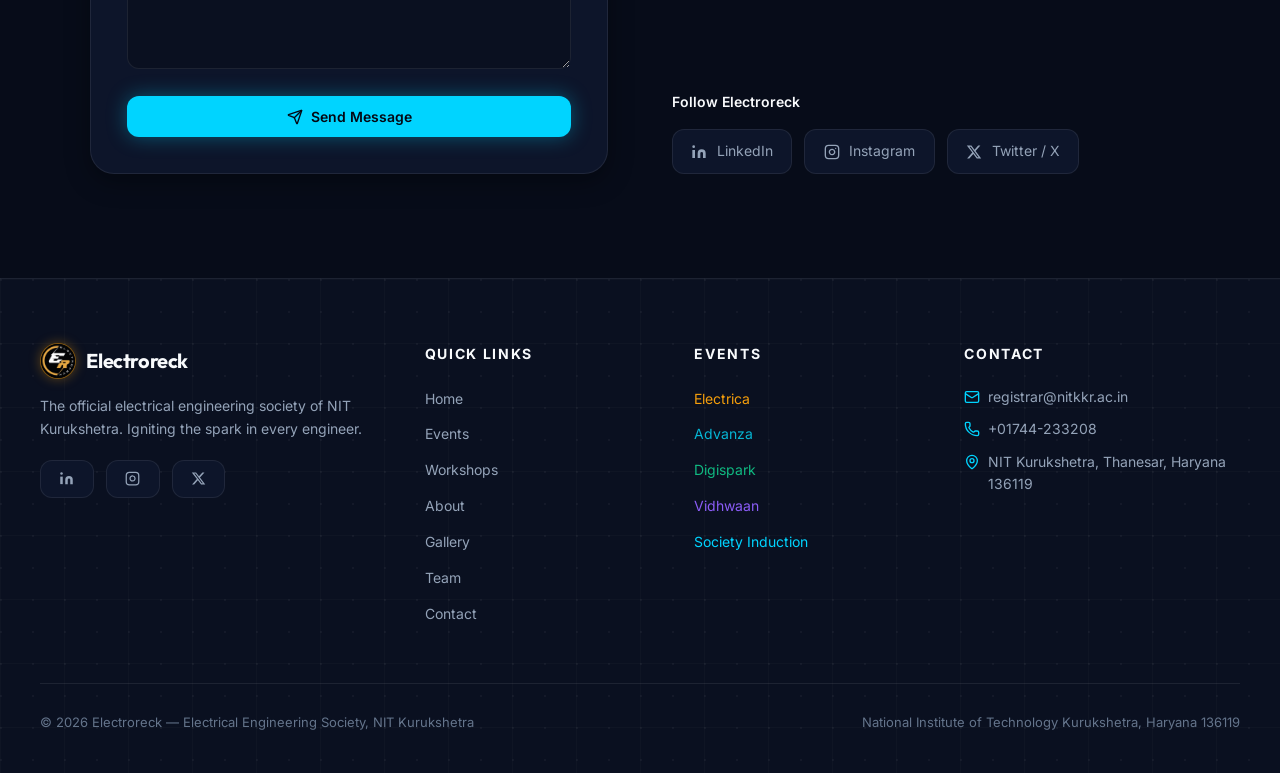
==== commit 618a732c: "feat: complete Electroreck backend & frontend with Supabase, 9-digit roll validation, dynamic events" ====
--- a/index.html
+++ b/index.html
@@ -8,9 +8,11 @@
   <meta name="keywords" content="Electroreck, NIT Kurukshetra, Techspardha 2026, Electrical Engineering Society, Electrica, Advanza, Digispark, Vidhwaan">
   <meta property="og:title" content="Electroreck — Electrical Engineering Society, NIT KKR">
   <meta property="og:description" content="Official electrical engineering society of NIT Kurukshetra. Innovating, designing, and igniting the spark.">
-  <meta property="og:type" content="website">
-  <link rel="icon" href="data:image/svg+xml,<svg xmlns='http://www.w3.org/2000/svg' viewBox='0 0 24 24' fill='%2300d4ff'><path d='M15.914 4a1.5 1.5 0 00-2.474-1.561l-9 9A1.5 1.5 0 005.5 14h4.002a.5.5 0 01.471.666L8.086 20a1.5 1.5 0 002.475 1.56l9-9A1.5 1.5 0 0018.5 10h-3.997a.5.5 0 01-.472-.667z'/></svg>">
+  <link rel="icon" type="image/png" href="assets/logo.png">
   <link rel="stylesheet" href="styles.css">
+  <!-- Supabase JS & Backend Client -->
+  <script src="https://cdn.jsdelivr.net/npm/@supabase/supabase-js@2"></script>
+  <script src="supabase-client.js"></script>
 </head>
 <body>
 
@@ -19,9 +21,7 @@
     <div class="container nav-container">
       <a href="#" class="brand-link">
         <div class="brand-icon">
-          <svg xmlns="http://www.w3.org/2000/svg" width="20" height="20" viewBox="0 0 24 24" fill="none" stroke="currentColor" stroke-width="2.5" stroke-linecap="round" stroke-linejoin="round">
-            <path d="M15.914 4a1.5 1.5 0 00-2.474-1.561l-9 9A1.5 1.5 0 005.5 14h4.002a.5.5 0 01.471.666L8.086 20a1.5 1.5 0 002.475 1.56l9-9A1.5 1.5 0 0018.5 10h-3.997a.5.5 0 01-.472-.667z"></path>
-          </svg>
+          <img src="assets/logo.png" alt="Electroreck Logo">
         </div>
         <span class="text-foreground">Electroreck</span>
       </a>
@@ -35,6 +35,7 @@
         <a href="#gallery" class="nav-link">Gallery</a>
         <a href="#team" class="nav-link">Team</a>
         <a href="#contact" class="nav-link">Contact</a>
+        <a href="my-registrations.html" class="nav-link" id="navMyRegsLink" style="display: none;">My Passes</a>
       </div>
 
       <!-- Actions: Theme Toggle & Join Society -->
@@ -56,9 +57,12 @@
           </svg>
         </button>
 
-        <button class="btn btn-primary glow-primary-sm" id="navJoinBtn" onclick="openInductionModal()">
-          Join Society
-        </button>
+        <div id="navAuthSlot" style="display: flex; gap: 0.5rem; align-items: center;">
+          <a href="login.html" class="btn btn-outline" id="navLoginBtn" style="text-decoration: none;">Sign In</a>
+          <button class="btn btn-primary glow-primary-sm" id="navJoinBtn" onclick="openInductionModal()">
+            Join Society
+          </button>
+        </div>
 
         <!-- Mobile Menu Hamburger Button -->
         <button class="mobile-menu-btn" id="mobileMenuBtn" aria-label="Open mobile navigation">
@@ -81,6 +85,9 @@
     <a href="#gallery" class="nav-link" onclick="closeMobileMenu()">Gallery</a>
     <a href="#team" class="nav-link" onclick="closeMobileMenu()">Team</a>
     <a href="#contact" class="nav-link" onclick="closeMobileMenu()">Contact</a>
+    <a href="my-registrations.html" class="nav-link" id="mobileMyRegsLink" style="display: none;" onclick="closeMobileMenu()">My Registrations</a>
+    <a href="login.html" class="nav-link" id="mobileLoginLink" onclick="closeMobileMenu()">Sign In / Account</a>
+    <a href="admin.html" class="nav-link" id="mobileAdminLink" style="display: none; color: #fbbf24;" onclick="closeMobileMenu()">👑 Admin Portal</a>
     <div style="padding-top: 0.75rem; border-top: 1px solid var(--border-color); margin-top: 0.5rem;">
       <button class="btn btn-primary" style="width: 100%;" onclick="openInductionModal(); closeMobileMenu();">
         Join Society
@@ -228,7 +235,7 @@
       </div>
 
       <!-- Events Grid -->
-      <div class="events-grid">
+      <div class="events-grid" id="eventsGrid">
 
         <!-- EVENT 1: ELECTRICA -->
         <article class="event-card event-electrica" data-category="cultural" id="card-electrica">
@@ -940,9 +947,7 @@
         <div>
           <a href="#" class="brand-link" style="margin-bottom: 1rem;">
             <div class="brand-icon">
-              <svg xmlns="http://www.w3.org/2000/svg" width="20" height="20" viewBox="0 0 24 24" fill="none" stroke="currentColor" stroke-width="2.5" stroke-linecap="round" stroke-linejoin="round">
-                <path d="M15.914 4a1.5 1.5 0 00-2.474-1.561l-9 9A1.5 1.5 0 005.5 14h4.002a.5.5 0 01.471.666L8.086 20a1.5 1.5 0 002.475 1.56l9-9A1.5 1.5 0 0018.5 10h-3.997a.5.5 0 01-.472-.667z"></path>
-              </svg>
+              <img src="assets/logo.png" alt="Electroreck Logo">
             </div>
             <span>Electroreck</span>
           </a>
--- a/styles.css
+++ b/styles.css
@@ -383,19 +383,27 @@
 .brand-icon {
   width: 36px;
   height: 36px;
-  border-radius: var(--radius-sm);
-  background: rgba(var(--primary-rgb), 0.12);
-  border: 1px solid rgba(var(--primary-rgb), 0.35);
+  border-radius: 50%;
+  background: #060913;
+  border: 1.5px solid rgba(245, 158, 11, 0.5);
   display: flex;
   align-items: center;
   justify-content: center;
-  color: var(--primary);
-  transition: transform var(--transition-fast), background var(--transition-fast);
+  overflow: hidden;
+  box-shadow: 0 0 12px rgba(245, 158, 11, 0.35);
+  transition: transform var(--transition-fast), box-shadow var(--transition-fast);
+}
+
+.brand-icon img {
+  width: 100%;
+  height: 100%;
+  object-fit: cover;
+  display: block;
 }
 
 .brand-link:hover .brand-icon {
-  transform: rotate(-8deg) scale(1.05);
-  background: rgba(var(--primary-rgb), 0.22);
+  transform: rotate(-6deg) scale(1.08);
+  box-shadow: 0 0 20px rgba(245, 158, 11, 0.6);
 }
 
 .nav-links {
@@ -870,6 +878,18 @@
   border: 1px solid rgba(139, 92, 246, 0.3);
 }
 
+.badge-closed {
+  background-color: rgba(239, 68, 68, 0.15);
+  color: #ef4444;
+  border: 1px solid rgba(239, 68, 68, 0.3);
+}
+
+.badge-full {
+  background-color: rgba(245, 158, 11, 0.15);
+  color: #fbbf24;
+  border: 1px solid rgba(245, 158, 11, 0.3);
+}
+
 .pulse-dot {
   width: 6px;
   height: 6px;
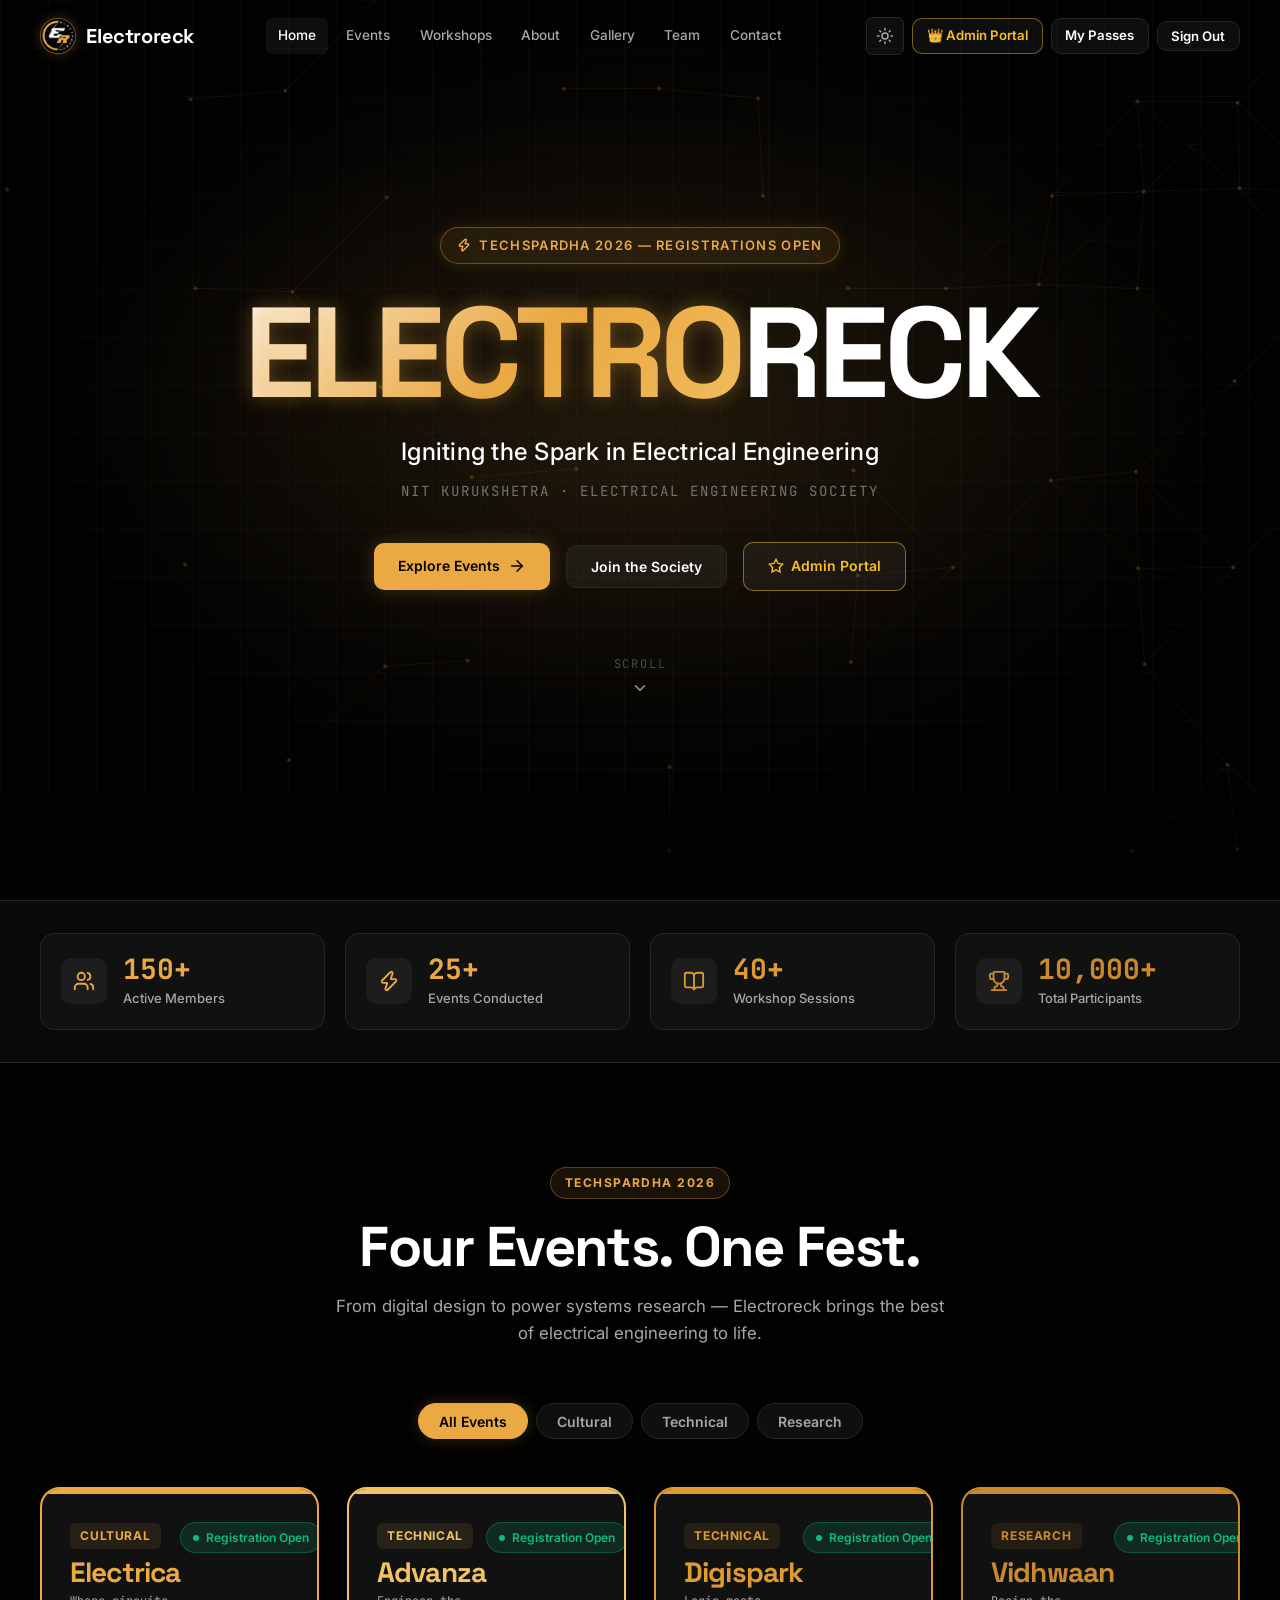
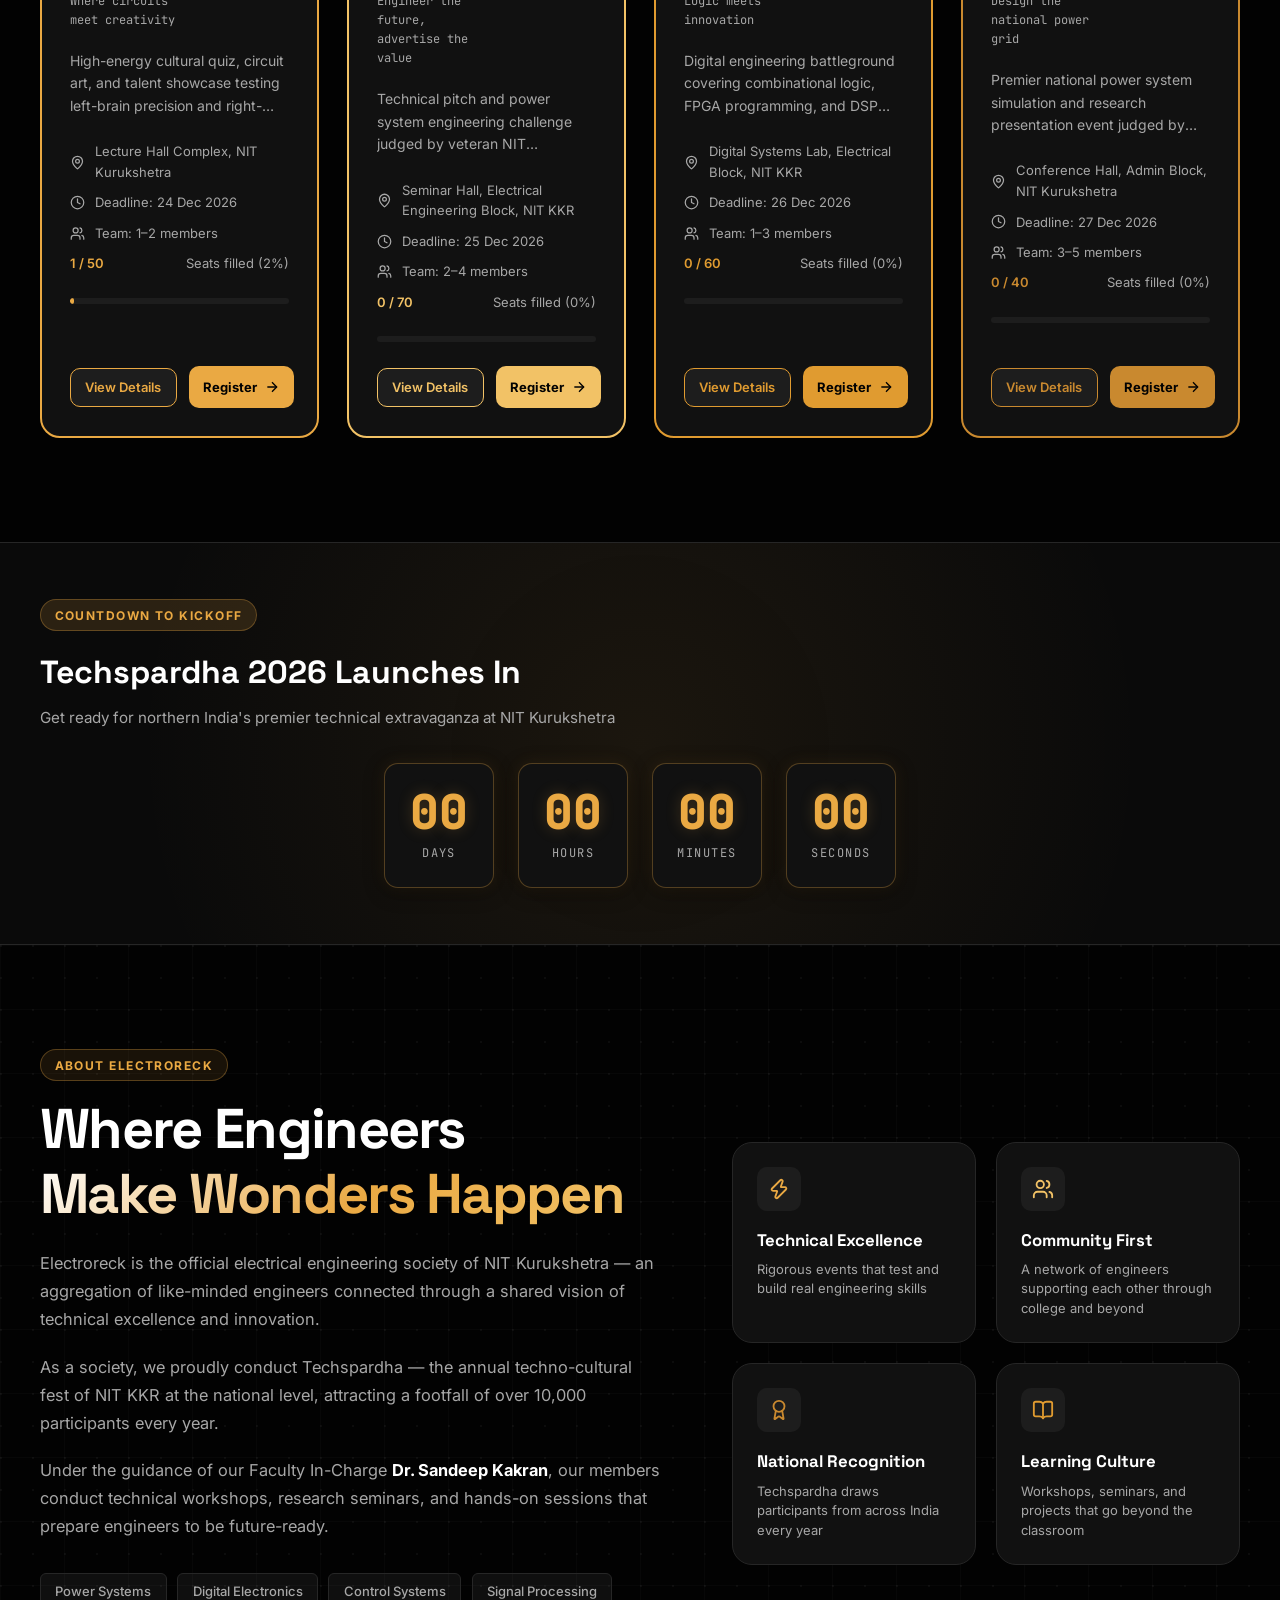
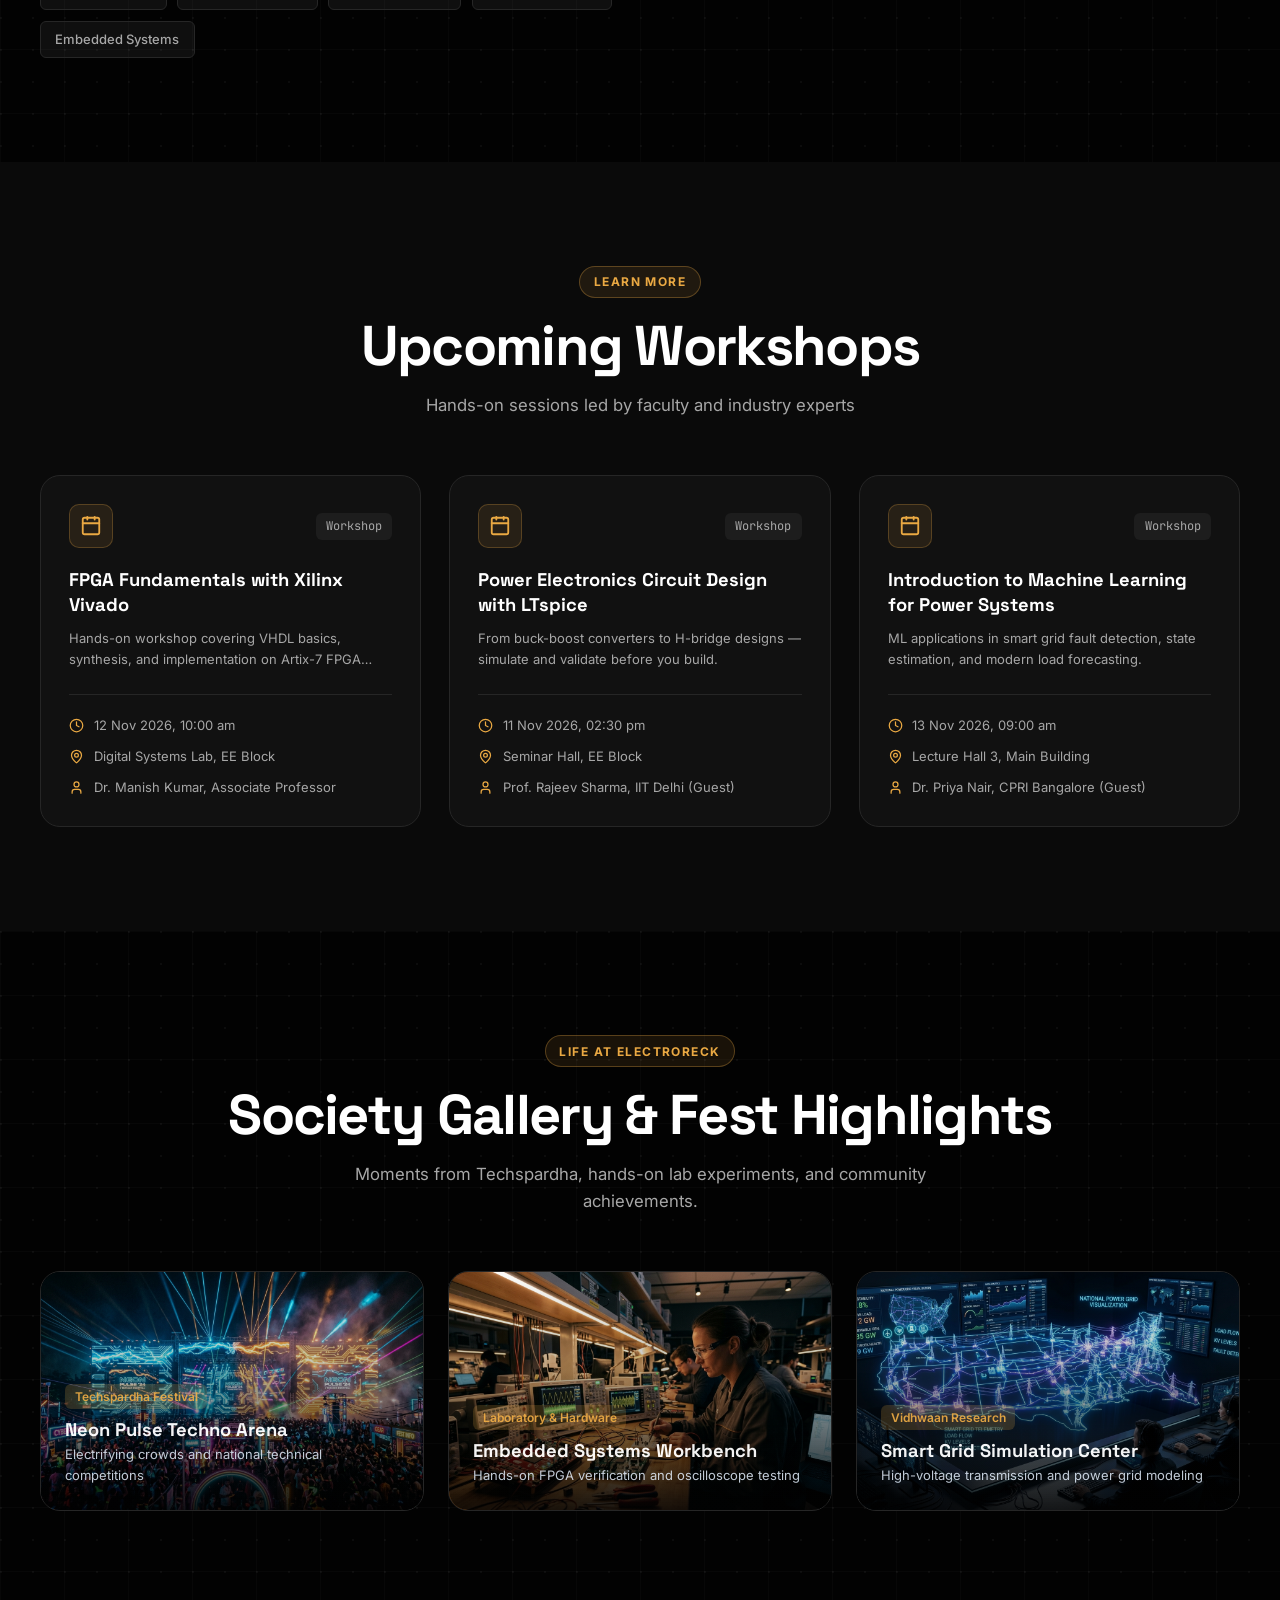
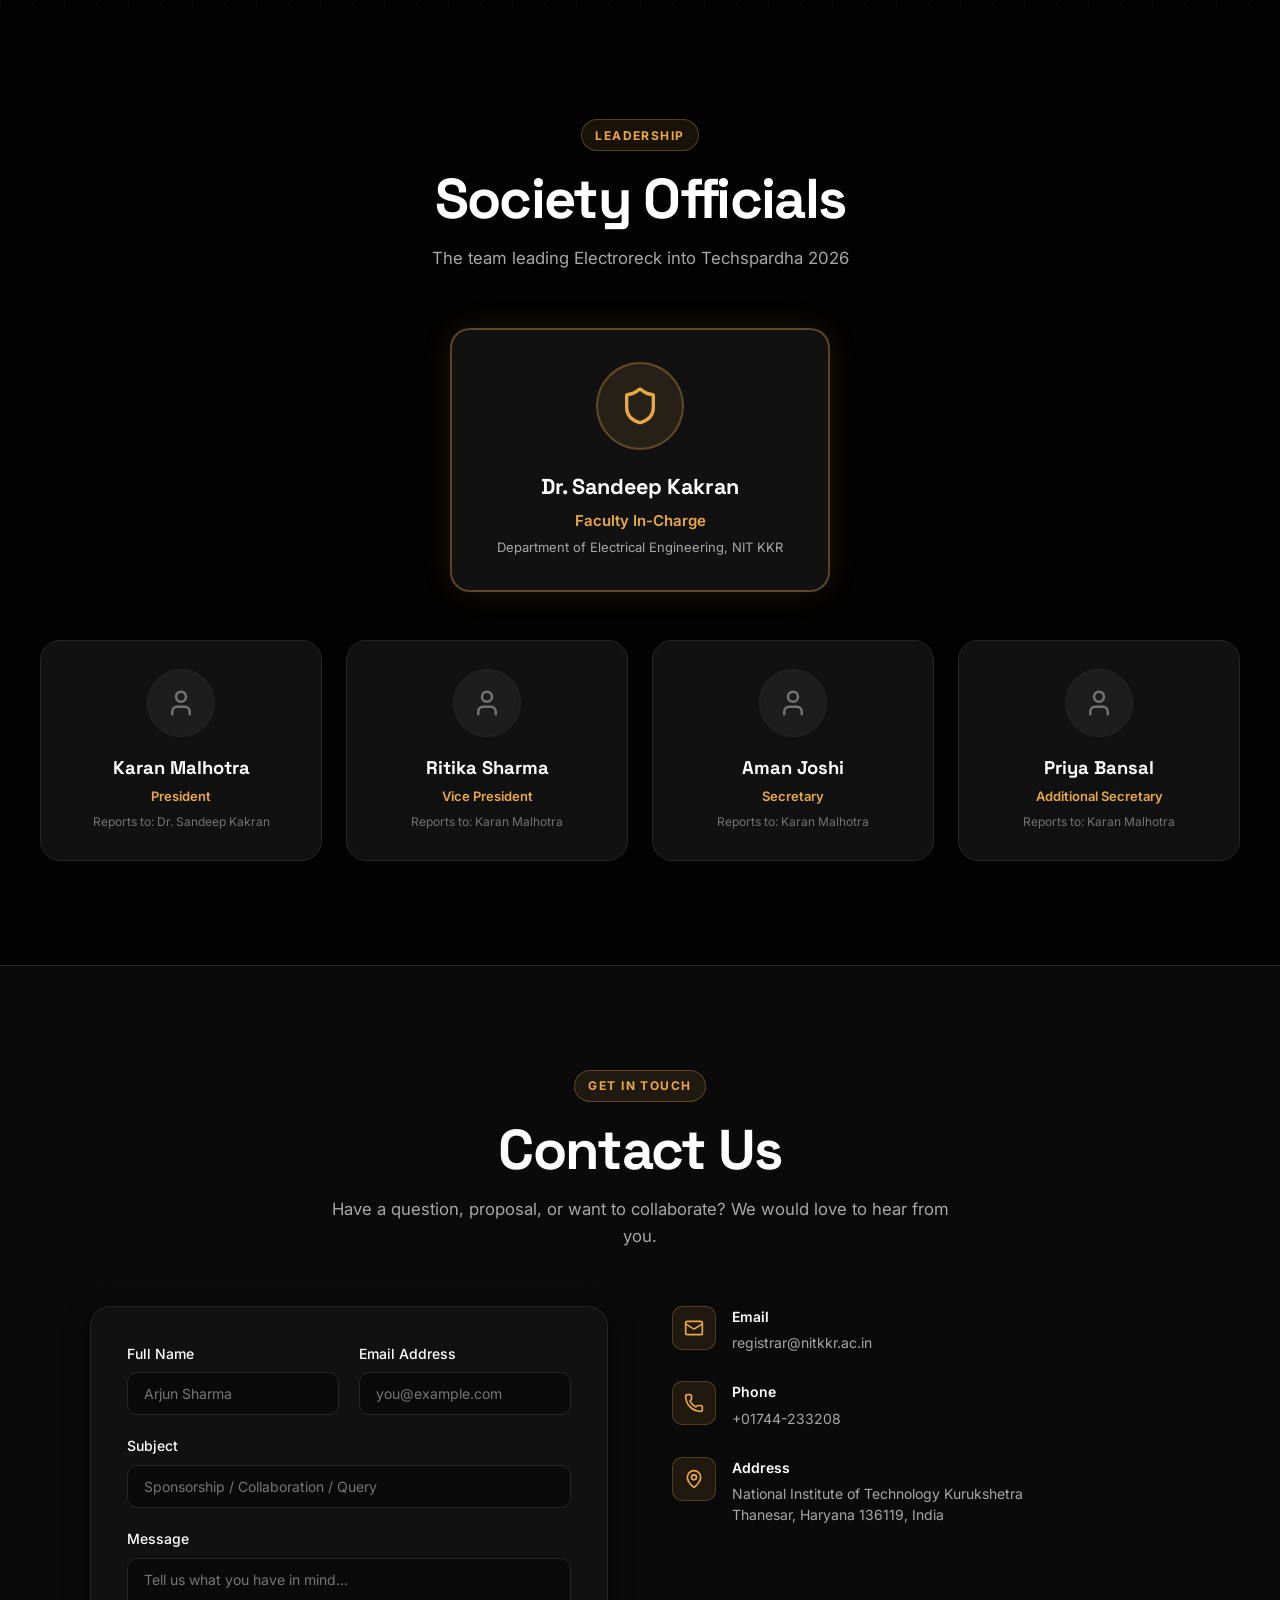
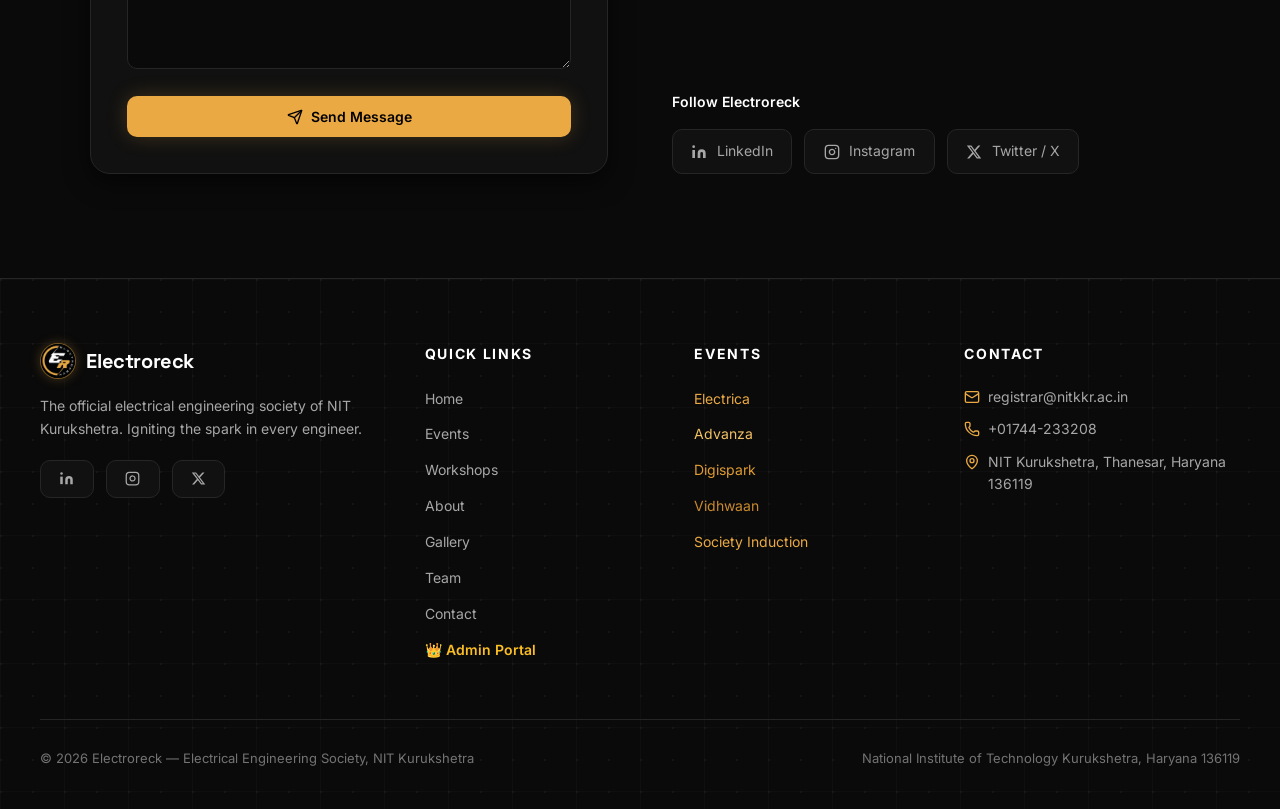
==== commit 4dc12774: "feat: Admin Portal + scroll fix + rejection status fix - Full Admin Portal with login gateway, dashb" ====
--- a/index.html
+++ b/index.html
@@ -1,19 +1,30 @@
 <!DOCTYPE html>
 <html lang="en" data-theme="dark">
+
 <head>
   <meta charset="UTF-8">
   <meta name="viewport" content="width=device-width, initial-scale=1.0">
   <title>Electroreck — Electrical Engineering Society, NIT KKR</title>
-  <meta name="description" content="Electroreck is the official electrical engineering society of NIT Kurukshetra. Register for Techspardha events, workshops, and society induction.">
-  <meta name="keywords" content="Electroreck, NIT Kurukshetra, Techspardha 2026, Electrical Engineering Society, Electrica, Advanza, Digispark, Vidhwaan">
+  <meta name="description"
+    content="Electroreck is the official electrical engineering society of NIT Kurukshetra. Register for Techspardha events, workshops, and society induction.">
+  <meta name="keywords"
+    content="Electroreck, NIT Kurukshetra, Techspardha 2026, Electrical Engineering Society, Electrica, Advanza, Digispark, Vidhwaan">
   <meta property="og:title" content="Electroreck — Electrical Engineering Society, NIT KKR">
-  <meta property="og:description" content="Official electrical engineering society of NIT Kurukshetra. Innovating, designing, and igniting the spark.">
+  <meta property="og:description"
+    content="Official electrical engineering society of NIT Kurukshetra. Innovating, designing, and igniting the spark.">
   <link rel="icon" type="image/png" href="assets/logo.png">
+  <!-- Google Fonts: Space Grotesk & Inter -->
+  <link rel="preconnect" href="https://fonts.googleapis.com">
+  <link rel="preconnect" href="https://fonts.gstatic.com" crossorigin>
+  <link
+    href="https://fonts.googleapis.com/css2?family=Inter:wght@300;400;500;600;700&family=Space+Grotesk:wght@400;500;600;700;800&family=JetBrains+Mono:wght@400;500;600;700&display=swap"
+    rel="stylesheet">
   <link rel="stylesheet" href="styles.css">
   <!-- Supabase JS & Backend Client -->
   <script src="https://cdn.jsdelivr.net/npm/@supabase/supabase-js@2"></script>
   <script src="supabase-client.js"></script>
 </head>
+
 <body>
 
   <!-- ==================== NAVIGATION BAR ==================== -->
@@ -35,13 +46,13 @@
         <a href="#gallery" class="nav-link">Gallery</a>
         <a href="#team" class="nav-link">Team</a>
         <a href="#contact" class="nav-link">Contact</a>
-        <a href="my-registrations.html" class="nav-link" id="navMyRegsLink" style="display: none;">My Passes</a>
       </div>
 
       <!-- Actions: Theme Toggle & Join Society -->
       <div class="nav-actions">
         <button class="theme-toggle-btn" id="themeToggleBtn" aria-label="Toggle dark/light theme" title="Toggle Theme">
-          <svg id="themeIconSun" xmlns="http://www.w3.org/2000/svg" width="18" height="18" viewBox="0 0 24 24" fill="none" stroke="currentColor" stroke-width="2" stroke-linecap="round" stroke-linejoin="round">
+          <svg id="themeIconSun" xmlns="http://www.w3.org/2000/svg" width="18" height="18" viewBox="0 0 24 24"
+            fill="none" stroke="currentColor" stroke-width="2" stroke-linecap="round" stroke-linejoin="round">
             <circle cx="12" cy="12" r="4"></circle>
             <path d="M12 2v2"></path>
             <path d="M12 20v2"></path>
@@ -52,12 +63,18 @@
             <path d="m6.34 17.66-1.41 1.41"></path>
             <path d="m19.07 4.93-1.41 1.41"></path>
           </svg>
-          <svg id="themeIconMoon" style="display:none;" xmlns="http://www.w3.org/2000/svg" width="18" height="18" viewBox="0 0 24 24" fill="none" stroke="currentColor" stroke-width="2" stroke-linecap="round" stroke-linejoin="round">
+          <svg id="themeIconMoon" style="display:none;" xmlns="http://www.w3.org/2000/svg" width="18" height="18"
+            viewBox="0 0 24 24" fill="none" stroke="currentColor" stroke-width="2" stroke-linecap="round"
+            stroke-linejoin="round">
             <path d="M12 3a6 6 0 0 0 9 9 9 9 0 1 1-9-9Z"></path>
           </svg>
         </button>
 
         <div id="navAuthSlot" style="display: flex; gap: 0.5rem; align-items: center;">
+          <a href="admin.html" class="btn btn-outline" id="navAdminBtn"
+            style="border-color: rgba(251, 191, 36, 0.45); color: #fbbf24; text-decoration: none; padding: 0.45rem 0.85rem; font-size: 0.825rem; display: inline-flex; align-items: center; gap: 0.35rem;">
+            <span>👑</span> Admin Portal
+          </a>
           <a href="login.html" class="btn btn-outline" id="navLoginBtn" style="text-decoration: none;">Sign In</a>
           <button class="btn btn-primary glow-primary-sm" id="navJoinBtn" onclick="openInductionModal()">
             Join Society
@@ -66,7 +83,8 @@
 
         <!-- Mobile Menu Hamburger Button -->
         <button class="mobile-menu-btn" id="mobileMenuBtn" aria-label="Open mobile navigation">
-          <svg xmlns="http://www.w3.org/2000/svg" width="20" height="20" viewBox="0 0 24 24" fill="none" stroke="currentColor" stroke-width="2" stroke-linecap="round" stroke-linejoin="round">
+          <svg xmlns="http://www.w3.org/2000/svg" width="20" height="20" viewBox="0 0 24 24" fill="none"
+            stroke="currentColor" stroke-width="2" stroke-linecap="round" stroke-linejoin="round">
             <line x1="4" x2="20" y1="6" y2="6"></line>
             <line x1="4" x2="20" y1="12" y2="12"></line>
             <line x1="4" x2="20" y1="18" y2="18"></line>
@@ -85,9 +103,11 @@
     <a href="#gallery" class="nav-link" onclick="closeMobileMenu()">Gallery</a>
     <a href="#team" class="nav-link" onclick="closeMobileMenu()">Team</a>
     <a href="#contact" class="nav-link" onclick="closeMobileMenu()">Contact</a>
-    <a href="my-registrations.html" class="nav-link" id="mobileMyRegsLink" style="display: none;" onclick="closeMobileMenu()">My Registrations</a>
+    <a href="my-registrations.html" class="nav-link" id="mobileMyRegsLink" style="display: none;"
+      onclick="closeMobileMenu()">My Registrations</a>
     <a href="login.html" class="nav-link" id="mobileLoginLink" onclick="closeMobileMenu()">Sign In / Account</a>
-    <a href="admin.html" class="nav-link" id="mobileAdminLink" style="display: none; color: #fbbf24;" onclick="closeMobileMenu()">👑 Admin Portal</a>
+    <a href="admin.html" class="nav-link" id="mobileAdminLink" style="color: #fbbf24; font-weight: 700;"
+      onclick="closeMobileMenu()">👑 Admin Portal</a>
     <div style="padding-top: 0.75rem; border-top: 1px solid var(--border-color); margin-top: 0.5rem;">
       <button class="btn btn-primary" style="width: 100%;" onclick="openInductionModal(); closeMobileMenu();">
         Join Society
@@ -102,8 +122,11 @@
 
     <div class="container hero-content">
       <div class="hero-badge">
-        <svg xmlns="http://www.w3.org/2000/svg" width="14" height="14" viewBox="0 0 24 24" fill="none" stroke="currentColor" stroke-width="2.5" stroke-linecap="round" stroke-linejoin="round">
-          <path d="M15.914 4a1.5 1.5 0 00-2.474-1.561l-9 9A1.5 1.5 0 005.5 14h4.002a.5.5 0 01.471.666L8.086 20a1.5 1.5 0 002.475 1.56l9-9A1.5 1.5 0 0018.5 10h-3.997a.5.5 0 01-.472-.667z"></path>
+        <svg xmlns="http://www.w3.org/2000/svg" width="14" height="14" viewBox="0 0 24 24" fill="none"
+          stroke="currentColor" stroke-width="2.5" stroke-linecap="round" stroke-linejoin="round">
+          <path
+            d="M15.914 4a1.5 1.5 0 00-2.474-1.561l-9 9A1.5 1.5 0 005.5 14h4.002a.5.5 0 01.471.666L8.086 20a1.5 1.5 0 002.475 1.56l9-9A1.5 1.5 0 0018.5 10h-3.997a.5.5 0 01-.472-.667z">
+          </path>
         </svg>
         Techspardha 2026 — Registrations Open
       </div>
@@ -118,7 +141,8 @@
       <div class="hero-cta-group">
         <a href="#events" class="btn btn-primary">
           Explore Events
-          <svg xmlns="http://www.w3.org/2000/svg" width="18" height="18" viewBox="0 0 24 24" fill="none" stroke="currentColor" stroke-width="2" stroke-linecap="round" stroke-linejoin="round">
+          <svg xmlns="http://www.w3.org/2000/svg" width="18" height="18" viewBox="0 0 24 24" fill="none"
+            stroke="currentColor" stroke-width="2" stroke-linecap="round" stroke-linejoin="round">
             <path d="M5 12h14"></path>
             <path d="m12 5 7 7-7 7"></path>
           </svg>
@@ -126,11 +150,19 @@
         <button class="btn btn-outline" onclick="openInductionModal()">
           Join the Society
         </button>
+        <a href="admin.html" class="btn btn-outline glow-admin"
+          style="border-color: rgba(251, 191, 36, 0.5); color: #fbbf24; text-decoration: none; display: inline-flex; align-items: center; gap: 0.4rem;">
+          <svg width="16" height="16" viewBox="0 0 24 24" fill="none" stroke="currentColor" stroke-width="2">
+            <path d="M12 2l3.09 6.26L22 9.27l-5 4.87 1.18 6.88L12 17.77l-6.18 3.25L7 14.14 2 9.27l6.91-1.01L12 2z" />
+          </svg>
+          Admin Portal
+        </a>
       </div>
 
       <a href="#events" class="hero-scroll-indicator" aria-label="Scroll down">
         <span>Scroll</span>
-        <svg class="animate-bounce" xmlns="http://www.w3.org/2000/svg" width="18" height="18" viewBox="0 0 24 24" fill="none" stroke="currentColor" stroke-width="2" stroke-linecap="round" stroke-linejoin="round">
+        <svg class="animate-bounce" xmlns="http://www.w3.org/2000/svg" width="18" height="18" viewBox="0 0 24 24"
+          fill="none" stroke="currentColor" stroke-width="2" stroke-linecap="round" stroke-linejoin="round">
           <path d="m6 9 6 6 6-6"></path>
         </svg>
       </a>
@@ -146,7 +178,8 @@
         <!-- Stat 1: Active Members -->
         <div class="stat-card">
           <div class="stat-icon-wrap" style="color: var(--primary);">
-            <svg xmlns="http://www.w3.org/2000/svg" width="22" height="22" viewBox="0 0 24 24" fill="none" stroke="currentColor" stroke-width="2" stroke-linecap="round" stroke-linejoin="round">
+            <svg xmlns="http://www.w3.org/2000/svg" width="22" height="22" viewBox="0 0 24 24" fill="none"
+              stroke="currentColor" stroke-width="2" stroke-linecap="round" stroke-linejoin="round">
               <path d="M16 21v-2a4 4 0 0 0-4-4H6a4 4 0 0 0-4 4v2"></path>
               <circle cx="9" cy="7" r="4"></circle>
               <path d="M22 21v-2a4 4 0 0 0-3-3.87"></path>
@@ -164,8 +197,11 @@
         <!-- Stat 2: Events Conducted -->
         <div class="stat-card">
           <div class="stat-icon-wrap" style="color: var(--electrica);">
-            <svg xmlns="http://www.w3.org/2000/svg" width="22" height="22" viewBox="0 0 24 24" fill="none" stroke="currentColor" stroke-width="2" stroke-linecap="round" stroke-linejoin="round">
-              <path d="M15.914 4a1.5 1.5 0 00-2.474-1.561l-9 9A1.5 1.5 0 005.5 14h4.002a.5.5 0 01.471.666L8.086 20a1.5 1.5 0 002.475 1.56l9-9A1.5 1.5 0 0018.5 10h-3.997a.5.5 0 01-.472-.667z"></path>
+            <svg xmlns="http://www.w3.org/2000/svg" width="22" height="22" viewBox="0 0 24 24" fill="none"
+              stroke="currentColor" stroke-width="2" stroke-linecap="round" stroke-linejoin="round">
+              <path
+                d="M15.914 4a1.5 1.5 0 00-2.474-1.561l-9 9A1.5 1.5 0 005.5 14h4.002a.5.5 0 01.471.666L8.086 20a1.5 1.5 0 002.475 1.56l9-9A1.5 1.5 0 0018.5 10h-3.997a.5.5 0 01-.472-.667z">
+              </path>
             </svg>
           </div>
           <div>
@@ -179,9 +215,12 @@
         <!-- Stat 3: Workshop Sessions -->
         <div class="stat-card">
           <div class="stat-icon-wrap" style="color: var(--digispark);">
-            <svg xmlns="http://www.w3.org/2000/svg" width="22" height="22" viewBox="0 0 24 24" fill="none" stroke="currentColor" stroke-width="2" stroke-linecap="round" stroke-linejoin="round">
+            <svg xmlns="http://www.w3.org/2000/svg" width="22" height="22" viewBox="0 0 24 24" fill="none"
+              stroke="currentColor" stroke-width="2" stroke-linecap="round" stroke-linejoin="round">
               <path d="M12 5v16"></path>
-              <path d="M20.001 19A2 2 0 0022 17V5a2 2 0 00-1.999-2L16 3.002A5 5 0 0012 5a5 5 0 00-4-2H4a2 2 0 00-2 2v12a2 2 0 001.999 2H8a5 5 0 014 2 5 5 0 014-2z"></path>
+              <path
+                d="M20.001 19A2 2 0 0022 17V5a2 2 0 00-1.999-2L16 3.002A5 5 0 0012 5a5 5 0 00-4-2H4a2 2 0 00-2 2v12a2 2 0 001.999 2H8a5 5 0 014 2 5 5 0 014-2z">
+              </path>
             </svg>
           </div>
           <div>
@@ -195,7 +234,8 @@
         <!-- Stat 4: Total Participants -->
         <div class="stat-card">
           <div class="stat-icon-wrap" style="color: var(--vidhwaan);">
-            <svg xmlns="http://www.w3.org/2000/svg" width="22" height="22" viewBox="0 0 24 24" fill="none" stroke="currentColor" stroke-width="2" stroke-linecap="round" stroke-linejoin="round">
+            <svg xmlns="http://www.w3.org/2000/svg" width="22" height="22" viewBox="0 0 24 24" fill="none"
+              stroke="currentColor" stroke-width="2" stroke-linecap="round" stroke-linejoin="round">
               <path d="M10 14.66V17a1 1 0 0 1-1 1 2 2 0 0 0-2 2v2"></path>
               <path d="M14 14.66V17a1 1 0 0 0 1 1 2 2 0 0 1 2 2v2"></path>
               <path d="M17.916 10H19.5A2.5 2.5 0 0 0 22 7.5V5a1 1 0 0 0-1-1h-3"></path>
@@ -254,20 +294,38 @@
             </div>
 
             <p class="event-desc">
-              Electrica is the cultural flagship of Electroreck — a high-energy online quiz and talent showcase that tests your electrical engineering knowledge while celebrating creativity. From rapid-fire circuit theory rounds to technical art challenges, Electrica is where left-brain precision meets right-brain expression.
+              Electrica is the cultural flagship of Electroreck — a high-energy online quiz and talent showcase that
+              tests your electrical engineering knowledge while celebrating creativity. From rapid-fire circuit theory
+              rounds to technical art challenges, Electrica is where left-brain precision meets right-brain expression.
             </p>
 
             <div class="event-meta-list">
               <div class="event-meta-item">
-                <svg xmlns="http://www.w3.org/2000/svg" viewBox="0 0 24 24" fill="none" stroke="currentColor" stroke-width="2" stroke-linecap="round" stroke-linejoin="round"><path d="M20 10c0 4.993-5.539 10.193-7.399 11.799a1 1 0 0 1-1.202 0C9.539 20.193 4 14.993 4 10a8 8 0 0 1 16 0"></path><circle cx="12" cy="10" r="3"></circle></svg>
+                <svg xmlns="http://www.w3.org/2000/svg" viewBox="0 0 24 24" fill="none" stroke="currentColor"
+                  stroke-width="2" stroke-linecap="round" stroke-linejoin="round">
+                  <path
+                    d="M20 10c0 4.993-5.539 10.193-7.399 11.799a1 1 0 0 1-1.202 0C9.539 20.193 4 14.993 4 10a8 8 0 0 1 16 0">
+                  </path>
+                  <circle cx="12" cy="10" r="3"></circle>
+                </svg>
                 <span>Lecture Hall Complex, NIT Kurukshetra</span>
               </div>
               <div class="event-meta-item">
-                <svg xmlns="http://www.w3.org/2000/svg" viewBox="0 0 24 24" fill="none" stroke="currentColor" stroke-width="2" stroke-linecap="round" stroke-linejoin="round"><circle cx="12" cy="12" r="10"></circle><path d="M12 6v6l4 2"></path></svg>
+                <svg xmlns="http://www.w3.org/2000/svg" viewBox="0 0 24 24" fill="none" stroke="currentColor"
+                  stroke-width="2" stroke-linecap="round" stroke-linejoin="round">
+                  <circle cx="12" cy="12" r="10"></circle>
+                  <path d="M12 6v6l4 2"></path>
+                </svg>
                 <span>Deadline: 07 Nov 2026</span>
               </div>
               <div class="event-meta-item">
-                <svg xmlns="http://www.w3.org/2000/svg" viewBox="0 0 24 24" fill="none" stroke="currentColor" stroke-width="2" stroke-linecap="round" stroke-linejoin="round"><path d="M16 21v-2a4 4 0 0 0-4-4H6a4 4 0 0 0-4 4v2"></path><circle cx="9" cy="7" r="4"></circle><path d="M22 21v-2a4 4 0 0 0-3-3.87"></path><path d="M16 3.13a4 4 0 0 1 0 7.75"></path></svg>
+                <svg xmlns="http://www.w3.org/2000/svg" viewBox="0 0 24 24" fill="none" stroke="currentColor"
+                  stroke-width="2" stroke-linecap="round" stroke-linejoin="round">
+                  <path d="M16 21v-2a4 4 0 0 0-4-4H6a4 4 0 0 0-4 4v2"></path>
+                  <circle cx="9" cy="7" r="4"></circle>
+                  <path d="M22 21v-2a4 4 0 0 0-3-3.87"></path>
+                  <path d="M16 3.13a4 4 0 0 1 0 7.75"></path>
+                </svg>
                 <span>Team: 1–2 members</span>
               </div>
               <div class="event-meta-item" style="justify-content: space-between;">
@@ -283,12 +341,18 @@
             </div>
 
             <div class="event-actions">
-              <button class="btn btn-outline" style="border-color: var(--electrica); color: var(--electrica);" onclick="openEventDetails('electrica')">
+              <button class="btn btn-outline" style="border-color: var(--electrica); color: var(--electrica);"
+                onclick="openEventDetails('electrica')">
                 View Details
               </button>
-              <button class="btn" style="background-color: var(--electrica); color: #060913;" onclick="openEventRegister('electrica')">
+              <button class="btn" style="background-color: var(--electrica); color: #020202; font-weight: 700;"
+                onclick="openEventRegister('electrica')">
                 Register
-                <svg xmlns="http://www.w3.org/2000/svg" width="16" height="16" viewBox="0 0 24 24" fill="none" stroke="currentColor" stroke-width="2" stroke-linecap="round" stroke-linejoin="round"><path d="M5 12h14"></path><path d="m12 5 7 7-7 7"></path></svg>
+                <svg xmlns="http://www.w3.org/2000/svg" width="16" height="16" viewBox="0 0 24 24" fill="none"
+                  stroke="currentColor" stroke-width="2" stroke-linecap="round" stroke-linejoin="round">
+                  <path d="M5 12h14"></path>
+                  <path d="m12 5 7 7-7 7"></path>
+                </svg>
               </button>
             </div>
           </div>
@@ -311,20 +375,38 @@
             </div>
 
             <p class="event-desc">
-              Advanza challenges participants to combine deep technical knowledge with the art of communication. Teams tackle real-world circuit design and power systems problems, then present their solutions with clarity and impact. It's the intersection of engineering excellence and professional persuasion.
+              Advanza challenges participants to combine deep technical knowledge with the art of communication. Teams
+              tackle real-world circuit design and power systems problems, then present their solutions with clarity and
+              impact. It's the intersection of engineering excellence and professional persuasion.
             </p>
 
             <div class="event-meta-list">
               <div class="event-meta-item">
-                <svg xmlns="http://www.w3.org/2000/svg" viewBox="0 0 24 24" fill="none" stroke="currentColor" stroke-width="2" stroke-linecap="round" stroke-linejoin="round"><path d="M20 10c0 4.993-5.539 10.193-7.399 11.799a1 1 0 0 1-1.202 0C9.539 20.193 4 14.993 4 10a8 8 0 0 1 16 0"></path><circle cx="12" cy="10" r="3"></circle></svg>
+                <svg xmlns="http://www.w3.org/2000/svg" viewBox="0 0 24 24" fill="none" stroke="currentColor"
+                  stroke-width="2" stroke-linecap="round" stroke-linejoin="round">
+                  <path
+                    d="M20 10c0 4.993-5.539 10.193-7.399 11.799a1 1 0 0 1-1.202 0C9.539 20.193 4 14.993 4 10a8 8 0 0 1 16 0">
+                  </path>
+                  <circle cx="12" cy="10" r="3"></circle>
+                </svg>
                 <span>Seminar Hall, Electrical Block, NIT KKR</span>
               </div>
               <div class="event-meta-item">
-                <svg xmlns="http://www.w3.org/2000/svg" viewBox="0 0 24 24" fill="none" stroke="currentColor" stroke-width="2" stroke-linecap="round" stroke-linejoin="round"><circle cx="12" cy="12" r="10"></circle><path d="M12 6v6l4 2"></path></svg>
+                <svg xmlns="http://www.w3.org/2000/svg" viewBox="0 0 24 24" fill="none" stroke="currentColor"
+                  stroke-width="2" stroke-linecap="round" stroke-linejoin="round">
+                  <circle cx="12" cy="12" r="10"></circle>
+                  <path d="M12 6v6l4 2"></path>
+                </svg>
                 <span>Deadline: 08 Nov 2026</span>
               </div>
               <div class="event-meta-item">
-                <svg xmlns="http://www.w3.org/2000/svg" viewBox="0 0 24 24" fill="none" stroke="currentColor" stroke-width="2" stroke-linecap="round" stroke-linejoin="round"><path d="M16 21v-2a4 4 0 0 0-4-4H6a4 4 0 0 0-4 4v2"></path><circle cx="9" cy="7" r="4"></circle><path d="M22 21v-2a4 4 0 0 0-3-3.87"></path><path d="M16 3.13a4 4 0 0 1 0 7.75"></path></svg>
+                <svg xmlns="http://www.w3.org/2000/svg" viewBox="0 0 24 24" fill="none" stroke="currentColor"
+                  stroke-width="2" stroke-linecap="round" stroke-linejoin="round">
+                  <path d="M16 21v-2a4 4 0 0 0-4-4H6a4 4 0 0 0-4 4v2"></path>
+                  <circle cx="9" cy="7" r="4"></circle>
+                  <path d="M22 21v-2a4 4 0 0 0-3-3.87"></path>
+                  <path d="M16 3.13a4 4 0 0 1 0 7.75"></path>
+                </svg>
                 <span>Team: 2–4 members</span>
               </div>
               <div class="event-meta-item" style="justify-content: space-between;">
@@ -340,12 +422,18 @@
             </div>
 
             <div class="event-actions">
-              <button class="btn btn-outline" style="border-color: var(--advanza); color: var(--advanza);" onclick="openEventDetails('advanza')">
+              <button class="btn btn-outline" style="border-color: var(--advanza); color: var(--advanza);"
+                onclick="openEventDetails('advanza')">
                 View Details
               </button>
-              <button class="btn" style="background-color: var(--advanza); color: #060913;" onclick="openEventRegister('advanza')">
+              <button class="btn" style="background-color: var(--advanza); color: #020202; font-weight: 700;"
+                onclick="openEventRegister('advanza')">
                 Register
-                <svg xmlns="http://www.w3.org/2000/svg" width="16" height="16" viewBox="0 0 24 24" fill="none" stroke="currentColor" stroke-width="2" stroke-linecap="round" stroke-linejoin="round"><path d="M5 12h14"></path><path d="m12 5 7 7-7 7"></path></svg>
+                <svg xmlns="http://www.w3.org/2000/svg" width="16" height="16" viewBox="0 0 24 24" fill="none"
+                  stroke="currentColor" stroke-width="2" stroke-linecap="round" stroke-linejoin="round">
+                  <path d="M5 12h14"></path>
+                  <path d="m12 5 7 7-7 7"></path>
+                </svg>
               </button>
             </div>
           </div>
@@ -368,20 +456,39 @@
             </div>
 
             <p class="event-desc">
-              Digispark is the digital engineering battleground of Techspardha. Participants push the boundaries of logic design, FPGA programming, microcontroller interfacing, and digital signal processing. From designing combinational circuits to implementing real-time DSP algorithms, Digispark is where digital innovation ignites.
+              Digispark is the digital engineering battleground of Techspardha. Participants push the boundaries of
+              logic design, FPGA programming, microcontroller interfacing, and digital signal processing. From designing
+              combinational circuits to implementing real-time DSP algorithms, Digispark is where digital innovation
+              ignites.
             </p>
 
             <div class="event-meta-list">
               <div class="event-meta-item">
-                <svg xmlns="http://www.w3.org/2000/svg" viewBox="0 0 24 24" fill="none" stroke="currentColor" stroke-width="2" stroke-linecap="round" stroke-linejoin="round"><path d="M20 10c0 4.993-5.539 10.193-7.399 11.799a1 1 0 0 1-1.202 0C9.539 20.193 4 14.993 4 10a8 8 0 0 1 16 0"></path><circle cx="12" cy="10" r="3"></circle></svg>
+                <svg xmlns="http://www.w3.org/2000/svg" viewBox="0 0 24 24" fill="none" stroke="currentColor"
+                  stroke-width="2" stroke-linecap="round" stroke-linejoin="round">
+                  <path
+                    d="M20 10c0 4.993-5.539 10.193-7.399 11.799a1 1 0 0 1-1.202 0C9.539 20.193 4 14.993 4 10a8 8 0 0 1 16 0">
+                  </path>
+                  <circle cx="12" cy="10" r="3"></circle>
+                </svg>
                 <span>Digital Systems Lab, Electrical Block, NIT KKR</span>
               </div>
               <div class="event-meta-item">
-                <svg xmlns="http://www.w3.org/2000/svg" viewBox="0 0 24 24" fill="none" stroke="currentColor" stroke-width="2" stroke-linecap="round" stroke-linejoin="round"><circle cx="12" cy="12" r="10"></circle><path d="M12 6v6l4 2"></path></svg>
+                <svg xmlns="http://www.w3.org/2000/svg" viewBox="0 0 24 24" fill="none" stroke="currentColor"
+                  stroke-width="2" stroke-linecap="round" stroke-linejoin="round">
+                  <circle cx="12" cy="12" r="10"></circle>
+                  <path d="M12 6v6l4 2"></path>
+                </svg>
                 <span>Deadline: 09 Nov 2026</span>
               </div>
               <div class="event-meta-item">
-                <svg xmlns="http://www.w3.org/2000/svg" viewBox="0 0 24 24" fill="none" stroke="currentColor" stroke-width="2" stroke-linecap="round" stroke-linejoin="round"><path d="M16 21v-2a4 4 0 0 0-4-4H6a4 4 0 0 0-4 4v2"></path><circle cx="9" cy="7" r="4"></circle><path d="M22 21v-2a4 4 0 0 0-3-3.87"></path><path d="M16 3.13a4 4 0 0 1 0 7.75"></path></svg>
+                <svg xmlns="http://www.w3.org/2000/svg" viewBox="0 0 24 24" fill="none" stroke="currentColor"
+                  stroke-width="2" stroke-linecap="round" stroke-linejoin="round">
+                  <path d="M16 21v-2a4 4 0 0 0-4-4H6a4 4 0 0 0-4 4v2"></path>
+                  <circle cx="9" cy="7" r="4"></circle>
+                  <path d="M22 21v-2a4 4 0 0 0-3-3.87"></path>
+                  <path d="M16 3.13a4 4 0 0 1 0 7.75"></path>
+                </svg>
                 <span>Team: 1–3 members</span>
               </div>
               <div class="event-meta-item" style="justify-content: space-between;">
@@ -397,12 +504,18 @@
             </div>
 
             <div class="event-actions">
-              <button class="btn btn-outline" style="border-color: var(--digispark); color: var(--digispark);" onclick="openEventDetails('digispark')">
+              <button class="btn btn-outline" style="border-color: var(--digispark); color: var(--digispark);"
+                onclick="openEventDetails('digispark')">
                 View Details
               </button>
-              <button class="btn" style="background-color: var(--digispark); color: #060913;" onclick="openEventRegister('digispark')">
+              <button class="btn" style="background-color: var(--digispark); color: #020202; font-weight: 700;"
+                onclick="openEventRegister('digispark')">
                 Register
-                <svg xmlns="http://www.w3.org/2000/svg" width="16" height="16" viewBox="0 0 24 24" fill="none" stroke="currentColor" stroke-width="2" stroke-linecap="round" stroke-linejoin="round"><path d="M5 12h14"></path><path d="m12 5 7 7-7 7"></path></svg>
+                <svg xmlns="http://www.w3.org/2000/svg" width="16" height="16" viewBox="0 0 24 24" fill="none"
+                  stroke="currentColor" stroke-width="2" stroke-linecap="round" stroke-linejoin="round">
+                  <path d="M5 12h14"></path>
+                  <path d="m12 5 7 7-7 7"></path>
+                </svg>
               </button>
             </div>
           </div>
@@ -424,20 +537,38 @@
             </div>
 
             <p class="event-desc">
-              Vidhwaan is the flagship research and presentation event of Electroreck. Participants design a complete National Power System — covering generation, transmission, and distribution. This is not a classroom exercise; it is a rigorous engineering challenge judged by industry professionals and faculty.
+              Vidhwaan is the flagship research and presentation event of Electroreck. Participants design a complete
+              National Power System — covering generation, transmission, and distribution. This is not a classroom
+              exercise; it is a rigorous engineering challenge judged by industry professionals and faculty.
             </p>
 
             <div class="event-meta-list">
               <div class="event-meta-item">
-                <svg xmlns="http://www.w3.org/2000/svg" viewBox="0 0 24 24" fill="none" stroke="currentColor" stroke-width="2" stroke-linecap="round" stroke-linejoin="round"><path d="M20 10c0 4.993-5.539 10.193-7.399 11.799a1 1 0 0 1-1.202 0C9.539 20.193 4 14.993 4 10a8 8 0 0 1 16 0"></path><circle cx="12" cy="10" r="3"></circle></svg>
+                <svg xmlns="http://www.w3.org/2000/svg" viewBox="0 0 24 24" fill="none" stroke="currentColor"
+                  stroke-width="2" stroke-linecap="round" stroke-linejoin="round">
+                  <path
+                    d="M20 10c0 4.993-5.539 10.193-7.399 11.799a1 1 0 0 1-1.202 0C9.539 20.193 4 14.993 4 10a8 8 0 0 1 16 0">
+                  </path>
+                  <circle cx="12" cy="10" r="3"></circle>
+                </svg>
                 <span>Conference Hall, Admin Block, NIT KKR</span>
               </div>
               <div class="event-meta-item">
-                <svg xmlns="http://www.w3.org/2000/svg" viewBox="0 0 24 24" fill="none" stroke="currentColor" stroke-width="2" stroke-linecap="round" stroke-linejoin="round"><circle cx="12" cy="12" r="10"></circle><path d="M12 6v6l4 2"></path></svg>
+                <svg xmlns="http://www.w3.org/2000/svg" viewBox="0 0 24 24" fill="none" stroke="currentColor"
+                  stroke-width="2" stroke-linecap="round" stroke-linejoin="round">
+                  <circle cx="12" cy="12" r="10"></circle>
+                  <path d="M12 6v6l4 2"></path>
+                </svg>
                 <span>Deadline: 05 Nov 2026</span>
               </div>
               <div class="event-meta-item">
-                <svg xmlns="http://www.w3.org/2000/svg" viewBox="0 0 24 24" fill="none" stroke="currentColor" stroke-width="2" stroke-linecap="round" stroke-linejoin="round"><path d="M16 21v-2a4 4 0 0 0-4-4H6a4 4 0 0 0-4 4v2"></path><circle cx="9" cy="7" r="4"></circle><path d="M22 21v-2a4 4 0 0 0-3-3.87"></path><path d="M16 3.13a4 4 0 0 1 0 7.75"></path></svg>
+                <svg xmlns="http://www.w3.org/2000/svg" viewBox="0 0 24 24" fill="none" stroke="currentColor"
+                  stroke-width="2" stroke-linecap="round" stroke-linejoin="round">
+                  <path d="M16 21v-2a4 4 0 0 0-4-4H6a4 4 0 0 0-4 4v2"></path>
+                  <circle cx="9" cy="7" r="4"></circle>
+                  <path d="M22 21v-2a4 4 0 0 0-3-3.87"></path>
+                  <path d="M16 3.13a4 4 0 0 1 0 7.75"></path>
+                </svg>
                 <span>Team: 3–5 members</span>
               </div>
               <div class="event-meta-item" style="justify-content: space-between;">
@@ -453,7 +584,9 @@
             </div>
 
             <div class="event-actions">
-              <button class="btn btn-outline" style="border-color: var(--vidhwaan); color: var(--vidhwaan); width: 100%;" onclick="openEventDetails('vidhwaan')">
+              <button class="btn btn-outline"
+                style="border-color: var(--vidhwaan); color: var(--vidhwaan); width: 100%;"
+                onclick="openEventDetails('vidhwaan')">
                 View Details
               </button>
             </div>
@@ -469,7 +602,8 @@
     <div class="container text-center">
       <div style="margin-bottom: 2rem;">
         <span class="section-badge" style="background: rgba(var(--primary-rgb), 0.15);">Countdown to Kickoff</span>
-        <h3 class="font-display" style="font-size: 2rem; font-weight: 800; color: var(--text-main); margin-bottom: 0.5rem;">
+        <h3 class="font-display"
+          style="font-size: 2rem; font-weight: 800; color: var(--text-main); margin-bottom: 0.5rem;">
           Techspardha 2026 Launches In
         </h3>
         <p style="color: var(--text-muted); font-size: 0.95rem;">
@@ -510,13 +644,17 @@
           </h2>
 
           <p>
-            Electroreck is the official electrical engineering society of NIT Kurukshetra — an aggregation of like-minded engineers connected through a shared vision of technical excellence and innovation.
+            Electroreck is the official electrical engineering society of NIT Kurukshetra — an aggregation of
+            like-minded engineers connected through a shared vision of technical excellence and innovation.
           </p>
           <p>
-            As a society, we proudly conduct Techspardha — the annual techno-cultural fest of NIT KKR at the national level, attracting a footfall of over 10,000 participants every year.
+            As a society, we proudly conduct Techspardha — the annual techno-cultural fest of NIT KKR at the national
+            level, attracting a footfall of over 10,000 participants every year.
           </p>
           <p>
-            Under the guidance of our Faculty In-Charge <strong style="color: var(--text-main);">Dr. Sandeep Kakran</strong>, our members conduct technical workshops, research seminars, and hands-on sessions that prepare engineers to be future-ready.
+            Under the guidance of our Faculty In-Charge <strong style="color: var(--text-main);">Dr. Sandeep
+              Kakran</strong>, our members conduct technical workshops, research seminars, and hands-on sessions that
+            prepare engineers to be future-ready.
           </p>
 
           <div class="about-tags">
@@ -532,8 +670,11 @@
           <!-- Feature 1 -->
           <div class="about-feature-card">
             <div class="about-feature-icon" style="color: var(--primary);">
-              <svg xmlns="http://www.w3.org/2000/svg" width="22" height="22" viewBox="0 0 24 24" fill="none" stroke="currentColor" stroke-width="2" stroke-linecap="round" stroke-linejoin="round">
-                <path d="M15.914 4a1.5 1.5 0 00-2.474-1.561l-9 9A1.5 1.5 0 005.5 14h4.002a.5.5 0 01.471.666L8.086 20a1.5 1.5 0 002.475 1.56l9-9A1.5 1.5 0 0018.5 10h-3.997a.5.5 0 01-.472-.667z"></path>
+              <svg xmlns="http://www.w3.org/2000/svg" width="22" height="22" viewBox="0 0 24 24" fill="none"
+                stroke="currentColor" stroke-width="2" stroke-linecap="round" stroke-linejoin="round">
+                <path
+                  d="M15.914 4a1.5 1.5 0 00-2.474-1.561l-9 9A1.5 1.5 0 005.5 14h4.002a.5.5 0 01.471.666L8.086 20a1.5 1.5 0 002.475 1.56l9-9A1.5 1.5 0 0018.5 10h-3.997a.5.5 0 01-.472-.667z">
+                </path>
               </svg>
             </div>
             <h3 class="about-feature-title">Technical Excellence</h3>
@@ -543,7 +684,8 @@
           <!-- Feature 2 -->
           <div class="about-feature-card">
             <div class="about-feature-icon" style="color: var(--advanza);">
-              <svg xmlns="http://www.w3.org/2000/svg" width="22" height="22" viewBox="0 0 24 24" fill="none" stroke="currentColor" stroke-width="2" stroke-linecap="round" stroke-linejoin="round">
+              <svg xmlns="http://www.w3.org/2000/svg" width="22" height="22" viewBox="0 0 24 24" fill="none"
+                stroke="currentColor" stroke-width="2" stroke-linecap="round" stroke-linejoin="round">
                 <path d="M16 21v-2a4 4 0 0 0-4-4H6a4 4 0 0 0-4 4v2"></path>
                 <circle cx="9" cy="7" r="4"></circle>
                 <path d="M22 21v-2a4 4 0 0 0-3-3.87"></path>
@@ -557,9 +699,12 @@
           <!-- Feature 3 -->
           <div class="about-feature-card">
             <div class="about-feature-icon" style="color: var(--vidhwaan);">
-              <svg xmlns="http://www.w3.org/2000/svg" width="22" height="22" viewBox="0 0 24 24" fill="none" stroke="currentColor" stroke-width="2" stroke-linecap="round" stroke-linejoin="round">
+              <svg xmlns="http://www.w3.org/2000/svg" width="22" height="22" viewBox="0 0 24 24" fill="none"
+                stroke="currentColor" stroke-width="2" stroke-linecap="round" stroke-linejoin="round">
                 <circle cx="12" cy="8" r="6"></circle>
-                <path d="m15.477 12.89 1.515 8.526a.5.5 0 0 1-.81.47l-3.58-2.687a1 1 0 0 0-1.197 0l-3.586 2.686a.5.5 0 0 1-.81-.469l1.514-8.526"></path>
+                <path
+                  d="m15.477 12.89 1.515 8.526a.5.5 0 0 1-.81.47l-3.58-2.687a1 1 0 0 0-1.197 0l-3.586 2.686a.5.5 0 0 1-.81-.469l1.514-8.526">
+                </path>
               </svg>
             </div>
             <h3 class="about-feature-title">National Recognition</h3>
@@ -569,9 +714,12 @@
           <!-- Feature 4 -->
           <div class="about-feature-card">
             <div class="about-feature-icon" style="color: var(--digispark);">
-              <svg xmlns="http://www.w3.org/2000/svg" width="22" height="22" viewBox="0 0 24 24" fill="none" stroke="currentColor" stroke-width="2" stroke-linecap="round" stroke-linejoin="round">
+              <svg xmlns="http://www.w3.org/2000/svg" width="22" height="22" viewBox="0 0 24 24" fill="none"
+                stroke="currentColor" stroke-width="2" stroke-linecap="round" stroke-linejoin="round">
                 <path d="M12 5v16"></path>
-                <path d="M20.001 19A2 2 0 0022 17V5a2 2 0 00-1.999-2L16 3.002A5 5 0 0012 5a5 5 0 00-4-2H4a2 2 0 00-2 2v12a2 2 0 001.999 2H8a5 5 0 014 2 5 5 0 014-2z"></path>
+                <path
+                  d="M20.001 19A2 2 0 0022 17V5a2 2 0 00-1.999-2L16 3.002A5 5 0 0012 5a5 5 0 00-4-2H4a2 2 0 00-2 2v12a2 2 0 001.999 2H8a5 5 0 014 2 5 5 0 014-2z">
+                </path>
               </svg>
             </div>
             <h3 class="about-feature-title">Learning Culture</h3>
@@ -598,7 +746,8 @@
         <div class="workshop-card">
           <div class="workshop-top">
             <div class="workshop-icon-wrap">
-              <svg xmlns="http://www.w3.org/2000/svg" width="22" height="22" viewBox="0 0 24 24" fill="none" stroke="currentColor" stroke-width="2" stroke-linecap="round" stroke-linejoin="round">
+              <svg xmlns="http://www.w3.org/2000/svg" width="22" height="22" viewBox="0 0 24 24" fill="none"
+                stroke="currentColor" stroke-width="2" stroke-linecap="round" stroke-linejoin="round">
                 <path d="M8 2v3"></path>
                 <path d="M16 2v3"></path>
                 <rect x="3" y="3" width="18" height="18" rx="2"></rect>
@@ -615,15 +764,29 @@
 
           <div class="workshop-info-list">
             <div class="workshop-info-item">
-              <svg xmlns="http://www.w3.org/2000/svg" viewBox="0 0 24 24" fill="none" stroke="currentColor" stroke-width="2" stroke-linecap="round" stroke-linejoin="round"><circle cx="12" cy="12" r="10"></circle><path d="M12 6v6l4 2"></path></svg>
+              <svg xmlns="http://www.w3.org/2000/svg" viewBox="0 0 24 24" fill="none" stroke="currentColor"
+                stroke-width="2" stroke-linecap="round" stroke-linejoin="round">
+                <circle cx="12" cy="12" r="10"></circle>
+                <path d="M12 6v6l4 2"></path>
+              </svg>
               <span>12 Nov 2026, 10:00 am</span>
             </div>
             <div class="workshop-info-item">
-              <svg xmlns="http://www.w3.org/2000/svg" viewBox="0 0 24 24" fill="none" stroke="currentColor" stroke-width="2" stroke-linecap="round" stroke-linejoin="round"><path d="M20 10c0 4.993-5.539 10.193-7.399 11.799a1 1 0 0 1-1.202 0C9.539 20.193 4 14.993 4 10a8 8 0 0 1 16 0"></path><circle cx="12" cy="10" r="3"></circle></svg>
+              <svg xmlns="http://www.w3.org/2000/svg" viewBox="0 0 24 24" fill="none" stroke="currentColor"
+                stroke-width="2" stroke-linecap="round" stroke-linejoin="round">
+                <path
+                  d="M20 10c0 4.993-5.539 10.193-7.399 11.799a1 1 0 0 1-1.202 0C9.539 20.193 4 14.993 4 10a8 8 0 0 1 16 0">
+                </path>
+                <circle cx="12" cy="10" r="3"></circle>
+              </svg>
               <span>Digital Systems Lab, EE Block</span>
             </div>
             <div class="workshop-info-item">
-              <svg xmlns="http://www.w3.org/2000/svg" viewBox="0 0 24 24" fill="none" stroke="currentColor" stroke-width="2" stroke-linecap="round" stroke-linejoin="round"><path d="M19 21v-2a4 4 0 0 0-4-4H9a4 4 0 0 0-4 4v2"></path><circle cx="12" cy="7" r="4"></circle></svg>
+              <svg xmlns="http://www.w3.org/2000/svg" viewBox="0 0 24 24" fill="none" stroke="currentColor"
+                stroke-width="2" stroke-linecap="round" stroke-linejoin="round">
+                <path d="M19 21v-2a4 4 0 0 0-4-4H9a4 4 0 0 0-4 4v2"></path>
+                <circle cx="12" cy="7" r="4"></circle>
+              </svg>
               <span>Dr. Manish Kumar, Associate Professor</span>
             </div>
           </div>
@@ -633,7 +796,8 @@
         <div class="workshop-card">
           <div class="workshop-top">
             <div class="workshop-icon-wrap">
-              <svg xmlns="http://www.w3.org/2000/svg" width="22" height="22" viewBox="0 0 24 24" fill="none" stroke="currentColor" stroke-width="2" stroke-linecap="round" stroke-linejoin="round">
+              <svg xmlns="http://www.w3.org/2000/svg" width="22" height="22" viewBox="0 0 24 24" fill="none"
+                stroke="currentColor" stroke-width="2" stroke-linecap="round" stroke-linejoin="round">
                 <path d="M8 2v3"></path>
                 <path d="M16 2v3"></path>
                 <rect x="3" y="3" width="18" height="18" rx="2"></rect>
@@ -650,15 +814,29 @@
 
           <div class="workshop-info-list">
             <div class="workshop-info-item">
-              <svg xmlns="http://www.w3.org/2000/svg" viewBox="0 0 24 24" fill="none" stroke="currentColor" stroke-width="2" stroke-linecap="round" stroke-linejoin="round"><circle cx="12" cy="12" r="10"></circle><path d="M12 6v6l4 2"></path></svg>
+              <svg xmlns="http://www.w3.org/2000/svg" viewBox="0 0 24 24" fill="none" stroke="currentColor"
+                stroke-width="2" stroke-linecap="round" stroke-linejoin="round">
+                <circle cx="12" cy="12" r="10"></circle>
+                <path d="M12 6v6l4 2"></path>
+              </svg>
               <span>11 Nov 2026, 02:30 pm</span>
             </div>
             <div class="workshop-info-item">
-              <svg xmlns="http://www.w3.org/2000/svg" viewBox="0 0 24 24" fill="none" stroke="currentColor" stroke-width="2" stroke-linecap="round" stroke-linejoin="round"><path d="M20 10c0 4.993-5.539 10.193-7.399 11.799a1 1 0 0 1-1.202 0C9.539 20.193 4 14.993 4 10a8 8 0 0 1 16 0"></path><circle cx="12" cy="10" r="3"></circle></svg>
+              <svg xmlns="http://www.w3.org/2000/svg" viewBox="0 0 24 24" fill="none" stroke="currentColor"
+                stroke-width="2" stroke-linecap="round" stroke-linejoin="round">
+                <path
+                  d="M20 10c0 4.993-5.539 10.193-7.399 11.799a1 1 0 0 1-1.202 0C9.539 20.193 4 14.993 4 10a8 8 0 0 1 16 0">
+                </path>
+                <circle cx="12" cy="10" r="3"></circle>
+              </svg>
               <span>Seminar Hall, EE Block</span>
             </div>
             <div class="workshop-info-item">
-              <svg xmlns="http://www.w3.org/2000/svg" viewBox="0 0 24 24" fill="none" stroke="currentColor" stroke-width="2" stroke-linecap="round" stroke-linejoin="round"><path d="M19 21v-2a4 4 0 0 0-4-4H9a4 4 0 0 0-4 4v2"></path><circle cx="12" cy="7" r="4"></circle></svg>
+              <svg xmlns="http://www.w3.org/2000/svg" viewBox="0 0 24 24" fill="none" stroke="currentColor"
+                stroke-width="2" stroke-linecap="round" stroke-linejoin="round">
+                <path d="M19 21v-2a4 4 0 0 0-4-4H9a4 4 0 0 0-4 4v2"></path>
+                <circle cx="12" cy="7" r="4"></circle>
+              </svg>
               <span>Prof. Rajeev Sharma, IIT Delhi (Guest)</span>
             </div>
           </div>
@@ -668,7 +846,8 @@
         <div class="workshop-card">
           <div class="workshop-top">
             <div class="workshop-icon-wrap">
-              <svg xmlns="http://www.w3.org/2000/svg" width="22" height="22" viewBox="0 0 24 24" fill="none" stroke="currentColor" stroke-width="2" stroke-linecap="round" stroke-linejoin="round">
+              <svg xmlns="http://www.w3.org/2000/svg" width="22" height="22" viewBox="0 0 24 24" fill="none"
+                stroke="currentColor" stroke-width="2" stroke-linecap="round" stroke-linejoin="round">
                 <path d="M8 2v3"></path>
                 <path d="M16 2v3"></path>
                 <rect x="3" y="3" width="18" height="18" rx="2"></rect>
@@ -685,15 +864,29 @@
 
           <div class="workshop-info-list">
             <div class="workshop-info-item">
-              <svg xmlns="http://www.w3.org/2000/svg" viewBox="0 0 24 24" fill="none" stroke="currentColor" stroke-width="2" stroke-linecap="round" stroke-linejoin="round"><circle cx="12" cy="12" r="10"></circle><path d="M12 6v6l4 2"></path></svg>
+              <svg xmlns="http://www.w3.org/2000/svg" viewBox="0 0 24 24" fill="none" stroke="currentColor"
+                stroke-width="2" stroke-linecap="round" stroke-linejoin="round">
+                <circle cx="12" cy="12" r="10"></circle>
+                <path d="M12 6v6l4 2"></path>
+              </svg>
               <span>13 Nov 2026, 09:00 am</span>
             </div>
             <div class="workshop-info-item">
-              <svg xmlns="http://www.w3.org/2000/svg" viewBox="0 0 24 24" fill="none" stroke="currentColor" stroke-width="2" stroke-linecap="round" stroke-linejoin="round"><path d="M20 10c0 4.993-5.539 10.193-7.399 11.799a1 1 0 0 1-1.202 0C9.539 20.193 4 14.993 4 10a8 8 0 0 1 16 0"></path><circle cx="12" cy="10" r="3"></circle></svg>
+              <svg xmlns="http://www.w3.org/2000/svg" viewBox="0 0 24 24" fill="none" stroke="currentColor"
+                stroke-width="2" stroke-linecap="round" stroke-linejoin="round">
+                <path
+                  d="M20 10c0 4.993-5.539 10.193-7.399 11.799a1 1 0 0 1-1.202 0C9.539 20.193 4 14.993 4 10a8 8 0 0 1 16 0">
+                </path>
+                <circle cx="12" cy="10" r="3"></circle>
+              </svg>
               <span>Lecture Hall 3, Main Building</span>
             </div>
             <div class="workshop-info-item">
-              <svg xmlns="http://www.w3.org/2000/svg" viewBox="0 0 24 24" fill="none" stroke="currentColor" stroke-width="2" stroke-linecap="round" stroke-linejoin="round"><path d="M19 21v-2a4 4 0 0 0-4-4H9a4 4 0 0 0-4 4v2"></path><circle cx="12" cy="7" r="4"></circle></svg>
+              <svg xmlns="http://www.w3.org/2000/svg" viewBox="0 0 24 24" fill="none" stroke="currentColor"
+                stroke-width="2" stroke-linecap="round" stroke-linejoin="round">
+                <path d="M19 21v-2a4 4 0 0 0-4-4H9a4 4 0 0 0-4 4v2"></path>
+                <circle cx="12" cy="7" r="4"></circle>
+              </svg>
               <span>Dr. Priya Nair, CPRI Bangalore (Guest)</span>
             </div>
           </div>
@@ -714,7 +907,8 @@
       </div>
 
       <div class="gallery-grid">
-        <div class="gallery-card" onclick="openLightbox('assets/fest-hero.jpg', 'Techspardha Arena — Annual Techno-Cultural Festival')">
+        <div class="gallery-card"
+          onclick="openLightbox('assets/fest-hero.jpg', 'Techspardha Arena — Annual Techno-Cultural Festival')">
           <img src="assets/fest-hero.jpg" alt="Techspardha Fest Arena" class="gallery-img" loading="lazy">
           <div class="gallery-overlay">
             <span class="gallery-badge">Techspardha Festival</span>
@@ -723,7 +917,8 @@
           </div>
         </div>
 
-        <div class="gallery-card" onclick="openLightbox('assets/circuit-lab.jpg', 'Digital Systems & Embedded Hardware Testing Workbench')">
+        <div class="gallery-card"
+          onclick="openLightbox('assets/circuit-lab.jpg', 'Digital Systems & Embedded Hardware Testing Workbench')">
           <img src="assets/circuit-lab.jpg" alt="Circuit Lab Testing Workbench" class="gallery-img" loading="lazy">
           <div class="gallery-overlay">
             <span class="gallery-badge">Laboratory & Hardware</span>
@@ -732,7 +927,8 @@
           </div>
         </div>
 
-        <div class="gallery-card" onclick="openLightbox('assets/smart-grid.jpg', 'Vidhwaan Grid Telemetry & Smart Energy Simulation Center')">
+        <div class="gallery-card"
+          onclick="openLightbox('assets/smart-grid.jpg', 'Vidhwaan Grid Telemetry & Smart Energy Simulation Center')">
           <img src="assets/smart-grid.jpg" alt="National Power Grid Telemetry" class="gallery-img" loading="lazy">
           <div class="gallery-overlay">
             <span class="gallery-badge">Vidhwaan Research</span>
@@ -757,8 +953,11 @@
       <div class="team-faculty-wrap">
         <div class="faculty-card">
           <div class="faculty-avatar">
-            <svg xmlns="http://www.w3.org/2000/svg" width="40" height="40" viewBox="0 0 24 24" fill="none" stroke="currentColor" stroke-width="2" stroke-linecap="round" stroke-linejoin="round">
-              <path d="M20 13c0 5-3.5 7.5-7.66 8.95a1 1 0 0 1-.67-.01C7.5 20.5 4 18 4 13V6a1 1 0 0 1 1-1c2 0 4.5-1.2 6.24-2.72a1.17 1.17 0 0 1 1.52 0C14.51 3.81 17 5 19 5a1 1 0 0 1 1 1z"></path>
+            <svg xmlns="http://www.w3.org/2000/svg" width="40" height="40" viewBox="0 0 24 24" fill="none"
+              stroke="currentColor" stroke-width="2" stroke-linecap="round" stroke-linejoin="round">
+              <path
+                d="M20 13c0 5-3.5 7.5-7.66 8.95a1 1 0 0 1-.67-.01C7.5 20.5 4 18 4 13V6a1 1 0 0 1 1-1c2 0 4.5-1.2 6.24-2.72a1.17 1.17 0 0 1 1.52 0C14.51 3.81 17 5 19 5a1 1 0 0 1 1 1z">
+              </path>
             </svg>
           </div>
           <h3 class="faculty-name">Dr. Sandeep Kakran</h3>
@@ -772,40 +971,56 @@
         <!-- 1. Karan Malhotra -->
         <div class="official-card">
           <div class="official-avatar">
-            <svg xmlns="http://www.w3.org/2000/svg" width="30" height="30" viewBox="0 0 24 24" fill="none" stroke="currentColor" stroke-width="2" stroke-linecap="round" stroke-linejoin="round"><path d="M19 21v-2a4 4 0 0 0-4-4H9a4 4 0 0 0-4 4v2"></path><circle cx="12" cy="7" r="4"></circle></svg>
+            <svg xmlns="http://www.w3.org/2000/svg" width="30" height="30" viewBox="0 0 24 24" fill="none"
+              stroke="currentColor" stroke-width="2" stroke-linecap="round" stroke-linejoin="round">
+              <path d="M19 21v-2a4 4 0 0 0-4-4H9a4 4 0 0 0-4 4v2"></path>
+              <circle cx="12" cy="7" r="4"></circle>
+            </svg>
           </div>
           <h4 class="official-name">Karan Malhotra</h4>
-          <p class="official-role">Secretary</p>
+          <p class="official-role">President</p>
           <p class="official-reports">Reports to: Dr. Sandeep Kakran</p>
         </div>
 
         <!-- 2. Ritika Sharma -->
         <div class="official-card">
           <div class="official-avatar">
-            <svg xmlns="http://www.w3.org/2000/svg" width="30" height="30" viewBox="0 0 24 24" fill="none" stroke="currentColor" stroke-width="2" stroke-linecap="round" stroke-linejoin="round"><path d="M19 21v-2a4 4 0 0 0-4-4H9a4 4 0 0 0-4 4v2"></path><circle cx="12" cy="7" r="4"></circle></svg>
+            <svg xmlns="http://www.w3.org/2000/svg" width="30" height="30" viewBox="0 0 24 24" fill="none"
+              stroke="currentColor" stroke-width="2" stroke-linecap="round" stroke-linejoin="round">
+              <path d="M19 21v-2a4 4 0 0 0-4-4H9a4 4 0 0 0-4 4v2"></path>
+              <circle cx="12" cy="7" r="4"></circle>
+            </svg>
           </div>
           <h4 class="official-name">Ritika Sharma</h4>
-          <p class="official-role">Vice Secretary</p>
+          <p class="official-role">Vice President</p>
           <p class="official-reports">Reports to: Karan Malhotra</p>
         </div>
 
         <!-- 3. Aman Joshi -->
         <div class="official-card">
           <div class="official-avatar">
-            <svg xmlns="http://www.w3.org/2000/svg" width="30" height="30" viewBox="0 0 24 24" fill="none" stroke="currentColor" stroke-width="2" stroke-linecap="round" stroke-linejoin="round"><path d="M19 21v-2a4 4 0 0 0-4-4H9a4 4 0 0 0-4 4v2"></path><circle cx="12" cy="7" r="4"></circle></svg>
+            <svg xmlns="http://www.w3.org/2000/svg" width="30" height="30" viewBox="0 0 24 24" fill="none"
+              stroke="currentColor" stroke-width="2" stroke-linecap="round" stroke-linejoin="round">
+              <path d="M19 21v-2a4 4 0 0 0-4-4H9a4 4 0 0 0-4 4v2"></path>
+              <circle cx="12" cy="7" r="4"></circle>
+            </svg>
           </div>
           <h4 class="official-name">Aman Joshi</h4>
-          <p class="official-role">Joint Secretary — Technical</p>
+          <p class="official-role">Secretary</p>
           <p class="official-reports">Reports to: Karan Malhotra</p>
         </div>
 
         <!-- 4. Priya Bansal -->
         <div class="official-card">
           <div class="official-avatar">
-            <svg xmlns="http://www.w3.org/2000/svg" width="30" height="30" viewBox="0 0 24 24" fill="none" stroke="currentColor" stroke-width="2" stroke-linecap="round" stroke-linejoin="round"><path d="M19 21v-2a4 4 0 0 0-4-4H9a4 4 0 0 0-4 4v2"></path><circle cx="12" cy="7" r="4"></circle></svg>
+            <svg xmlns="http://www.w3.org/2000/svg" width="30" height="30" viewBox="0 0 24 24" fill="none"
+              stroke="currentColor" stroke-width="2" stroke-linecap="round" stroke-linejoin="round">
+              <path d="M19 21v-2a4 4 0 0 0-4-4H9a4 4 0 0 0-4 4v2"></path>
+              <circle cx="12" cy="7" r="4"></circle>
+            </svg>
           </div>
           <h4 class="official-name">Priya Bansal</h4>
-          <p class="official-role">Joint Secretary — Cultural</p>
+          <p class="official-role">Additional Secretary </p>
           <p class="official-reports">Reports to: Karan Malhotra</p>
         </div>
       </div>
@@ -834,23 +1049,29 @@
               </div>
               <div>
                 <label class="form-label" for="contactEmail">Email Address</label>
-                <input class="form-input" type="email" id="contactEmail" name="email" placeholder="you@example.com" required>
+                <input class="form-input" type="email" id="contactEmail" name="email" placeholder="you@example.com"
+                  required>
               </div>
             </div>
 
             <div class="form-group">
               <label class="form-label" for="contactSubject">Subject</label>
-              <input class="form-input" type="text" id="contactSubject" name="subject" placeholder="Sponsorship / Collaboration / Query" required>
+              <input class="form-input" type="text" id="contactSubject" name="subject"
+                placeholder="Sponsorship / Collaboration / Query" required>
             </div>
 
             <div class="form-group">
               <label class="form-label" for="contactMessage">Message</label>
-              <textarea class="form-input" id="contactMessage" name="message" rows="5" placeholder="Tell us what you have in mind..." required></textarea>
+              <textarea class="form-input" id="contactMessage" name="message" rows="5"
+                placeholder="Tell us what you have in mind..." required></textarea>
             </div>
 
             <button type="submit" class="btn btn-primary" style="width: 100%;">
-              <svg xmlns="http://www.w3.org/2000/svg" width="16" height="16" viewBox="0 0 24 24" fill="none" stroke="currentColor" stroke-width="2" stroke-linecap="round" stroke-linejoin="round">
-                <path d="M14.536 21.686a.5.5 0 0 0 .937-.024l6.5-19a.496.496 0 0 0-.635-.635l-19 6.5a.5.5 0 0 0-.024.937l7.93 3.18a2 2 0 0 1 1.112 1.11z"></path>
+              <svg xmlns="http://www.w3.org/2000/svg" width="16" height="16" viewBox="0 0 24 24" fill="none"
+                stroke="currentColor" stroke-width="2" stroke-linecap="round" stroke-linejoin="round">
+                <path
+                  d="M14.536 21.686a.5.5 0 0 0 .937-.024l6.5-19a.496.496 0 0 0-.635-.635l-19 6.5a.5.5 0 0 0-.024.937l7.93 3.18a2 2 0 0 1 1.112 1.11z">
+                </path>
                 <path d="m21.854 2.147-10.94 10.939"></path>
               </svg>
               Send Message
@@ -863,7 +1084,8 @@
           <div class="contact-item-list">
             <div class="contact-item">
               <div class="contact-icon-wrap">
-                <svg xmlns="http://www.w3.org/2000/svg" width="20" height="20" viewBox="0 0 24 24" fill="none" stroke="currentColor" stroke-width="2" stroke-linecap="round" stroke-linejoin="round">
+                <svg xmlns="http://www.w3.org/2000/svg" width="20" height="20" viewBox="0 0 24 24" fill="none"
+                  stroke="currentColor" stroke-width="2" stroke-linecap="round" stroke-linejoin="round">
                   <path d="m22 7-8.991 5.727a2 2 0 0 1-2.009 0L2 7"></path>
                   <rect x="2" y="4" width="20" height="16" rx="2"></rect>
                 </svg>
@@ -878,8 +1100,11 @@
 
             <div class="contact-item">
               <div class="contact-icon-wrap">
-                <svg xmlns="http://www.w3.org/2000/svg" width="20" height="20" viewBox="0 0 24 24" fill="none" stroke="currentColor" stroke-width="2" stroke-linecap="round" stroke-linejoin="round">
-                  <path d="M13.832 16.568a1 1 0 0 0 1.213-.303l.355-.465A2 2 0 0 1 17 15h3a2 2 0 0 1 2 2v3a2 2 0 0 1-2 2A18 18 0 0 1 2 4a2 2 0 0 1 2-2h3a2 2 0 0 1 2 2v3a2 2 0 0 1-.8 1.6l-.468.351a1 1 0 0 0-.292 1.233 14 14 0 0 0 6.392 6.384"></path>
+                <svg xmlns="http://www.w3.org/2000/svg" width="20" height="20" viewBox="0 0 24 24" fill="none"
+                  stroke="currentColor" stroke-width="2" stroke-linecap="round" stroke-linejoin="round">
+                  <path
+                    d="M13.832 16.568a1 1 0 0 0 1.213-.303l.355-.465A2 2 0 0 1 17 15h3a2 2 0 0 1 2 2v3a2 2 0 0 1-2 2A18 18 0 0 1 2 4a2 2 0 0 1 2-2h3a2 2 0 0 1 2 2v3a2 2 0 0 1-.8 1.6l-.468.351a1 1 0 0 0-.292 1.233 14 14 0 0 0 6.392 6.384">
+                  </path>
                 </svg>
               </div>
               <div>
@@ -892,8 +1117,11 @@
 
             <div class="contact-item">
               <div class="contact-icon-wrap">
-                <svg xmlns="http://www.w3.org/2000/svg" width="20" height="20" viewBox="0 0 24 24" fill="none" stroke="currentColor" stroke-width="2" stroke-linecap="round" stroke-linejoin="round">
-                  <path d="M20 10c0 4.993-5.539 10.193-7.399 11.799a1 1 0 0 1-1.202 0C9.539 20.193 4 14.993 4 10a8 8 0 0 1 16 0"></path>
+                <svg xmlns="http://www.w3.org/2000/svg" width="20" height="20" viewBox="0 0 24 24" fill="none"
+                  stroke="currentColor" stroke-width="2" stroke-linecap="round" stroke-linejoin="round">
+                  <path
+                    d="M20 10c0 4.993-5.539 10.193-7.399 11.799a1 1 0 0 1-1.202 0C9.539 20.193 4 14.993 4 10a8 8 0 0 1 16 0">
+                  </path>
                   <circle cx="12" cy="10" r="3"></circle>
                 </svg>
               </div>
@@ -910,7 +1138,8 @@
           <div class="contact-social-wrap">
             <p class="social-title">Follow Electroreck</p>
             <div class="social-links">
-              <a href="https://linkedin.com/company/erecknitkkr" target="_blank" rel="noopener noreferrer" class="social-btn">
+              <a href="https://linkedin.com/company/erecknitkkr" target="_blank" rel="noopener noreferrer"
+                class="social-btn">
                 <svg width="16" height="16" viewBox="0 0 24 24" fill="currentColor">
                   <path d="M16 8a6 6 0 0 1 6 6v7h-4v-7a2 2 0 0 0-2-2 2 2 0 0 0-2 2v7h-4v-7a6 6 0 0 1 6-6z"></path>
                   <rect x="2" y="9" width="4" height="12"></rect>
@@ -918,8 +1147,10 @@
                 </svg>
                 LinkedIn
               </a>
-              <a href="https://instagram.com/electroreck_nitkkr" target="_blank" rel="noopener noreferrer" class="social-btn">
-                <svg width="16" height="16" viewBox="0 0 24 24" fill="none" stroke="currentColor" stroke-width="2" stroke-linecap="round" stroke-linejoin="round">
+              <a href="https://www.instagram.com/ereck_nitkkr/" target="_blank" rel="noopener noreferrer"
+                class="social-btn">
+                <svg width="16" height="16" viewBox="0 0 24 24" fill="none" stroke="currentColor" stroke-width="2"
+                  stroke-linecap="round" stroke-linejoin="round">
                   <rect x="2" y="2" width="20" height="20" rx="5" ry="5"></rect>
                   <path d="M16 11.37A4 4 0 1 1 12.63 8 4 4 0 0 1 16 11.37z"></path>
                   <line x1="17.5" y1="6.5" x2="17.51" y2="6.5"></line>
@@ -928,7 +1159,9 @@
               </a>
               <a href="https://twitter.com/electroreck" target="_blank" rel="noopener noreferrer" class="social-btn">
                 <svg width="16" height="16" viewBox="0 0 24 24" fill="currentColor">
-                  <path d="M18.244 2.25h3.308l-7.227 8.26 8.502 11.24H16.17l-5.214-6.817L4.99 21.75H1.68l7.73-8.835L1.254 2.25H8.08l4.713 6.231zm-1.161 17.52h1.833L7.084 4.126H5.117z"></path>
+                  <path
+                    d="M18.244 2.25h3.308l-7.227 8.26 8.502 11.24H16.17l-5.214-6.817L4.99 21.75H1.68l7.73-8.835L1.254 2.25H8.08l4.713 6.231zm-1.161 17.52h1.833L7.084 4.126H5.117z">
+                  </path>
                 </svg>
                 Twitter / X
               </a>
@@ -955,14 +1188,29 @@
             The official electrical engineering society of NIT Kurukshetra. Igniting the spark in every engineer.
           </p>
           <div class="social-links">
-            <a href="https://linkedin.com/company/erecknitkkr" target="_blank" rel="noopener noreferrer" class="social-btn" aria-label="LinkedIn">
-              <svg width="15" height="15" viewBox="0 0 24 24" fill="currentColor"><path d="M16 8a6 6 0 0 1 6 6v7h-4v-7a2 2 0 0 0-2-2 2 2 0 0 0-2 2v7h-4v-7a6 6 0 0 1 6-6z"></path><rect x="2" y="9" width="4" height="12"></rect><circle cx="4" cy="4" r="2"></circle></svg>
+            <a href="https://linkedin.com/company/erecknitkkr" target="_blank" rel="noopener noreferrer"
+              class="social-btn" aria-label="LinkedIn">
+              <svg width="15" height="15" viewBox="0 0 24 24" fill="currentColor">
+                <path d="M16 8a6 6 0 0 1 6 6v7h-4v-7a2 2 0 0 0-2-2 2 2 0 0 0-2 2v7h-4v-7a6 6 0 0 1 6-6z"></path>
+                <rect x="2" y="9" width="4" height="12"></rect>
+                <circle cx="4" cy="4" r="2"></circle>
+              </svg>
             </a>
-            <a href="https://instagram.com/electroreck_nitkkr" target="_blank" rel="noopener noreferrer" class="social-btn" aria-label="Instagram">
-              <svg width="15" height="15" viewBox="0 0 24 24" fill="none" stroke="currentColor" stroke-width="2"><rect x="2" y="2" width="20" height="20" rx="5"></rect><path d="M16 11.37A4 4 0 1 1 12.63 8 4 4 0 0 1 16 11.37z"></path><line x1="17.5" y1="6.5" x2="17.51" y2="6.5"></line></svg>
+            <a href="https://www.instagram.com/ereck_nitkkr/" target="_blank" rel="noopener noreferrer"
+              class="social-btn" aria-label="Instagram">
+              <svg width="15" height="15" viewBox="0 0 24 24" fill="none" stroke="currentColor" stroke-width="2">
+                <rect x="2" y="2" width="20" height="20" rx="5"></rect>
+                <path d="M16 11.37A4 4 0 1 1 12.63 8 4 4 0 0 1 16 11.37z"></path>
+                <line x1="17.5" y1="6.5" x2="17.51" y2="6.5"></line>
+              </svg>
             </a>
-            <a href="https://twitter.com/electroreck" target="_blank" rel="noopener noreferrer" class="social-btn" aria-label="Twitter">
-              <svg width="15" height="15" viewBox="0 0 24 24" fill="currentColor"><path d="M18.244 2.25h3.308l-7.227 8.26 8.502 11.24H16.17l-5.214-6.817L4.99 21.75H1.68l7.73-8.835L1.254 2.25H8.08l4.713 6.231zm-1.161 17.52h1.833L7.084 4.126H5.117z"></path></svg>
+            <a href="https://twitter.com/electroreck" target="_blank" rel="noopener noreferrer" class="social-btn"
+              aria-label="Twitter">
+              <svg width="15" height="15" viewBox="0 0 24 24" fill="currentColor">
+                <path
+                  d="M18.244 2.25h3.308l-7.227 8.26 8.502 11.24H16.17l-5.214-6.817L4.99 21.75H1.68l7.73-8.835L1.254 2.25H8.08l4.713 6.231zm-1.161 17.52h1.833L7.084 4.126H5.117z">
+                </path>
+              </svg>
             </a>
           </div>
         </div>
@@ -978,6 +1226,8 @@
             <li><a href="#gallery" class="footer-link">Gallery</a></li>
             <li><a href="#team" class="footer-link">Team</a></li>
             <li><a href="#contact" class="footer-link">Contact</a></li>
+            <li><a href="admin.html" class="footer-link" style="color: #fbbf24; font-weight: 600;">👑 Admin Portal</a>
+            </li>
           </ul>
         </div>
 
@@ -985,11 +1235,16 @@
         <div>
           <h4 class="footer-col-title">Events</h4>
           <ul class="footer-link-list">
-            <li><a href="javascript:void(0)" onclick="openEventDetails('electrica')" class="footer-link" style="color: var(--electrica);">Electrica</a></li>
-            <li><a href="javascript:void(0)" onclick="openEventDetails('advanza')" class="footer-link" style="color: var(--advanza);">Advanza</a></li>
-            <li><a href="javascript:void(0)" onclick="openEventDetails('digispark')" class="footer-link" style="color: var(--digispark);">Digispark</a></li>
-            <li><a href="javascript:void(0)" onclick="openEventDetails('vidhwaan')" class="footer-link" style="color: var(--vidhwaan);">Vidhwaan</a></li>
-            <li><a href="javascript:void(0)" onclick="openInductionModal()" class="footer-link" style="color: var(--primary);">Society Induction</a></li>
+            <li><a href="javascript:void(0)" onclick="openEventDetails('electrica')" class="footer-link"
+                style="color: var(--electrica);">Electrica</a></li>
+            <li><a href="javascript:void(0)" onclick="openEventDetails('advanza')" class="footer-link"
+                style="color: var(--advanza);">Advanza</a></li>
+            <li><a href="javascript:void(0)" onclick="openEventDetails('digispark')" class="footer-link"
+                style="color: var(--digispark);">Digispark</a></li>
+            <li><a href="javascript:void(0)" onclick="openEventDetails('vidhwaan')" class="footer-link"
+                style="color: var(--vidhwaan);">Vidhwaan</a></li>
+            <li><a href="javascript:void(0)" onclick="openInductionModal()" class="footer-link"
+                style="color: var(--primary);">Society Induction</a></li>
           </ul>
         </div>
 
@@ -998,16 +1253,32 @@
           <h4 class="footer-col-title">Contact</h4>
           <ul class="footer-link-list">
             <li style="display: flex; gap: 0.5rem; align-items: flex-start;">
-              <svg style="color: var(--primary); margin-top: 3px; flex-shrink: 0;" width="16" height="16" viewBox="0 0 24 24" fill="none" stroke="currentColor" stroke-width="2"><path d="m22 7-8.991 5.727a2 2 0 0 1-2.009 0L2 7"></path><rect x="2" y="4" width="20" height="16" rx="2"></rect></svg>
+              <svg style="color: var(--primary); margin-top: 3px; flex-shrink: 0;" width="16" height="16"
+                viewBox="0 0 24 24" fill="none" stroke="currentColor" stroke-width="2">
+                <path d="m22 7-8.991 5.727a2 2 0 0 1-2.009 0L2 7"></path>
+                <rect x="2" y="4" width="20" height="16" rx="2"></rect>
+              </svg>
               <a href="mailto:registrar@nitkkr.ac.in" class="footer-link">registrar@nitkkr.ac.in</a>
             </li>
             <li style="display: flex; gap: 0.5rem; align-items: flex-start;">
-              <svg style="color: var(--primary); margin-top: 3px; flex-shrink: 0;" width="16" height="16" viewBox="0 0 24 24" fill="none" stroke="currentColor" stroke-width="2"><path d="M13.832 16.568a1 1 0 0 0 1.213-.303l.355-.465A2 2 0 0 1 17 15h3a2 2 0 0 1 2 2v3a2 2 0 0 1-2 2A18 18 0 0 1 2 4a2 2 0 0 1 2-2h3a2 2 0 0 1 2 2v3a2 2 0 0 1-.8 1.6l-.468.351a1 1 0 0 0-.292 1.233 14 14 0 0 0 6.392 6.384"></path></svg>
+              <svg style="color: var(--primary); margin-top: 3px; flex-shrink: 0;" width="16" height="16"
+                viewBox="0 0 24 24" fill="none" stroke="currentColor" stroke-width="2">
+                <path
+                  d="M13.832 16.568a1 1 0 0 0 1.213-.303l.355-.465A2 2 0 0 1 17 15h3a2 2 0 0 1 2 2v3a2 2 0 0 1-2 2A18 18 0 0 1 2 4a2 2 0 0 1 2-2h3a2 2 0 0 1 2 2v3a2 2 0 0 1-.8 1.6l-.468.351a1 1 0 0 0-.292 1.233 14 14 0 0 0 6.392 6.384">
+                </path>
+              </svg>
               <a href="tel:+01744233208" class="footer-link">+01744-233208</a>
             </li>
             <li style="display: flex; gap: 0.5rem; align-items: flex-start;">
-              <svg style="color: var(--primary); margin-top: 3px; flex-shrink: 0;" width="16" height="16" viewBox="0 0 24 24" fill="none" stroke="currentColor" stroke-width="2"><path d="M20 10c0 4.993-5.539 10.193-7.399 11.799a1 1 0 0 1-1.202 0C9.539 20.193 4 14.993 4 10a8 8 0 0 1 16 0"></path><circle cx="12" cy="10" r="3"></circle></svg>
-              <span style="font-size: 0.875rem; color: var(--text-muted);">NIT Kurukshetra, Thanesar, Haryana 136119</span>
+              <svg style="color: var(--primary); margin-top: 3px; flex-shrink: 0;" width="16" height="16"
+                viewBox="0 0 24 24" fill="none" stroke="currentColor" stroke-width="2">
+                <path
+                  d="M20 10c0 4.993-5.539 10.193-7.399 11.799a1 1 0 0 1-1.202 0C9.539 20.193 4 14.993 4 10a8 8 0 0 1 16 0">
+                </path>
+                <circle cx="12" cy="10" r="3"></circle>
+              </svg>
+              <span style="font-size: 0.875rem; color: var(--text-muted);">NIT Kurukshetra, Thanesar, Haryana
+                136119</span>
             </li>
           </ul>
         </div>
@@ -1029,33 +1300,46 @@
           <h3 class="modal-title" id="modalEventTitle">Event Details</h3>
         </div>
         <button class="modal-close-btn" onclick="closeEventModal()" aria-label="Close dialog">
-          <svg width="20" height="20" viewBox="0 0 24 24" fill="none" stroke="currentColor" stroke-width="2"><path d="M18 6 6 18"></path><path d="m6 6 12 12"></path></svg>
+          <svg width="20" height="20" viewBox="0 0 24 24" fill="none" stroke="currentColor" stroke-width="2">
+            <path d="M18 6 6 18"></path>
+            <path d="m6 6 12 12"></path>
+          </svg>
         </button>
       </div>
 
       <div class="modal-body">
         <!-- Modal Tabs -->
-        <div style="display: flex; gap: 0.5rem; margin-bottom: 1.5rem; border-bottom: 1px solid var(--border-color); padding-bottom: 0.75rem;">
-          <button class="btn btn-outline" id="modalTabOverviewBtn" style="flex: 1;" onclick="switchModalTab('overview')">Overview & Rules</button>
-          <button class="btn btn-primary" id="modalTabRegisterBtn" style="flex: 1;" onclick="switchModalTab('register')">Register Now</button>
+        <div
+          style="display: flex; gap: 0.5rem; margin-bottom: 1.5rem; border-bottom: 1px solid var(--border-color); padding-bottom: 0.75rem;">
+          <button class="btn btn-outline" id="modalTabOverviewBtn" style="flex: 1;"
+            onclick="switchModalTab('overview')">Overview & Rules</button>
+          <button class="btn btn-primary" id="modalTabRegisterBtn" style="flex: 1;"
+            onclick="switchModalTab('register')">Register Now</button>
         </div>
 
         <!-- Tab 1: Overview -->
         <div id="modalTabOverview">
           <p id="modalEventDesc" style="color: var(--text-muted); line-height: 1.7; margin-bottom: 1.5rem;"></p>
-          
-          <div style="background: var(--bg-card); padding: 1.25rem; border-radius: var(--radius-lg); border: 1px solid var(--border-color); margin-bottom: 1.5rem;">
-            <h4 style="font-size: 0.95rem; font-weight: 700; margin-bottom: 0.75rem; color: var(--text-main);">Competition Specifications</h4>
+
+          <div
+            style="background: var(--bg-card); padding: 1.25rem; border-radius: var(--radius-lg); border: 1px solid var(--border-color); margin-bottom: 1.5rem;">
+            <h4 style="font-size: 0.95rem; font-weight: 700; margin-bottom: 0.75rem; color: var(--text-main);">
+              Competition Specifications</h4>
             <div style="display: grid; grid-template-columns: 1fr 1fr; gap: 0.75rem; font-size: 0.8125rem;">
-              <div><strong style="color: var(--text-main);">Venue:</strong> <span id="modalEventVenue" style="color: var(--text-muted);"></span></div>
-              <div><strong style="color: var(--text-main);">Deadline:</strong> <span id="modalEventDeadline" style="color: var(--text-muted);"></span></div>
-              <div><strong style="color: var(--text-main);">Team Size:</strong> <span id="modalEventTeam" style="color: var(--text-muted);"></span></div>
-              <div><strong style="color: var(--text-main);">Eligibility:</strong> <span style="color: var(--text-muted);">B.Tech / M.Tech All Branches</span></div>
+              <div><strong style="color: var(--text-main);">Venue:</strong> <span id="modalEventVenue"
+                  style="color: var(--text-muted);"></span></div>
+              <div><strong style="color: var(--text-main);">Deadline:</strong> <span id="modalEventDeadline"
+                  style="color: var(--text-muted);"></span></div>
+              <div><strong style="color: var(--text-main);">Team Size:</strong> <span id="modalEventTeam"
+                  style="color: var(--text-muted);"></span></div>
+              <div><strong style="color: var(--text-main);">Eligibility:</strong> <span
+                  style="color: var(--text-muted);">B.Tech / M.Tech All Branches</span></div>
             </div>
           </div>
 
           <div style="margin-bottom: 1.5rem;">
-            <h4 style="font-size: 0.95rem; font-weight: 700; margin-bottom: 0.5rem; color: var(--text-main);">Prizes & Recognition</h4>
+            <h4 style="font-size: 0.95rem; font-weight: 700; margin-bottom: 0.5rem; color: var(--text-main);">Prizes &
+              Recognition</h4>
             <ul style="padding-left: 1.25rem; color: var(--text-muted); font-size: 0.875rem; line-height: 1.6;">
               <li>Cash prizes worth up to ₹25,000 for top performing teams</li>
               <li>Official certificates of excellence signed by NIT Kurukshetra faculty</li>
@@ -1068,37 +1352,43 @@
         <div id="modalTabRegister" style="display: none;">
           <form id="eventRegisterForm" onsubmit="handleEventRegisterSubmit(event)">
             <input type="hidden" id="regEventId" name="eventId" value="">
-            
+
             <div class="form-group">
               <label class="form-label" for="regTeamName">Team Name</label>
-              <input class="form-input" type="text" id="regTeamName" name="teamName" placeholder="e.g. Circuit Breakers" required>
+              <input class="form-input" type="text" id="regTeamName" name="teamName" placeholder="e.g. Circuit Breakers"
+                required>
             </div>
 
             <div class="form-row form-group">
               <div>
                 <label class="form-label" for="regLeaderName">Team Leader Name</label>
-                <input class="form-input" type="text" id="regLeaderName" name="leaderName" placeholder="Full Name" required>
+                <input class="form-input" type="text" id="regLeaderName" name="leaderName" placeholder="Full Name"
+                  required>
               </div>
               <div>
                 <label class="form-label" for="regLeaderEmail">Leader Email</label>
-                <input class="form-input" type="email" id="regLeaderEmail" name="leaderEmail" placeholder="student@nitkkr.ac.in" required>
+                <input class="form-input" type="email" id="regLeaderEmail" name="leaderEmail"
+                  placeholder="student@nitkkr.ac.in" required>
               </div>
             </div>
 
             <div class="form-row form-group">
               <div>
                 <label class="form-label" for="regCollege">College / Institute</label>
-                <input class="form-input" type="text" id="regCollege" name="college" placeholder="NIT Kurukshetra" required>
+                <input class="form-input" type="text" id="regCollege" name="college" placeholder="NIT Kurukshetra"
+                  required>
               </div>
               <div>
                 <label class="form-label" for="regLeaderPhone">Contact Phone</label>
-                <input class="form-input" type="tel" id="regLeaderPhone" name="leaderPhone" placeholder="+91 98765 43210" required>
+                <input class="form-input" type="tel" id="regLeaderPhone" name="leaderPhone"
+                  placeholder="+91 98765 43210" required>
               </div>
             </div>
 
             <div class="form-group">
               <label class="form-label" for="regMembers">Team Member Names & Roll Nos</label>
-              <textarea class="form-input" id="regMembers" name="members" rows="3" placeholder="Member 1: Name (Roll No)&#10;Member 2: Name (Roll No)"></textarea>
+              <textarea class="form-input" id="regMembers" name="members" rows="3"
+                placeholder="Member 1: Name (Roll No)&#10;Member 2: Name (Roll No)"></textarea>
             </div>
 
             <button type="submit" class="btn btn-primary" style="width: 100%;">
@@ -1115,17 +1405,22 @@
     <div class="modal-dialog">
       <div class="modal-header">
         <div>
-          <span class="event-cat-badge bg-primary-10" style="color: var(--primary); background: rgba(var(--primary-rgb), 0.1);">Recruitment 2026</span>
+          <span class="event-cat-badge bg-primary-10"
+            style="color: var(--primary); background: rgba(var(--primary-rgb), 0.1);">Recruitment 2026</span>
           <h3 class="modal-title">Join Electroreck Society</h3>
         </div>
         <button class="modal-close-btn" onclick="closeInductionModal()" aria-label="Close dialog">
-          <svg width="20" height="20" viewBox="0 0 24 24" fill="none" stroke="currentColor" stroke-width="2"><path d="M18 6 6 18"></path><path d="m6 6 12 12"></path></svg>
+          <svg width="20" height="20" viewBox="0 0 24 24" fill="none" stroke="currentColor" stroke-width="2">
+            <path d="M18 6 6 18"></path>
+            <path d="m6 6 12 12"></path>
+          </svg>
         </button>
       </div>
 
       <div class="modal-body">
         <p style="color: var(--text-muted); font-size: 0.875rem; margin-bottom: 1.5rem; line-height: 1.6;">
-          Become a core member of the Department of Electrical Engineering society at NIT Kurukshetra. Collaborate on hardware design, organize Techspardha, manage sponsorships, and engineer next-generation solutions.
+          Become a core member of the Department of Electrical Engineering society at NIT Kurukshetra. Collaborate on
+          hardware design, organize Techspardha, manage sponsorships, and engineer next-generation solutions.
         </p>
 
         <form id="inductionForm" onsubmit="handleInductionSubmit(event)">
@@ -1143,7 +1438,8 @@
           <div class="form-row form-group">
             <div>
               <label class="form-label" for="indEmail">College Email</label>
-              <input class="form-input" type="email" id="indEmail" name="email" placeholder="rohan_1231XXXX@nitkkr.ac.in" required>
+              <input class="form-input" type="email" id="indEmail" name="email"
+                placeholder="rohan_1231XXXX@nitkkr.ac.in" required>
             </div>
             <div>
               <label class="form-label" for="indPhone">WhatsApp Number</label>
@@ -1163,14 +1459,16 @@
             </div>
             <div>
               <label class="form-label" for="indBranch">Branch / Department</label>
-              <input class="form-input" type="text" id="indBranch" name="branch" placeholder="Electrical Engineering" required>
+              <input class="form-input" type="text" id="indBranch" name="branch" placeholder="Electrical Engineering"
+                required>
             </div>
           </div>
 
           <div class="form-group">
             <label class="form-label" for="indDomain">Preferred Domain</label>
             <select class="form-input" id="indDomain" name="domain" required>
-              <option value="Technical (Core Electrical & Circuit Design)">Technical (Core Electrical & Circuit Design)</option>
+              <option value="Technical (Core Electrical & Circuit Design)">Technical (Core Electrical & Circuit Design)
+              </option>
               <option value="Digital Systems & Embedded / ML">Digital Systems & Embedded / ML</option>
               <option value="Web & Software Operations">Web & Software Operations</option>
               <option value="Events & Cultural Coordination">Events & Cultural Coordination</option>
@@ -1180,7 +1478,9 @@
 
           <div class="form-group">
             <label class="form-label" for="indStatement">Why do you want to join Electroreck?</label>
-            <textarea class="form-input" id="indStatement" name="statement" rows="3" placeholder="Briefly describe your interests, technical projects, or what you hope to achieve with the society..." required></textarea>
+            <textarea class="form-input" id="indStatement" name="statement" rows="3"
+              placeholder="Briefly describe your interests, technical projects, or what you hope to achieve with the society..."
+              required></textarea>
           </div>
 
           <button type="submit" class="btn btn-primary" style="width: 100%;">
@@ -1194,8 +1494,12 @@
   <!-- ==================== LIGHTBOX VIEWER ==================== -->
   <div class="lightbox-backdrop" id="lightboxModal" onclick="if(event.target === this) closeLightbox();">
     <div class="lightbox-img-wrap">
-      <button class="modal-close-btn" style="position: absolute; top: -45px; right: 0;" onclick="closeLightbox()" aria-label="Close Lightbox">
-        <svg width="24" height="24" viewBox="0 0 24 24" fill="none" stroke="currentColor" stroke-width="2"><path d="M18 6 6 18"></path><path d="m6 6 12 12"></path></svg>
+      <button class="modal-close-btn" style="position: absolute; top: -45px; right: 0;" onclick="closeLightbox()"
+        aria-label="Close Lightbox">
+        <svg width="24" height="24" viewBox="0 0 24 24" fill="none" stroke="currentColor" stroke-width="2">
+          <path d="M18 6 6 18"></path>
+          <path d="m6 6 12 12"></path>
+        </svg>
       </button>
       <img src="" alt="Enlarged gallery view" class="lightbox-img" id="lightboxImage">
       <p class="lightbox-caption" id="lightboxCaption"></p>
@@ -1208,4 +1512,5 @@
   <!-- JavaScript Application Logic -->
   <script src="app.js"></script>
 </body>
-</html>
+
+</html>
--- a/styles.css
+++ b/styles.css
@@ -3,74 +3,77 @@
    Modern, Ultra-responsive Vanilla CSS Design System
    ========================================================================== */
 
-@import url('https://fonts.googleapis.com/css2?family=Outfit:wght@300;400;500;600;700;800;900&family=Inter:wght@300;400;500;600;700&family=JetBrains+Mono:wght@400;500;600;700&display=swap');
+@import url('https://fonts.googleapis.com/css2?family=Inter:wght@300;400;500;600;700&family=Space+Grotesk:wght@400;500;600;700;800&family=JetBrains+Mono:wght@400;500;600;700&display=swap');
 
 /* --- CSS Variables / Design Tokens --- */
 :root {
-  /* Color Palette - Dark Mode Default */
-  --bg-base: #060913;
-  --bg-surface: #0a1020;
-  --bg-card: #0d152a;
-  --bg-card-hover: #121c38;
+  /* Color Palette - Electroreck Logo Identity (Deep Black, White, Electro Gold) */
+  --bg-base: #020202;
+  --bg-surface: #0a0a0a;
+  --bg-card: #111111;
+  --bg-card-hover: #171717;
   --bg-muted: rgba(255, 255, 255, 0.05);
   --bg-muted-hover: rgba(255, 255, 255, 0.08);
 
-  --text-main: #f8fafc;
-  --text-muted: #94a3b8;
-  --text-subtle: #64748b;
-  --border-color: rgba(255, 255, 255, 0.08);
-  --border-focus: rgba(0, 212, 255, 0.5);
-
-  /* Primary Accent: Electric Cyan */
-  --primary: #00d4ff;
-  --primary-rgb: 0, 212, 255;
-  --primary-glow: rgba(0, 212, 255, 0.35);
-  --primary-hover: #38bdf8;
-  --primary-foreground: #040814;
-
-  /* Event Identity Accents */
-  --electrica: #f59e0b;
-  --electrica-glow: rgba(245, 158, 11, 0.3);
-  --electrica-bg: rgba(245, 158, 11, 0.1);
-
-  --advanza: #06b6d4;
-  --advanza-glow: rgba(6, 182, 212, 0.3);
-  --advanza-bg: rgba(6, 182, 212, 0.1);
-
-  --digispark: #10b981;
-  --digispark-glow: rgba(16, 185, 129, 0.3);
-  --digispark-bg: rgba(16, 185, 129, 0.1);
-
-  --vidhwaan: #8b5cf6;
-  --vidhwaan-glow: rgba(139, 92, 246, 0.3);
-  --vidhwaan-bg: rgba(139, 92, 246, 0.1);
+  --text-main: #ffffff;
+  --text-muted: #a7a7a7;
+  --text-subtle: #737373;
+  --border-color: #262626;
+  --border-subtle: #1c1c1c;
+  --border-hover: #3e3e3e;
+  --border-focus: rgba(234, 169, 67, 0.55);
+
+  /* Primary Accent: Electro Gold (#EAA943 from logo) */
+  --primary: #eaa943;
+  --primary-rgb: 234, 169, 67;
+  --primary-glow: rgba(234, 169, 67, 0.22);
+  --primary-hover: #f2c266;
+  --primary-dark: #c9892f;
+  --primary-foreground: #020202;
+
+  /* Event Identity Accents - Harmonious Gold & Warm Tech Shades */
+  --electrica: #eaa943;
+  --electrica-glow: rgba(234, 169, 67, 0.22);
+  --electrica-bg: rgba(234, 169, 67, 0.1);
+
+  --advanza: #f2c266;
+  --advanza-glow: rgba(242, 194, 102, 0.22);
+  --advanza-bg: rgba(242, 194, 102, 0.1);
+
+  --digispark: #e09b30;
+  --digispark-glow: rgba(224, 155, 48, 0.22);
+  --digispark-bg: rgba(224, 155, 48, 0.1);
+
+  --vidhwaan: #c9892f;
+  --vidhwaan-glow: rgba(201, 137, 47, 0.22);
+  --vidhwaan-bg: rgba(201, 137, 47, 0.1);
 
   /* Typography */
-  --font-display: 'Outfit', sans-serif;
+  --font-display: 'Space Grotesk', -apple-system, BlinkMacSystemFont, sans-serif;
   --font-body: 'Inter', -apple-system, BlinkMacSystemFont, sans-serif;
   --font-mono: 'JetBrains Mono', monospace;
 
   /* Radii & Shadows */
-  --radius-sm: 8px;
-  --radius-md: 12px;
-  --radius-lg: 16px;
-  --radius-xl: 24px;
+  --radius-sm: 6px;
+  --radius-md: 10px;
+  --radius-lg: 14px;
+  --radius-xl: 20px;
   --radius-full: 9999px;
 
-  --shadow-sm: 0 2px 8px rgba(0, 0, 0, 0.25);
-  --shadow-md: 0 8px 24px rgba(0, 0, 0, 0.35);
-  --shadow-lg: 0 16px 40px rgba(0, 0, 0, 0.5);
-  --shadow-glow: 0 0 25px rgba(0, 212, 255, 0.25);
-
-  --nav-height: 68px;
-  --transition-fast: 0.15s ease;
-  --transition-normal: 0.25s cubic-bezier(0.16, 1, 0.3, 1);
+  --shadow-sm: 0 2px 8px rgba(0, 0, 0, 0.4);
+  --shadow-md: 0 8px 24px rgba(0, 0, 0, 0.6);
+  --shadow-lg: 0 16px 40px rgba(0, 0, 0, 0.8);
+  --shadow-glow: 0 0 25px rgba(234, 169, 67, 0.2);
+
+  --nav-height: 72px;
+  --transition-fast: 0s;
+  --transition-normal: 0s;
 }
 
 /* Light Theme Variables */
 [data-theme="light"] {
   --bg-base: #f8fafc;
-  --bg-surface: #ffffff;
+  --bg-surface: #eef2f6;
   --bg-card: #ffffff;
   --bg-card-hover: #f1f5f9;
   --bg-muted: rgba(0, 0, 0, 0.04);
@@ -78,47 +81,56 @@
 
   --text-main: #0f172a;
   --text-muted: #475569;
-  --text-subtle: #94a3b8;
-  --border-color: rgba(0, 0, 0, 0.09);
-  --border-focus: rgba(0, 160, 220, 0.6);
-
-  --primary: #0284c7;
-  --primary-rgb: 2, 132, 199;
-  --primary-glow: rgba(2, 132, 199, 0.25);
-  --primary-hover: #0369a1;
+  --text-subtle: #64748b;
+  --border-color: #e2e8f0;
+  --border-subtle: #edf2f7;
+  --border-hover: #cbd5e1;
+  --border-focus: rgba(201, 125, 22, 0.5);
+
+  --primary: #c97d16;
+  --primary-rgb: 201, 125, 22;
+  --primary-glow: rgba(201, 125, 22, 0.18);
+  --primary-hover: #a2610a;
+  --primary-dark: #8c5208;
   --primary-foreground: #ffffff;
 
-  --electrica: #d97706;
-  --electrica-glow: rgba(217, 119, 6, 0.2);
-  --electrica-bg: rgba(217, 119, 6, 0.1);
-
-  --advanza: #0891b2;
-  --advanza-glow: rgba(8, 145, 178, 0.2);
-  --advanza-bg: rgba(8, 145, 178, 0.1);
-
-  --digispark: #059669;
-  --digispark-glow: rgba(5, 150, 105, 0.2);
-  --digispark-bg: rgba(5, 150, 105, 0.1);
-
-  --vidhwaan: #7c3aed;
-  --vidhwaan-glow: rgba(124, 58, 237, 0.2);
-  --vidhwaan-bg: rgba(124, 58, 237, 0.1);
-
-  --shadow-sm: 0 2px 8px rgba(0, 0, 0, 0.05);
-  --shadow-md: 0 8px 24px rgba(0, 0, 0, 0.08);
-  --shadow-lg: 0 16px 40px rgba(0, 0, 0, 0.12);
-  --shadow-glow: 0 0 20px rgba(2, 132, 199, 0.15);
-}
-
-/* --- Base & Reset --- */
+  --electrica: #c97d16;
+  --electrica-glow: rgba(201, 125, 22, 0.18);
+  --electrica-bg: rgba(201, 125, 22, 0.08);
+
+  --advanza: #df8d1c;
+  --advanza-glow: rgba(223, 141, 28, 0.18);
+  --advanza-bg: rgba(223, 141, 28, 0.08);
+
+  --digispark: #b86f10;
+  --digispark-glow: rgba(184, 111, 16, 0.18);
+  --digispark-bg: rgba(184, 111, 16, 0.08);
+
+  --vidhwaan: #995b0b;
+  --vidhwaan-glow: rgba(153, 91, 11, 0.18);
+  --vidhwaan-bg: rgba(153, 91, 11, 0.08);
+
+  --shadow-sm: 0 2px 8px rgba(15, 23, 42, 0.04);
+  --shadow-md: 0 8px 24px rgba(15, 23, 42, 0.08);
+  --shadow-lg: 0 16px 40px rgba(15, 23, 42, 0.12);
+  --shadow-glow: 0 0 20px rgba(201, 125, 22, 0.12);
+}
+
+/* --- Base & Reset (All Animations Removed) --- */
 *, *::before, *::after {
   box-sizing: border-box;
   margin: 0;
   padding: 0;
+  animation: none !important;
+  animation-duration: 0s !important;
+  animation-delay: 0s !important;
+  animation-iteration-count: 1 !important;
+  transition-duration: 0s !important;
+  transition-delay: 0s !important;
 }
 
 html {
-  scroll-behavior: smooth;
+  scroll-behavior: auto !important;
   font-size: 16px;
   -webkit-font-smoothing: antialiased;
   -moz-osx-font-smoothing: grayscale;
@@ -130,7 +142,6 @@
   color: var(--text-main);
   line-height: 1.6;
   overflow-x: hidden;
-  transition: background-color var(--transition-normal), color var(--transition-normal);
 }
 
 a {
@@ -170,13 +181,19 @@
 }
 
 .gradient-text {
-  background: linear-gradient(135deg, #00d4ff 0%, #38bdf8 50%, #818cf8 100%);
+  background: linear-gradient(135deg, #ffffff 0%, #eaa943 55%, #f2c266 100%);
   -webkit-background-clip: text;
   -webkit-text-fill-color: transparent;
 }
 
+[data-theme="light"] .gradient-text {
+  background: linear-gradient(135deg, #0f172a 0%, #c97d16 60%, #df8d1c 100%);
+  -webkit-background-clip: text;
+  -webkit-text-fill-color: transparent;
+}
+
 .text-glow {
-  text-shadow: 0 0 20px rgba(0, 212, 255, 0.4);
+  text-shadow: 0 0 20px rgba(234, 169, 67, 0.35);
 }
 
 /* --- Layout Containers --- */
@@ -223,9 +240,9 @@
 .circuit-bg-dense {
   position: relative;
   background-image: 
-    radial-gradient(ellipse 60% 50% at 50% 40%, rgba(0, 212, 255, 0.09) 0%, transparent 75%),
-    linear-gradient(to right, rgba(255, 255, 255, 0.025) 1px, transparent 1px),
-    linear-gradient(to bottom, rgba(255, 255, 255, 0.025) 1px, transparent 1px);
+    radial-gradient(ellipse 60% 50% at 50% 40%, rgba(234, 169, 67, 0.07) 0%, transparent 75%),
+    linear-gradient(to right, rgba(255, 255, 255, 0.02) 1px, transparent 1px),
+    linear-gradient(to bottom, rgba(255, 255, 255, 0.02) 1px, transparent 1px);
   background-size: 100% 100%, 48px 48px, 48px 48px;
 }
 
@@ -305,12 +322,11 @@
   border-radius: var(--radius-md);
   font-weight: 600;
   font-size: 0.875rem;
-  transition: all var(--transition-fast);
   white-space: nowrap;
 }
 
 .btn:active {
-  transform: scale(0.97);
+  transform: none;
 }
 
 .btn-primary {
@@ -321,8 +337,7 @@
 
 .btn-primary:hover {
   background-color: var(--primary-hover);
-  box-shadow: 0 0 28px rgba(var(--primary-rgb), 0.5);
-  transform: translateY(-1px);
+  box-shadow: 0 0 24px rgba(var(--primary-rgb), 0.4);
 }
 
 .btn-outline {
@@ -349,18 +364,17 @@
   right: 0;
   height: var(--nav-height);
   z-index: 100;
-  transition: background-color var(--transition-normal), border-color var(--transition-normal), backdrop-filter var(--transition-normal);
 }
 
 .navbar.scrolled {
-  background-color: rgba(6, 9, 19, 0.82);
+  background-color: rgba(2, 2, 2, 0.90);
   backdrop-filter: blur(16px);
   -webkit-backdrop-filter: blur(16px);
   border-bottom: 1px solid var(--border-color);
 }
 
 [data-theme="light"] .navbar.scrolled {
-  background-color: rgba(255, 255, 255, 0.88);
+  background-color: rgba(248, 250, 252, 0.92);
 }
 
 .nav-container {
@@ -384,14 +398,13 @@
   width: 36px;
   height: 36px;
   border-radius: 50%;
-  background: #060913;
-  border: 1.5px solid rgba(245, 158, 11, 0.5);
+  background: #020202;
+  border: 1.5px solid rgba(234, 169, 67, 0.5);
   display: flex;
   align-items: center;
   justify-content: center;
   overflow: hidden;
-  box-shadow: 0 0 12px rgba(245, 158, 11, 0.35);
-  transition: transform var(--transition-fast), box-shadow var(--transition-fast);
+  box-shadow: 0 0 12px rgba(234, 169, 67, 0.25);
 }
 
 .brand-icon img {
@@ -402,29 +415,30 @@
 }
 
 .brand-link:hover .brand-icon {
-  transform: rotate(-6deg) scale(1.08);
-  box-shadow: 0 0 20px rgba(245, 158, 11, 0.6);
+  transform: none;
+  box-shadow: 0 0 16px rgba(234, 169, 67, 0.4);
 }
 
 .nav-links {
   display: none;
   align-items: center;
-  gap: 0.25rem;
-}
-
-@media (min-width: 900px) {
+  gap: 0.35rem;
+}
+
+@media (min-width: 960px) {
   .nav-links {
     display: flex;
   }
 }
 
 .nav-link {
-  padding: 0.5rem 0.85rem;
-  font-size: 0.875rem;
+  padding: 0.45rem 0.75rem;
+  font-size: 0.85rem;
   font-weight: 500;
   color: var(--text-muted);
   border-radius: var(--radius-sm);
   transition: all var(--transition-fast);
+  white-space: nowrap;
 }
 
 .nav-link:hover, .nav-link.active {
@@ -435,7 +449,8 @@
 .nav-actions {
   display: flex;
   align-items: center;
-  gap: 0.75rem;
+  gap: 0.5rem;
+  flex-shrink: 0;
 }
 
 .theme-toggle-btn {
@@ -482,7 +497,7 @@
   top: var(--nav-height);
   left: 0;
   right: 0;
-  background-color: rgba(10, 16, 32, 0.96);
+  background-color: rgba(10, 10, 10, 0.96);
   backdrop-filter: blur(20px);
   -webkit-backdrop-filter: blur(20px);
   border-bottom: 1px solid var(--border-color);
@@ -491,9 +506,6 @@
   flex-direction: column;
   gap: 0.5rem;
   box-shadow: var(--shadow-lg);
-  transform: translateY(-10px);
-  opacity: 0;
-  transition: transform var(--transition-normal), opacity var(--transition-normal);
 }
 
 [data-theme="light"] .mobile-nav-drawer {
@@ -502,8 +514,6 @@
 
 .mobile-nav-drawer.open {
   display: flex;
-  transform: translateY(0);
-  opacity: 1;
 }
 
 .mobile-nav-drawer .nav-link {
@@ -537,7 +547,7 @@
   position: absolute;
   inset: 0;
   pointer-events: none;
-  background: radial-gradient(ellipse 65% 55% at 50% 50%, rgba(0, 212, 255, 0.12) 0%, transparent 70%);
+  background: radial-gradient(ellipse 65% 55% at 50% 50%, rgba(234, 169, 67, 0.08) 0%, transparent 70%);
   z-index: 2;
 }
 
@@ -638,7 +648,6 @@
   align-items: center;
   gap: 0.35rem;
   opacity: 0.6;
-  transition: opacity var(--transition-fast);
 }
 
 .hero-scroll-indicator:hover {
@@ -654,13 +663,7 @@
 }
 
 .animate-bounce {
-  animation: bounce 2s infinite;
-}
-
-@keyframes bounce {
-  0%, 20%, 50%, 80%, 100% { transform: translateY(0); }
-  40% { transform: translateY(8px); }
-  60% { transform: translateY(4px); }
+  animation: none !important;
 }
 
 .hero-bottom-fade {
@@ -680,7 +683,7 @@
   padding-bottom: 2rem;
   border-top: 1px solid var(--border-color);
   border-bottom: 1px solid var(--border-color);
-  background-color: rgba(13, 21, 42, 0.4);
+  background-color: var(--bg-surface);
 }
 
 .stats-grid {
@@ -703,12 +706,11 @@
   border-radius: var(--radius-lg);
   background-color: var(--bg-card);
   border: 1px solid var(--border-color);
-  transition: all var(--transition-normal);
 }
 
 .stat-card:hover {
-  transform: translateY(-2px);
-  border-color: rgba(var(--primary-rgb), 0.3);
+  transform: none;
+  border-color: rgba(var(--primary-rgb), 0.4);
   box-shadow: var(--shadow-md);
 }
 
@@ -805,7 +807,8 @@
 }
 
 .event-card:hover {
-  transform: translateY(-6px);
+  transform: none;
+  border-color: rgba(var(--primary-rgb), 0.4);
   box-shadow: var(--shadow-lg);
 }
 
@@ -894,13 +897,8 @@
   width: 6px;
   height: 6px;
   border-radius: 50%;
-  animation: pulse-ring 1.8s infinite;
-}
-
-@keyframes pulse-ring {
-  0% { transform: scale(0.95); opacity: 0.7; }
-  50% { transform: scale(1.4); opacity: 1; }
-  100% { transform: scale(0.95); opacity: 0.7; }
+  display: inline-block;
+  animation: none !important;
 }
 
 .event-desc {
@@ -949,7 +947,7 @@
 .event-progress-fill {
   height: 100%;
   border-radius: var(--radius-full);
-  transition: width 0.8s ease-in-out;
+  transition: none;
 }
 
 .event-actions {
@@ -1050,7 +1048,7 @@
 }
 
 .countdown-unit-card:hover {
-  transform: translateY(-3px);
+  transform: none;
   border-color: var(--primary);
 }
 
@@ -1138,8 +1136,8 @@
 }
 
 .about-feature-card:hover {
-  transform: translateY(-3px);
-  border-color: rgba(var(--primary-rgb), 0.35);
+  transform: none;
+  border-color: rgba(var(--primary-rgb), 0.4);
   box-shadow: var(--shadow-md);
 }
 
@@ -1170,7 +1168,7 @@
 
 /* --- Workshops Section (#workshops) --- */
 .workshops-section {
-  background-color: rgba(13, 21, 42, 0.3);
+  background-color: var(--bg-surface);
 }
 
 .workshops-grid {
@@ -1196,13 +1194,12 @@
   border-radius: var(--radius-xl);
   border: 1px solid var(--border-color);
   padding: 1.75rem;
-  transition: all var(--transition-normal);
   display: flex;
   flex-direction: column;
 }
 
 .workshop-card:hover {
-  transform: translateY(-5px);
+  transform: none;
   border-color: rgba(var(--primary-rgb), 0.4);
   box-shadow: var(--shadow-md);
 }
@@ -1313,23 +1310,22 @@
   width: 100%;
   height: 100%;
   object-fit: cover;
-  transition: transform 0.6s cubic-bezier(0.16, 1, 0.3, 1);
+  transition: none;
 }
 
 .gallery-card:hover .gallery-img {
-  transform: scale(1.06);
+  transform: none;
 }
 
 .gallery-overlay {
   position: absolute;
   inset: 0;
-  background: linear-gradient(to top, rgba(6, 9, 19, 0.92) 0%, rgba(6, 9, 19, 0.2) 60%, transparent 100%);
+  background: linear-gradient(to top, rgba(2, 2, 2, 0.95) 0%, rgba(2, 2, 2, 0.25) 60%, transparent 100%);
   display: flex;
   flex-direction: column;
   justify-content: flex-end;
   padding: 1.5rem;
-  opacity: 0.9;
-  transition: opacity var(--transition-fast);
+  opacity: 0.95;
 }
 
 .gallery-card:hover .gallery-overlay {
@@ -1383,9 +1379,9 @@
 }
 
 .faculty-card:hover {
-  transform: translateY(-4px);
+  transform: none;
   border-color: var(--primary);
-  box-shadow: 0 0 40px rgba(var(--primary-rgb), 0.25);
+  box-shadow: 0 0 30px rgba(var(--primary-rgb), 0.25);
 }
 
 .faculty-avatar {
@@ -1448,12 +1444,11 @@
   flex-direction: column;
   align-items: center;
   text-align: center;
-  transition: all var(--transition-normal);
 }
 
 .official-card:hover {
-  transform: translateY(-4px);
-  border-color: rgba(var(--primary-rgb), 0.35);
+  transform: none;
+  border-color: rgba(var(--primary-rgb), 0.4);
   box-shadow: var(--shadow-md);
 }
 
@@ -1492,7 +1487,7 @@
 
 /* --- Contact Section (#contact) --- */
 .contact-section {
-  background-color: rgba(13, 21, 42, 0.3);
+  background-color: var(--bg-surface);
   border-top: 1px solid var(--border-color);
 }
 
@@ -1643,7 +1638,7 @@
   border-color: rgba(var(--primary-rgb), 0.5);
   background-color: rgba(var(--primary-rgb), 0.1);
   color: var(--primary);
-  transform: translateY(-2px);
+  transform: none;
 }
 
 /* --- Footer --- */
@@ -1723,7 +1718,7 @@
 .modal-backdrop {
   position: fixed;
   inset: 0;
-  background-color: rgba(4, 7, 16, 0.85);
+  background-color: rgba(2, 2, 2, 0.90);
   backdrop-filter: blur(12px);
   -webkit-backdrop-filter: blur(12px);
   z-index: 200;
@@ -1732,7 +1727,6 @@
   justify-content: center;
   padding: 1.25rem;
   opacity: 0;
-  transition: opacity var(--transition-normal);
 }
 
 .modal-backdrop.open {
@@ -1750,12 +1744,10 @@
   overflow-y: auto;
   box-shadow: var(--shadow-lg), 0 0 30px rgba(0, 0, 0, 0.8);
   position: relative;
-  transform: scale(0.95);
-  transition: transform var(--transition-normal);
 }
 
 .modal-backdrop.open .modal-dialog {
-  transform: scale(1);
+  display: block;
 }
 
 .modal-header {
@@ -1857,7 +1849,7 @@
   box-shadow: var(--shadow-lg);
   color: var(--text-main);
   font-size: 0.875rem;
-  animation: toast-in 0.3s ease;
+  animation: none !important;
 }
 
 .toast-success {
@@ -1867,8 +1859,3 @@
 .toast-success svg {
   color: #10b981;
 }
-
-@keyframes toast-in {
-  from { transform: translateX(100%); opacity: 0; }
-  to { transform: translateX(0); opacity: 1; }
-}
